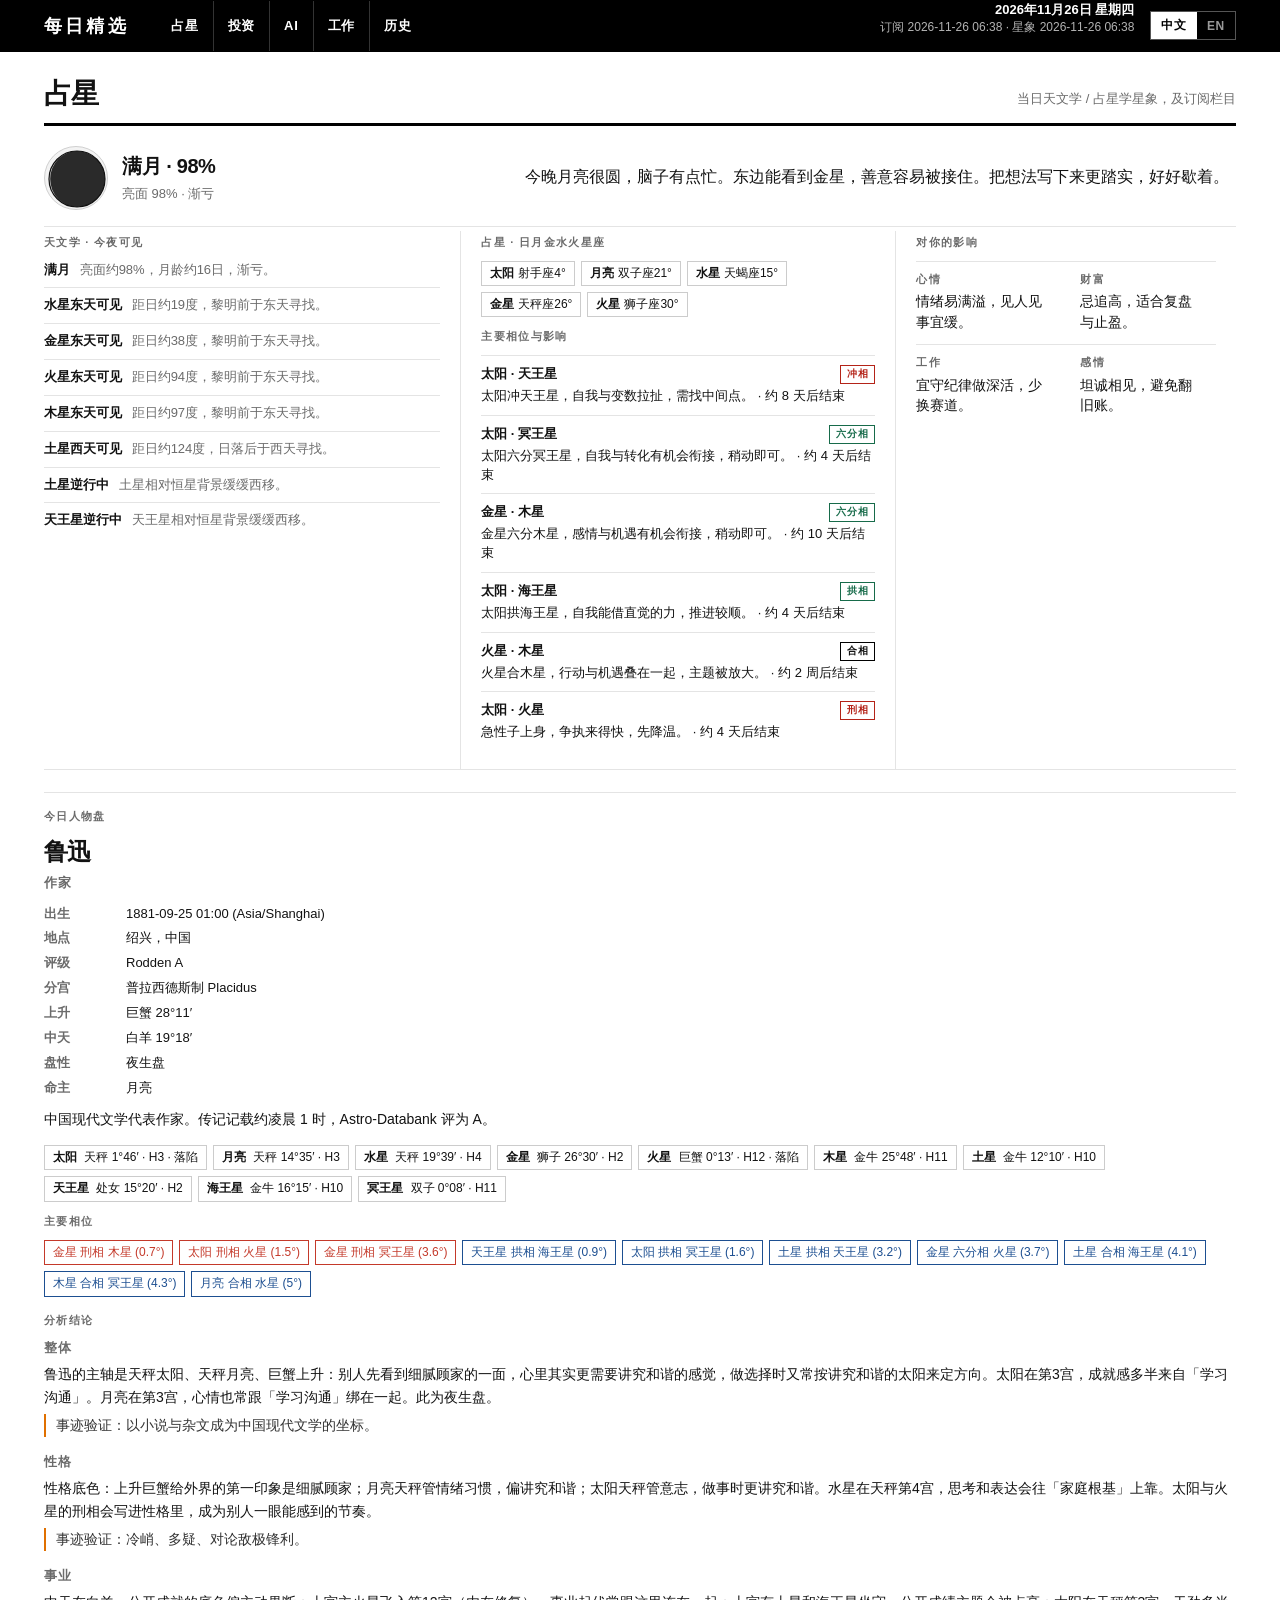
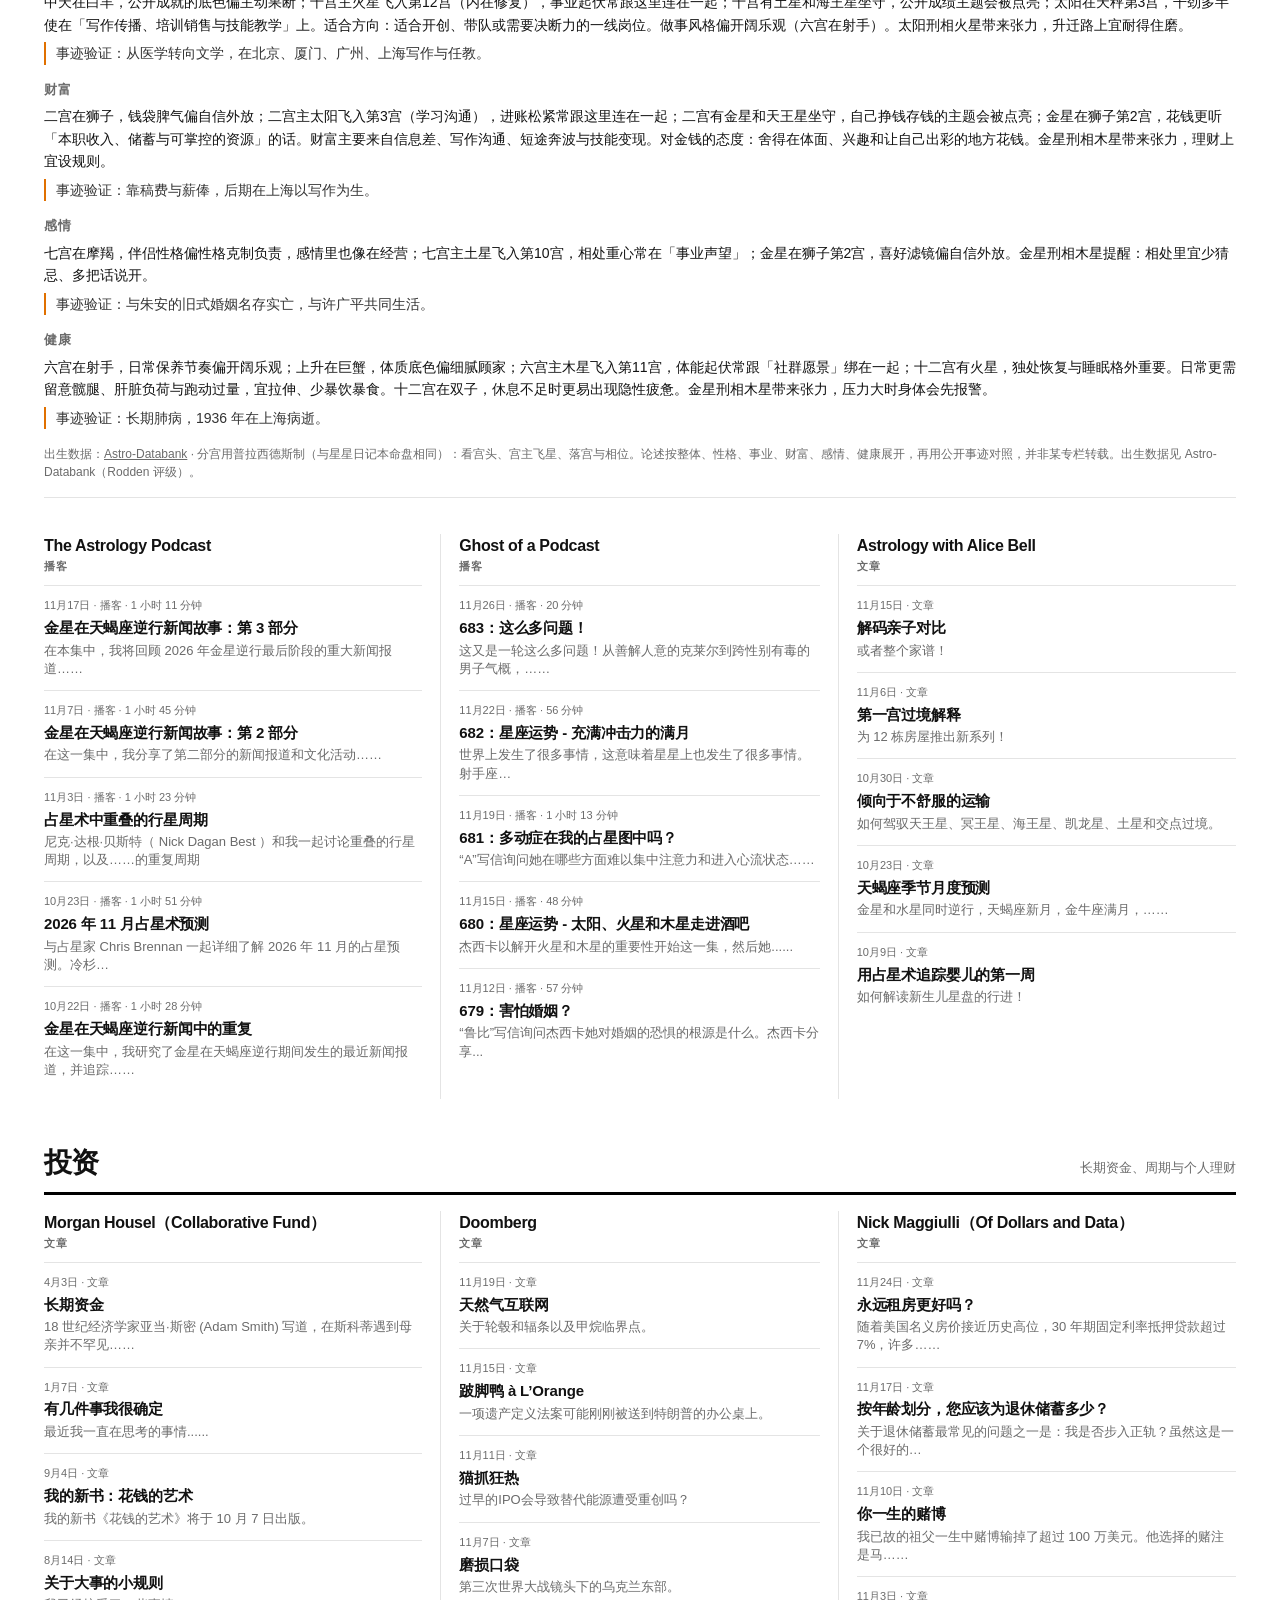
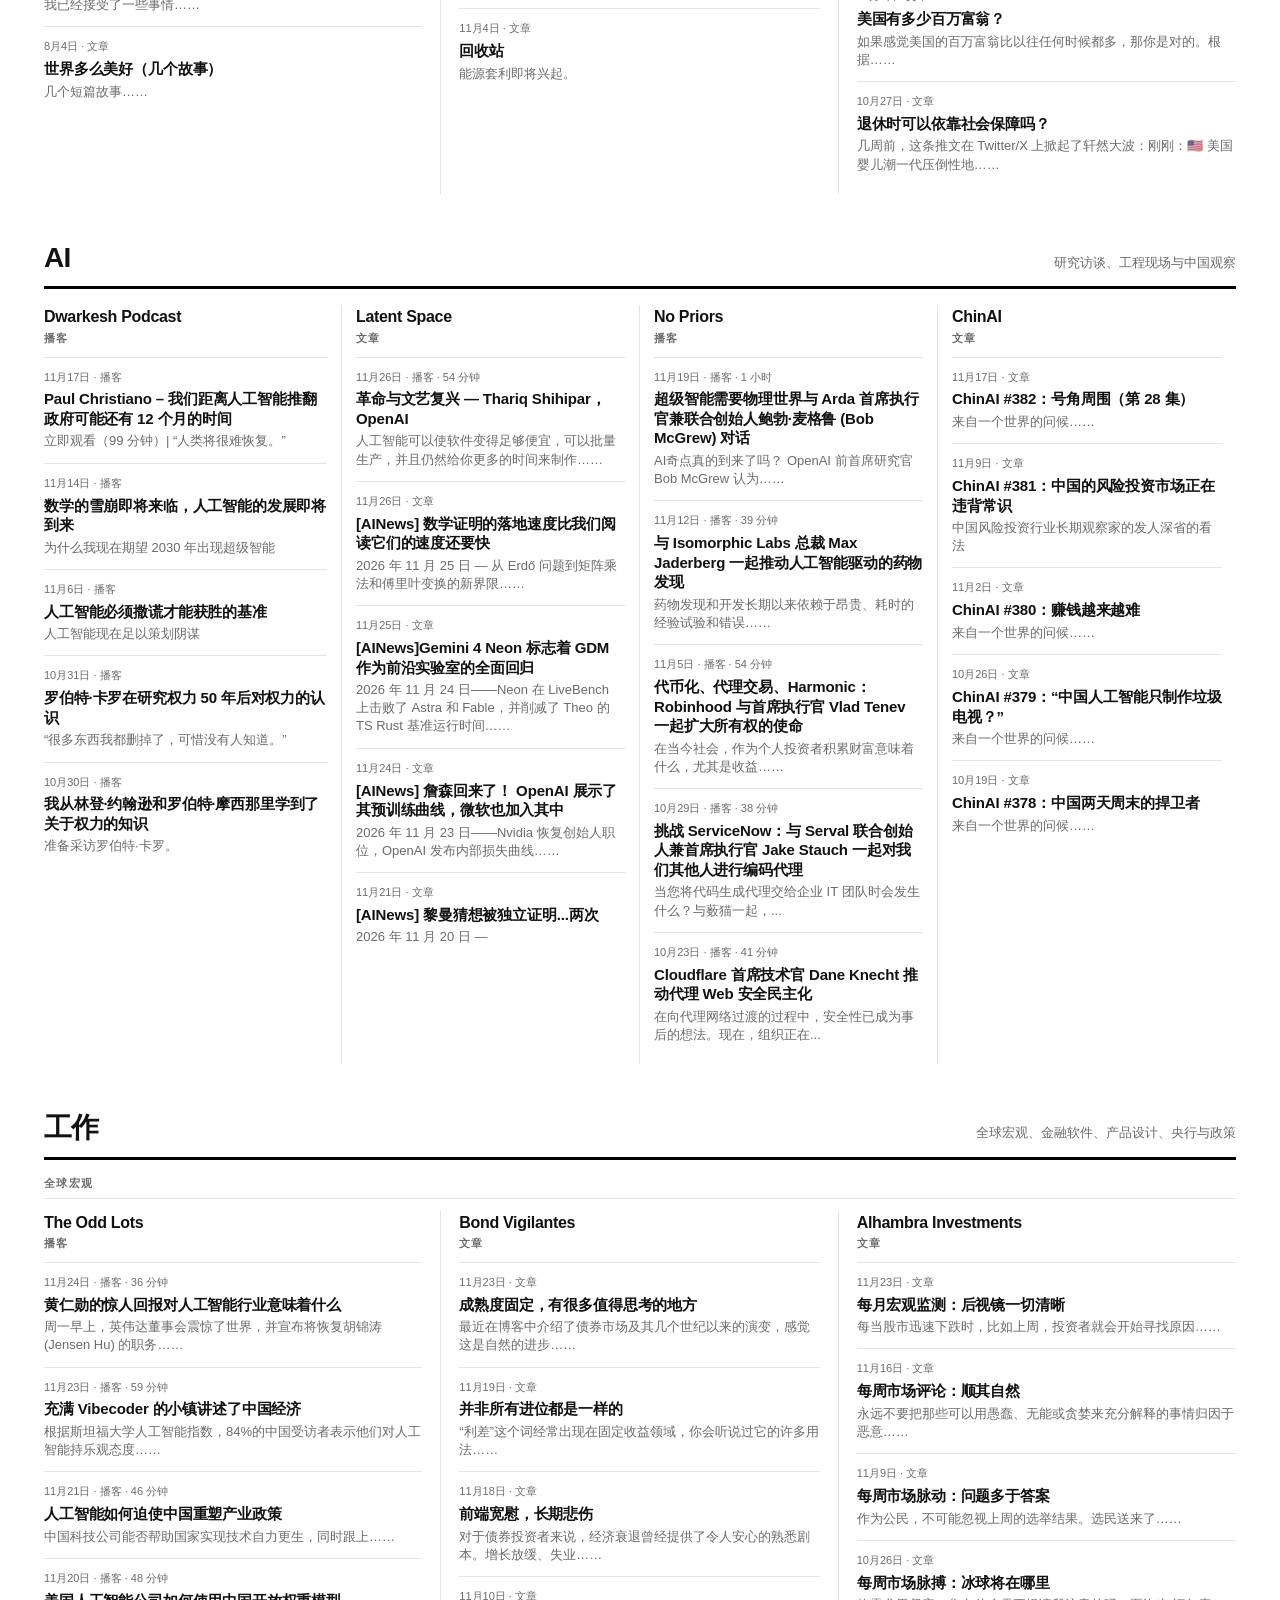
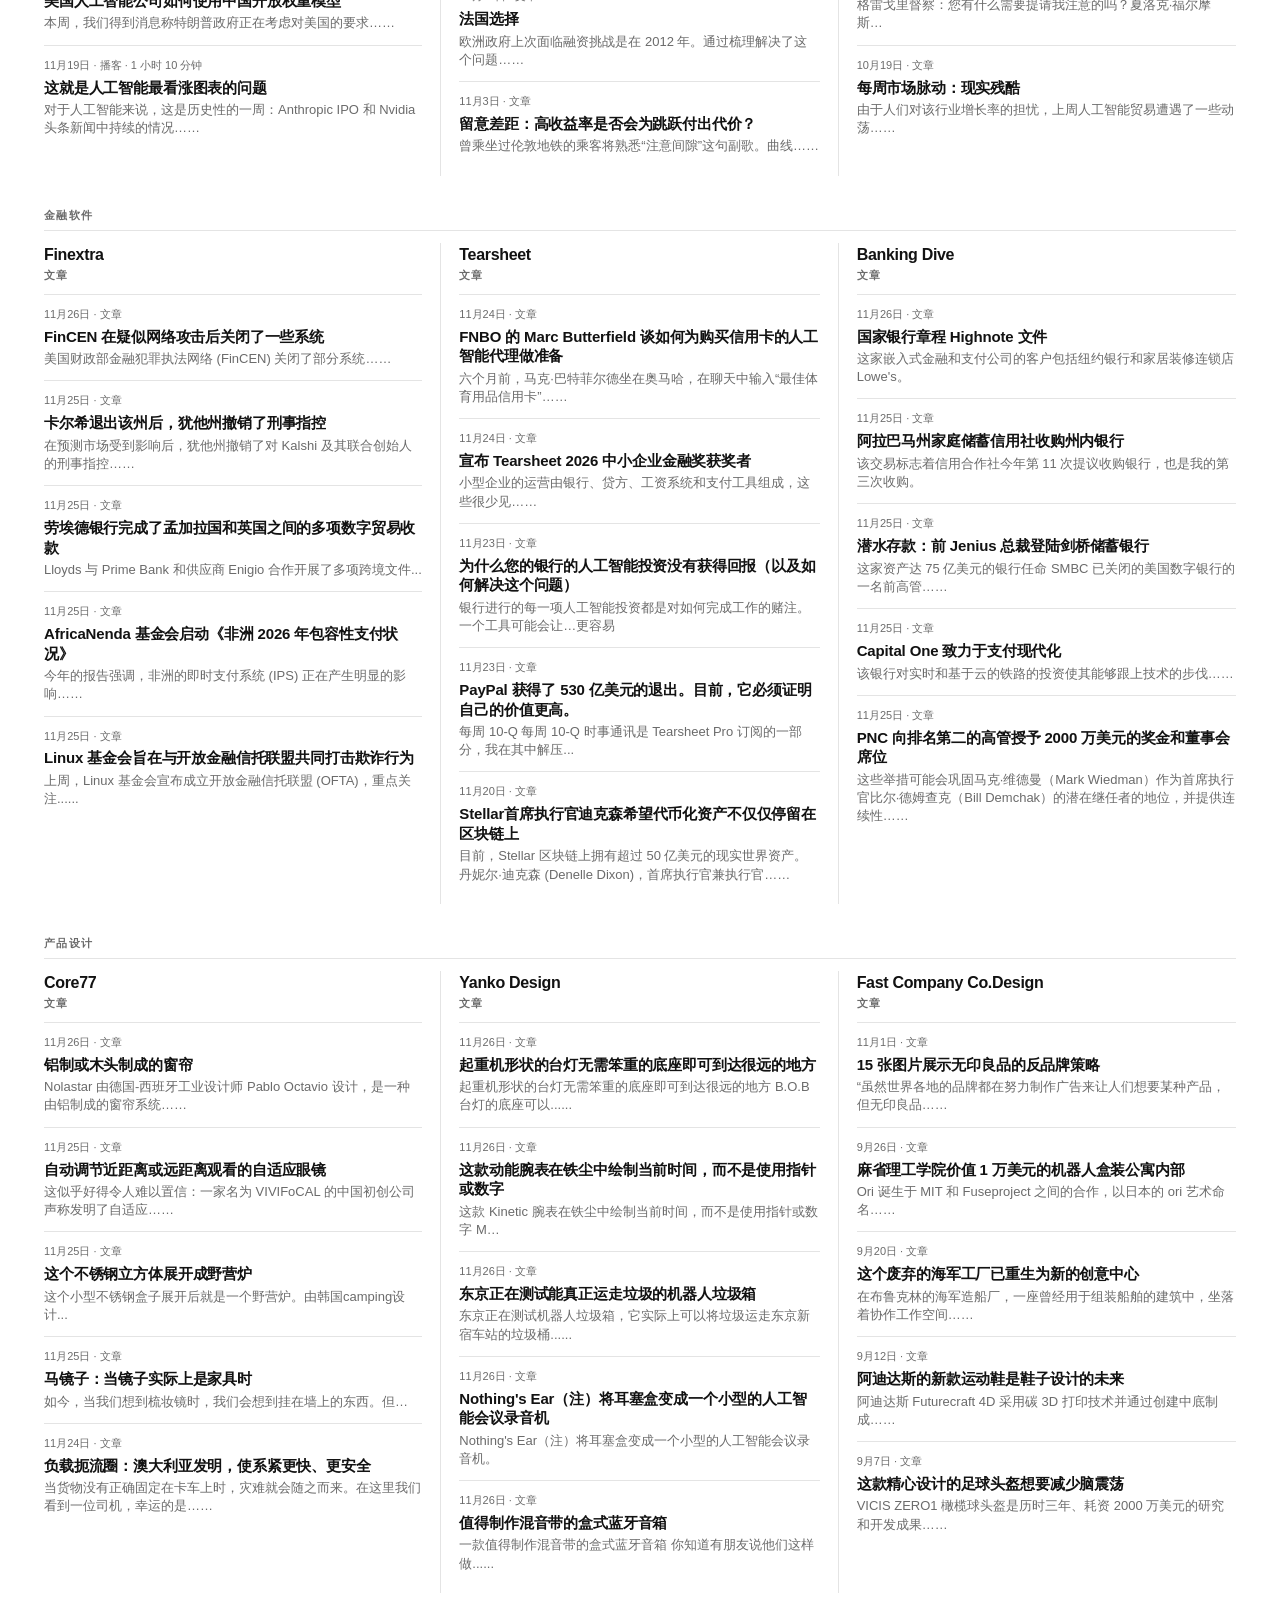
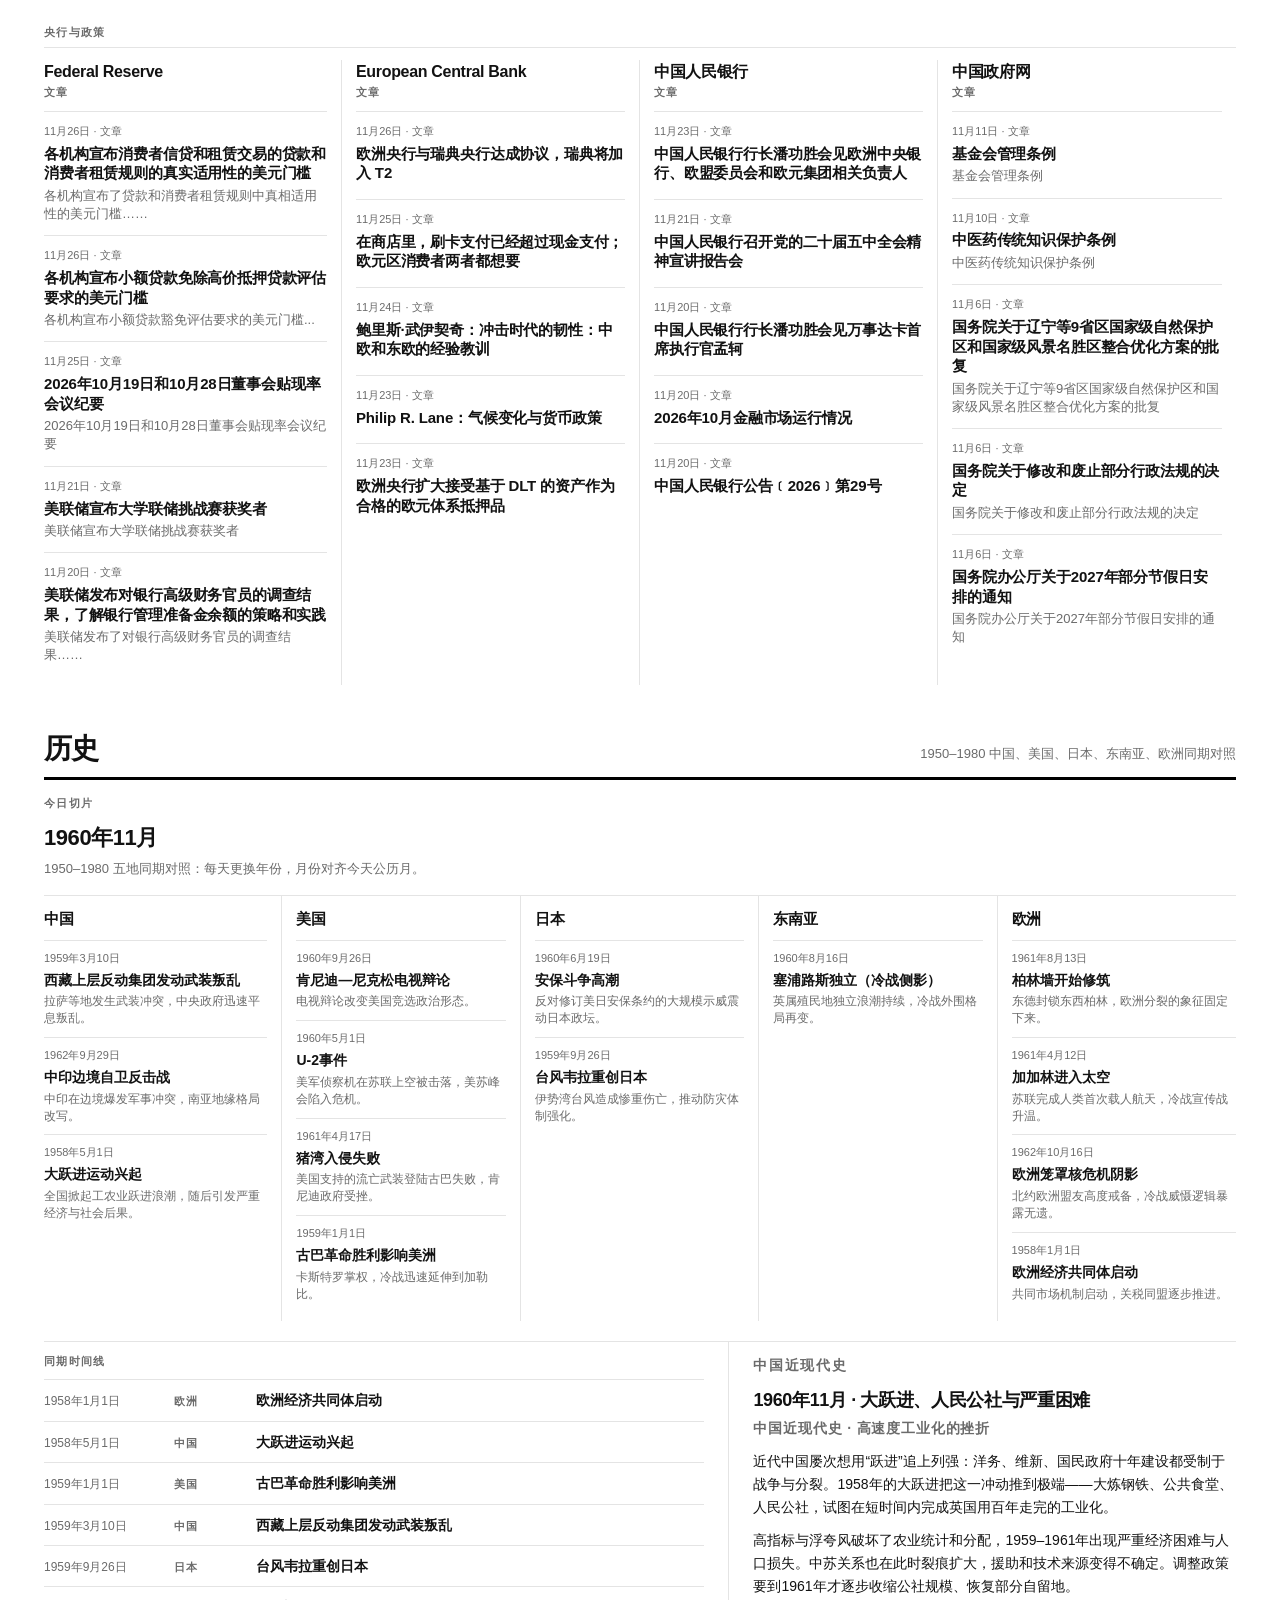
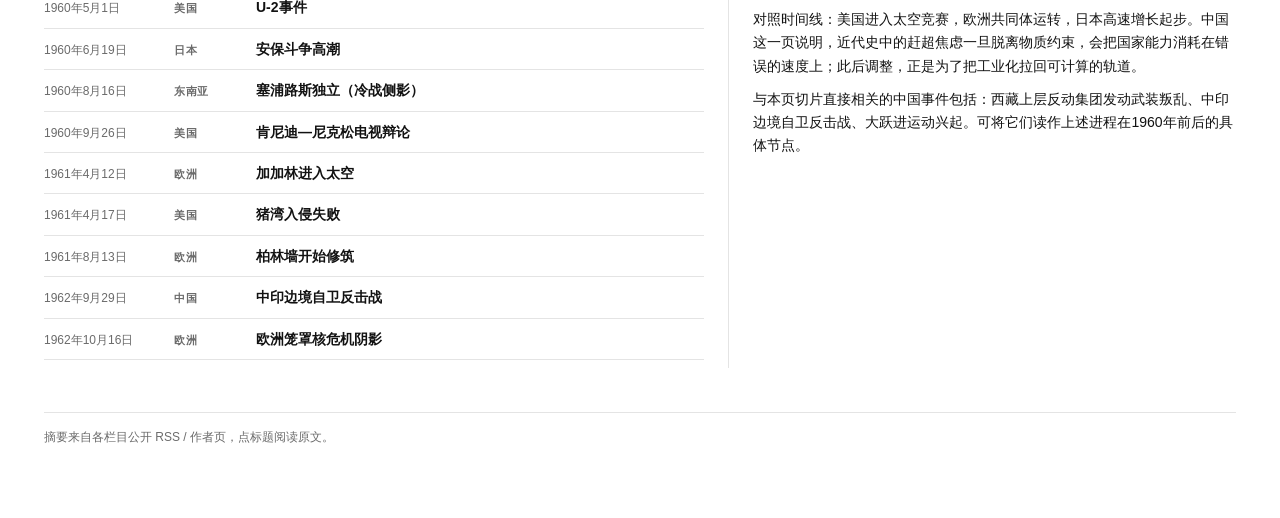
==== index.html @ a3f6f03a "chore: daily digest 2026-11-26" ====
<!DOCTYPE html>
<html lang="zh-CN">
<head>
  <meta charset="UTF-8" />
  <meta name="viewport" content="width=device-width, initial-scale=1" />
  <title>每日精选</title>
  <!-- 版式源码：digest.css；结构：本文件；交互：digest-ui.js -->
  <link rel="stylesheet" href="digest.css?v=20261125223832" />
</head>
<body>
  <header class="topbar">
    <div class="topbar-inner">
      <a class="logo" href="digest.html" data-i18n="title">每日精选</a>
      <nav class="nav">
        <a href="#astrology" data-i18n="navAstro">占星</a>
        <a href="#invest" data-i18n="navInvest">投资</a>
        <a href="#ai" data-i18n="navAi">AI</a>
        <a href="#work" data-i18n="navWork">工作</a>
        <a href="#history" data-i18n="navHistory">历史</a>
      </nav>
      <div class="top-right">
        <div class="top-meta">
          <strong id="date-line">—</strong>
          <span id="updated">订阅源定时拉取</span>
          <span id="live-status" class="live-status"></span>
        </div>
        <div class="lang-switch" role="group" aria-label="Language">
          <button type="button" data-lang="zh" class="is-on">中文</button>
          <button type="button" data-lang="en">EN</button>
        </div>
      </div>
    </div>
  </header>
  <div class="page">
    <div class="fresh-box" id="fresh-box" hidden>
      <p class="kicker" data-i18n="latestKicker">最新</p>
      <h2 data-i18n="latest">今日更新</h2>
      <div class="fresh-list" id="fresh-list"></div>
    </div>

    <section class="block" id="astrology">
      <div class="sec-head">
        <h2 data-i18n="navAstro">占星</h2>
        <p data-i18n="astroLead">当日天文学 / 占星学星象，及订阅栏目</p>
      </div>
      <div class="moon-band">
        <div class="moon-row">
          <div class="moon" id="moon-disc"></div>
          <div class="moon-copy">
            <h3 id="moon-title">月相</h3>
            <p id="moon-sub"></p>
          </div>
        </div>
        <p class="blessing" id="blessing"></p>
      </div>
      <div class="sky-facts">
        <article class="card">
          <p class="subk" data-i18n="astroSky">天文学 · 今夜可见</p>
          <div class="astro-list" id="astro-sky"></div>
        </article>
        <article class="card">
          <p class="subk" data-i18n="signs">占星 · 日月金水火星座</p>
          <div class="chip-row" id="sign-chips"></div>
          <p class="subk" data-i18n="aspects" style="margin-top:8px">主要相位与影响</p>
          <div id="aspect-mini"></div>
        </article>
        <article class="card">
          <p class="subk" data-i18n="influence">对你的影响</p>
          <div class="inf-grid" id="inf-grid"></div>
        </article>
      </div>
      <article class="nativity" id="nativity-box" hidden>
        <p class="subk" data-i18n="nativityKicker">今日人物盘</p>
        <div class="nat-profile">
          <h3 id="nat-name">—</h3>
          <p class="nat-role" id="nat-role"></p>
          <dl class="nat-dl" id="nat-dl"></dl>
          <p class="nat-bio" id="nat-bio"></p>
        </div>
        <div class="chip-row" id="nat-chips"></div>
        <div class="nat-aspects" id="nat-aspects"></div>
        <p class="subk" data-i18n="nativityFindings">分析结论</p>
        <div class="nat-sections" id="nat-sections"></div>
        <p class="nat-source" id="nat-source"></p>
      </article>
      <div class="feed-grid" id="feeds-astrology"></div>
    </section>

    <section class="block" id="invest">
      <div class="sec-head"><h2 data-i18n="navInvest">投资</h2><p data-i18n="investLead">长期资金、周期与个人理财</p></div>
      <div class="feed-grid" id="feeds-invest"></div>
    </section>
    <section class="block" id="ai">
      <div class="sec-head"><h2 data-i18n="navAi">AI</h2><p data-i18n="aiLead">研究访谈、工程现场与中国观察</p></div>
      <div class="feed-grid cols-4" id="feeds-ai"></div>
    </section>
    <section class="block" id="work">
      <div class="sec-head"><h2 data-i18n="navWork">工作</h2><p data-i18n="workLead">全球宏观、金融软件、产品设计、央行与政策</p></div>
      <div class="work-group">
        <p class="subk" data-i18n="workMacro">全球宏观</p>
        <div class="feed-grid" id="feeds-work-macro"></div>
      </div>
      <div class="work-group">
        <p class="subk" data-i18n="workFinsoft">金融软件</p>
        <div class="feed-grid" id="feeds-work-finsoft"></div>
      </div>
      <div class="work-group">
        <p class="subk" data-i18n="workDesign">产品设计</p>
        <div class="feed-grid" id="feeds-work-design"></div>
      </div>
      <div class="work-group">
        <p class="subk" data-i18n="workPolicy">央行与政策</p>
        <div class="feed-grid cols-4" id="feeds-work-policy"></div>
      </div>
    </section>
    <section class="block" id="history">
      <div class="sec-head">
        <h2 data-i18n="navHistory">历史</h2>
        <p data-i18n="historyLead">1950–1980 中国、美国、日本、东南亚、欧洲同期对照</p>
      </div>
      <div class="hist-head">
        <p class="subk" data-i18n="historySlice">今日切片</p>
        <h3 id="hist-label">—</h3>
        <p class="hist-note" id="hist-note"></p>
      </div>
      <div class="hist-grid" id="hist-grid"></div>
      <div class="hist-split">
        <div class="hist-split-main">
          <p class="subk" data-i18n="historyTimeline">同期时间线</p>
          <div class="hist-timeline" id="hist-timeline"></div>
        </div>
        <aside class="hist-cn">
          <p class="subk" data-i18n="historyChina">中国近现代史</p>
          <h3 id="hist-cn-title">—</h3>
          <p class="hist-cn-era" id="hist-cn-era"></p>
          <div id="hist-cn-body"></div>
        </aside>
      </div>
    </section>
    <footer class="note" id="foot-note"></footer>
  </div>
  <script src="stars-data.js?v=20261125223832"></script>
  <script src="digest-data.js?v=20261125223832"></script>
  <script src="digest-ui.js?v=20261125223832"></script>
  <script src="sky-refresh.js?v=20261125223832"></script>
</body>
</html>
---- digest.css ----
/* 每日精选 · 版式源码（Bloomberg 白底资讯页）
 * 配色：背景 #ffffff，正文 #121212，顶栏黑底，强调色 #e07000
 * 结构在 digest.html，交互在 digest-ui.js。不要改成星星日记的深空金边风格。
 */
:root {
      --bg: #ffffff;
      --ink: #121212;
      --muted: #6b6b6b;
      --line: #e4e4e4;
      --hair: #111111;
      --accent: #e07000;
    }
    * { box-sizing: border-box; }
    html, body { margin: 0; padding: 0; }
    html { scroll-behavior: smooth; }
    body {
      font-family: "Helvetica Neue", Helvetica, Arial, "PingFang SC", "Hiragino Sans GB", "Noto Sans SC", sans-serif;
      background: var(--bg);
      color: var(--ink);
      line-height: 1.45;
      min-height: 100vh;
    }
    a { color: inherit; }
    .topbar {
      background: #000;
      color: #fff;
      position: sticky;
      top: 0;
      z-index: 10;
    }
    .topbar-inner {
      max-width: 1240px;
      margin: 0 auto;
      padding: 0 24px;
      min-height: 52px;
      display: flex;
      align-items: center;
      gap: 28px;
    }
    .logo {
      font-size: 18px;
      font-weight: 800;
      letter-spacing: 0.18em;
      text-decoration: none;
      text-transform: uppercase;
      white-space: nowrap;
    }
    .nav {
      display: flex;
      gap: 0;
      flex: 1;
    }
    .nav a {
      text-decoration: none;
      color: #fff;
      font-size: 13px;
      font-weight: 600;
      letter-spacing: 0.06em;
      padding: 16px 14px;
      border-left: 1px solid #333;
    }
    .nav a:first-child { border-left: none; }
    .nav a:hover { color: #ffd200; }
    .top-right {
      margin-left: auto;
      display: flex;
      align-items: center;
      gap: 16px;
      flex-shrink: 0;
    }
    .top-meta {
      text-align: right;
      font-size: 12px;
      color: #b3b3b3;
      line-height: 1.35;
      white-space: nowrap;
    }
    .lang-switch {
      display: flex;
      border: 1px solid #555;
      flex-shrink: 0;
    }
    .lang-switch button {
      appearance: none;
      background: transparent;
      color: #9a9a9a;
      border: none;
      padding: 5px 10px;
      font-size: 12px;
      font-weight: 700;
      letter-spacing: 0.06em;
      cursor: pointer;
      font-family: inherit;
    }
    .lang-switch button.is-on {
      background: #fff;
      color: #000;
    }
    .top-meta strong {
      display: block;
      color: #fff;
      font-size: 13px;
      font-weight: 600;
    }
    .live-status {
      display: block;
      margin-top: 2px;
      font-size: 11px;
      color: #ffd200;
      min-height: 14px;
    }
    .live-status.is-idle { color: #8a8a8a; }
    .live-status.is-err { color: #e0a090; }
    .page {
      max-width: 1240px;
      margin: 0 auto;
      padding: 22px 24px 72px;
    }
    .kicker {
      margin: 0 0 8px;
      font-size: 11px;
      font-weight: 700;
      letter-spacing: 0.14em;
      text-transform: uppercase;
      color: var(--muted);
    }
    .fresh-box {
      border-top: 4px solid #000;
      border-bottom: 1px solid var(--line);
      padding: 14px 0 8px;
      margin-bottom: 36px;
    }
    .fresh-box h2 {
      margin: 0 0 8px;
      font-size: 22px;
      font-weight: 800;
      letter-spacing: -0.02em;
    }
    .fresh-list { display: flex; flex-direction: column; }
    .fresh-row {
      display: grid;
      grid-template-columns: 52px 88px 1fr;
      gap: 12px;
      align-items: baseline;
      padding: 10px 0;
      border-top: 1px solid var(--line);
      text-decoration: none;
    }
    .fresh-row .tag {
      font-size: 11px;
      font-weight: 700;
      letter-spacing: 0.08em;
      text-transform: uppercase;
      color: var(--muted);
    }
    .fresh-row .when { font-size: 12px; color: var(--muted); }
    .fresh-row .ttl { font-size: 16px; font-weight: 700; letter-spacing: -0.01em; }
    .fresh-row:hover .ttl { text-decoration: underline; }
    section.block { margin-bottom: 44px; scroll-margin-top: 64px; }
    .sec-head {
      display: flex;
      align-items: baseline;
      justify-content: space-between;
      gap: 12px;
      margin-bottom: 16px;
      padding-bottom: 8px;
      border-bottom: 3px solid #000;
    }
    .sec-head h2 {
      margin: 0;
      font-size: 28px;
      font-weight: 800;
      letter-spacing: -0.03em;
    }
    .sec-head p {
      margin: 0;
      color: var(--muted);
      font-size: 13px;
    }
    .sky-facts {
      display: grid;
      grid-template-columns: 1.1fr 1.15fr 0.9fr;
      gap: 0;
      margin-bottom: 22px;
      border-bottom: 1px solid var(--line);
    }
    .card {
      background: #fff;
      padding: 4px 20px 18px 0;
    }
    .sky-facts .card + .card { padding-left: 20px; border-left: 1px solid var(--line); }
    .moon-row { display: flex; align-items: center; gap: 14px; margin-bottom: 0; }
    .moon-band {
      display: grid;
      grid-template-columns: minmax(220px, 0.9fr) 1.4fr;
      gap: 24px;
      align-items: center;
      padding: 4px 0 16px;
      margin-bottom: 4px;
      border-bottom: 1px solid var(--line);
    }
    .moon {
      width: 64px; height: 64px; border-radius: 50%; flex-shrink: 0;
      background: #f3f3f3;
      overflow: hidden;
      border: 1px solid #d0d0d0;
    }
    .moon svg { display: block; width: 64px; height: 64px; }
    .moon-copy h3 {
      margin: 0 0 4px;
      font-size: 20px;
      font-weight: 800;
      letter-spacing: -0.02em;
    }
    .moon-copy p { margin: 0; color: var(--muted); font-size: 13px; }
    .blessing {
      margin: 0;
      font-size: 16px;
      line-height: 1.55;
      font-weight: 500;
    }
    .subk {
      margin: 0 0 10px;
      font-size: 11px;
      font-weight: 700;
      letter-spacing: 0.12em;
      text-transform: uppercase;
      color: var(--muted);
    }
    .work-group { margin: 0 0 32px; }
    .work-group .subk {
      margin: 0 0 12px;
      padding-bottom: 6px;
      border-bottom: 1px solid var(--line);
    }
    .astro-list { display: flex; flex-direction: column; }
    .astro-item {
      font-size: 13px;
      padding: 8px 0;
      border-top: 1px solid var(--line);
    }
    .astro-item:first-child { border-top: none; padding-top: 0; }
    .astro-item strong { font-weight: 700; margin-right: 6px; }
    .astro-item span { color: var(--muted); }
    .chip-row { display: flex; flex-wrap: wrap; gap: 6px; margin-bottom: 12px; }
    .chip {
      border: 1px solid #ccc;
      padding: 3px 8px;
      font-size: 12px;
    }
    .chip b { font-weight: 700; margin-right: 4px; }
    .aspect-mini {
      padding: 9px 0;
      border-top: 1px solid var(--line);
      font-size: 13px;
    }
    .aspect-mini .pair { display: flex; justify-content: space-between; gap: 8px; margin-bottom: 3px; }
    .badge {
      font-size: 10px;
      font-weight: 700;
      letter-spacing: 0.08em;
      padding: 1px 6px;
      border: 1px solid #000;
      white-space: nowrap;
    }
    .badge.tense { border-color: #b42318; color: #b42318; }
    .badge.easy { border-color: #176b4a; color: #176b4a; }
    .inf-grid {
      display: grid;
      grid-template-columns: 1fr 1fr;
      gap: 0;
      margin: 0;
    }
    .inf-card {
      padding: 10px 14px 12px 0;
      border-top: 1px solid var(--line);
    }
    .inf-card:nth-child(even) { padding-left: 14px; }
    .inf-card .label {
      font-size: 11px;
      font-weight: 700;
      letter-spacing: 0.12em;
      text-transform: uppercase;
      color: var(--muted);
      margin-bottom: 4px;
    }
    .inf-card p { margin: 0; font-size: 14px; font-weight: 500; }
    .feed-grid {
      display: grid;
      grid-template-columns: repeat(3, 1fr);
      gap: 0;
    }
    .feed-grid.cols-4 { grid-template-columns: repeat(4, 1fr); }
    .feed-col {
      padding: 0 18px 8px 0;
      border-right: 1px solid var(--line);
    }
    .feed-col:last-child { border-right: none; padding-right: 0; }
    .feed-grid.cols-4 .feed-col { padding-right: 14px; }
    .feed-col + .feed-col { padding-left: 18px; }
    .feed-grid.cols-4 .feed-col + .feed-col { padding-left: 14px; }
    .feed-col h3 {
      margin: 0 0 2px;
      font-size: 16px;
      font-weight: 800;
      letter-spacing: -0.02em;
    }
    .feed-col h3 a { text-decoration: none; }
    .feed-col h3 a:hover { text-decoration: underline; }
    .feed-kind {
      margin: 0 0 10px;
      font-size: 11px;
      font-weight: 700;
      letter-spacing: 0.1em;
      text-transform: uppercase;
      color: var(--muted);
    }
    .entry {
      display: block;
      text-decoration: none;
      padding: 12px 0;
      border-top: 1px solid var(--line);
    }
    .entry .meta {
      display: flex; gap: 8px; align-items: center; flex-wrap: wrap;
      font-size: 11px; color: var(--muted); margin-bottom: 4px;
    }
    .dot-new {
      color: #fff;
      background: var(--accent);
      padding: 0 5px;
      font-weight: 800;
      letter-spacing: 0.08em;
      font-size: 10px;
    }
    .entry .ttl {
      display: block;
      font-size: 15px;
      font-weight: 700;
      line-height: 1.3;
      letter-spacing: -0.01em;
      margin-bottom: 4px;
    }
    .entry:hover .ttl { text-decoration: underline; }
    .entry .sum { margin: 0; font-size: 13px; color: var(--muted); line-height: 1.4; }
    .empty, .fail {
      margin: 8px 0 12px;
      font-size: 13px;
      color: var(--muted);
    }
    .fail { color: #b42318; }
    footer.note {
      margin-top: 8px;
      padding-top: 16px;
      border-top: 1px solid var(--line);
      color: var(--muted);
      font-size: 12px;
    }
    .nativity {
      margin: 8px 0 36px;
      padding: 16px 0 8px;
      border-top: 1px solid var(--line);
      border-bottom: 1px solid var(--line);
    }
    .nat-profile { margin-bottom: 14px; }
    .nat-profile h3 {
      margin: 0 0 4px;
      font-size: 24px;
      font-weight: 800;
      letter-spacing: -0.03em;
    }
    .nat-role {
      margin: 0 0 12px;
      font-size: 13px;
      color: var(--muted);
      font-weight: 700;
      letter-spacing: 0.06em;
      text-transform: uppercase;
    }
    .nat-dl {
      margin: 0 0 12px;
      display: grid;
      grid-template-columns: 72px 1fr;
      gap: 6px 10px;
      font-size: 13px;
    }
    .nat-dl dt { color: var(--muted); font-weight: 600; }
    .nat-dl dd { margin: 0; }
    .nat-bio { margin: 0; font-size: 14px; line-height: 1.55; }
    .nat-asp-row { display: flex; flex-wrap: wrap; gap: 6px; margin-bottom: 16px; }
    .chip.asp-hard { border-color: #c4392a; color: #c4392a; }
    .chip.asp-soft { border-color: #1d4f91; color: #1d4f91; }
    .nat-sections { display: grid; gap: 16px; margin: 0 0 16px; }
    .nat-sec h4 {
      margin: 0 0 6px;
      font-size: 13px;
      letter-spacing: 0.08em;
      text-transform: uppercase;
      color: var(--muted);
    }
    .nat-sec p { margin: 0; font-size: 14px; line-height: 1.6; }
    .nat-verify {
      margin-top: 6px !important;
      padding-left: 10px;
      border-left: 2px solid var(--accent);
      color: #333;
    }
    .nat-findings {
      margin: 0 0 12px;
      padding-left: 18px;
      font-size: 14px;
      line-height: 1.55;
    }
    .nat-findings li { margin: 0 0 8px; }
    .nat-source { margin: 0 0 8px; font-size: 12px; color: var(--muted); line-height: 1.5; }
    .nat-source a { color: inherit; }
    .hist-head { margin: 0 0 16px; }
    .hist-head h3 {
      margin: 0 0 6px;
      font-size: 22px;
      font-weight: 800;
      letter-spacing: -0.02em;
    }
    .hist-note { margin: 0; font-size: 13px; color: var(--muted); }
    .hist-grid {
      display: grid;
      grid-template-columns: repeat(5, 1fr);
      gap: 0;
      border-top: 1px solid var(--line);
    }
    .hist-col {
      padding: 12px 14px 8px 0;
      border-right: 1px solid var(--line);
    }
    .hist-col:last-child { border-right: none; padding-right: 0; }
    .hist-col + .hist-col { padding-left: 14px; }
    .hist-col h3 {
      margin: 0 0 10px;
      font-size: 15px;
      font-weight: 800;
      letter-spacing: -0.01em;
    }
    .hist-item {
      padding: 10px 0;
      border-top: 1px solid var(--line);
    }
    .hist-item .meta {
      font-size: 11px;
      color: var(--muted);
      margin-bottom: 4px;
    }
    .hist-item .ttl {
      display: block;
      font-size: 14px;
      font-weight: 700;
      line-height: 1.35;
      margin-bottom: 4px;
    }
    .hist-item .sum {
      margin: 0;
      font-size: 12px;
      color: var(--muted);
      line-height: 1.4;
    }
    .hist-timeline { border-top: 1px solid var(--line); }
    .hist-row {
      display: grid;
      grid-template-columns: 120px 72px 1fr;
      gap: 10px;
      align-items: baseline;
      padding: 10px 0;
      border-bottom: 1px solid var(--line);
    }
    .hist-row .when { font-size: 12px; color: var(--muted); }
    .hist-row .tag {
      font-size: 11px;
      font-weight: 700;
      letter-spacing: 0.06em;
      text-transform: uppercase;
      color: var(--muted);
    }
    .hist-row .ttl { font-size: 14px; font-weight: 700; }
    .hist-split {
      display: grid;
      grid-template-columns: 1.15fr 0.85fr;
      gap: 0;
      margin-top: 20px;
      border-top: 1px solid var(--line);
    }
    .hist-split-main { padding: 12px 24px 8px 0; border-right: 1px solid var(--line); }
    .hist-cn { padding: 12px 0 8px 24px; }
    .hist-cn h3 {
      margin: 0 0 4px;
      font-size: 18px;
      font-weight: 800;
      letter-spacing: -0.02em;
    }
    .hist-cn-era {
      margin: 0 0 12px;
      font-size: 12px;
      color: var(--muted);
      font-weight: 700;
      letter-spacing: 0.06em;
    }
    .hist-cn p {
      margin: 0 0 10px;
      font-size: 14px;
      line-height: 1.65;
    }
    .hist-cn p:last-child { margin-bottom: 0; }
    @media (max-width: 980px) {
      .feed-grid, .feed-grid.cols-4, .sky-facts, .hist-grid {
        grid-template-columns: 1fr 1fr;
      }
      .hist-col:nth-child(2n) { border-right: none; }
      .hist-row { grid-template-columns: 100px 64px 1fr; }
      .feed-grid.cols-4 .feed-col:nth-child(2n) { border-right: none; }
      .sky-facts .card:nth-child(3) {
        grid-column: 1 / -1;
        border-left: none;
        padding-left: 0;
        padding-top: 16px;
      }
      .hist-split { grid-template-columns: 1fr; }
      .hist-split-main { border-right: none; padding: 12px 0 16px; border-bottom: 1px solid var(--line); }
      .hist-cn { padding: 16px 0 0; }
    }
    @media (max-width: 720px) {
      .topbar-inner { flex-wrap: wrap; gap: 0; padding: 8px 16px 0; }
      .top-right { width: 100%; justify-content: space-between; padding: 6px 0 10px; }
      .nav { width: 100%; overflow-x: auto; }
      .nav a { padding: 10px 12px 12px 0; border-left: none; }
      .feed-grid, .feed-grid.cols-4, .sky-facts, .fresh-row, .moon-band, .hist-grid {
        grid-template-columns: 1fr;
      }
      .feed-col, .feed-col + .feed-col, .sky-facts .card + .card, .sky-facts .card:nth-child(3),
      .hist-col, .hist-col + .hist-col {
        border: none;
        border-bottom: 1px solid var(--line);
        padding: 0 0 16px;
        margin-bottom: 16px;
      }
      .hist-split { grid-template-columns: 1fr; }
      .hist-split-main { border-right: none; padding-right: 0; border-bottom: 1px solid var(--line); }
      .hist-cn { padding: 16px 0 0; }
      .page { padding: 16px 16px 56px; }
      .sec-head h2 { font-size: 22px; }
    }
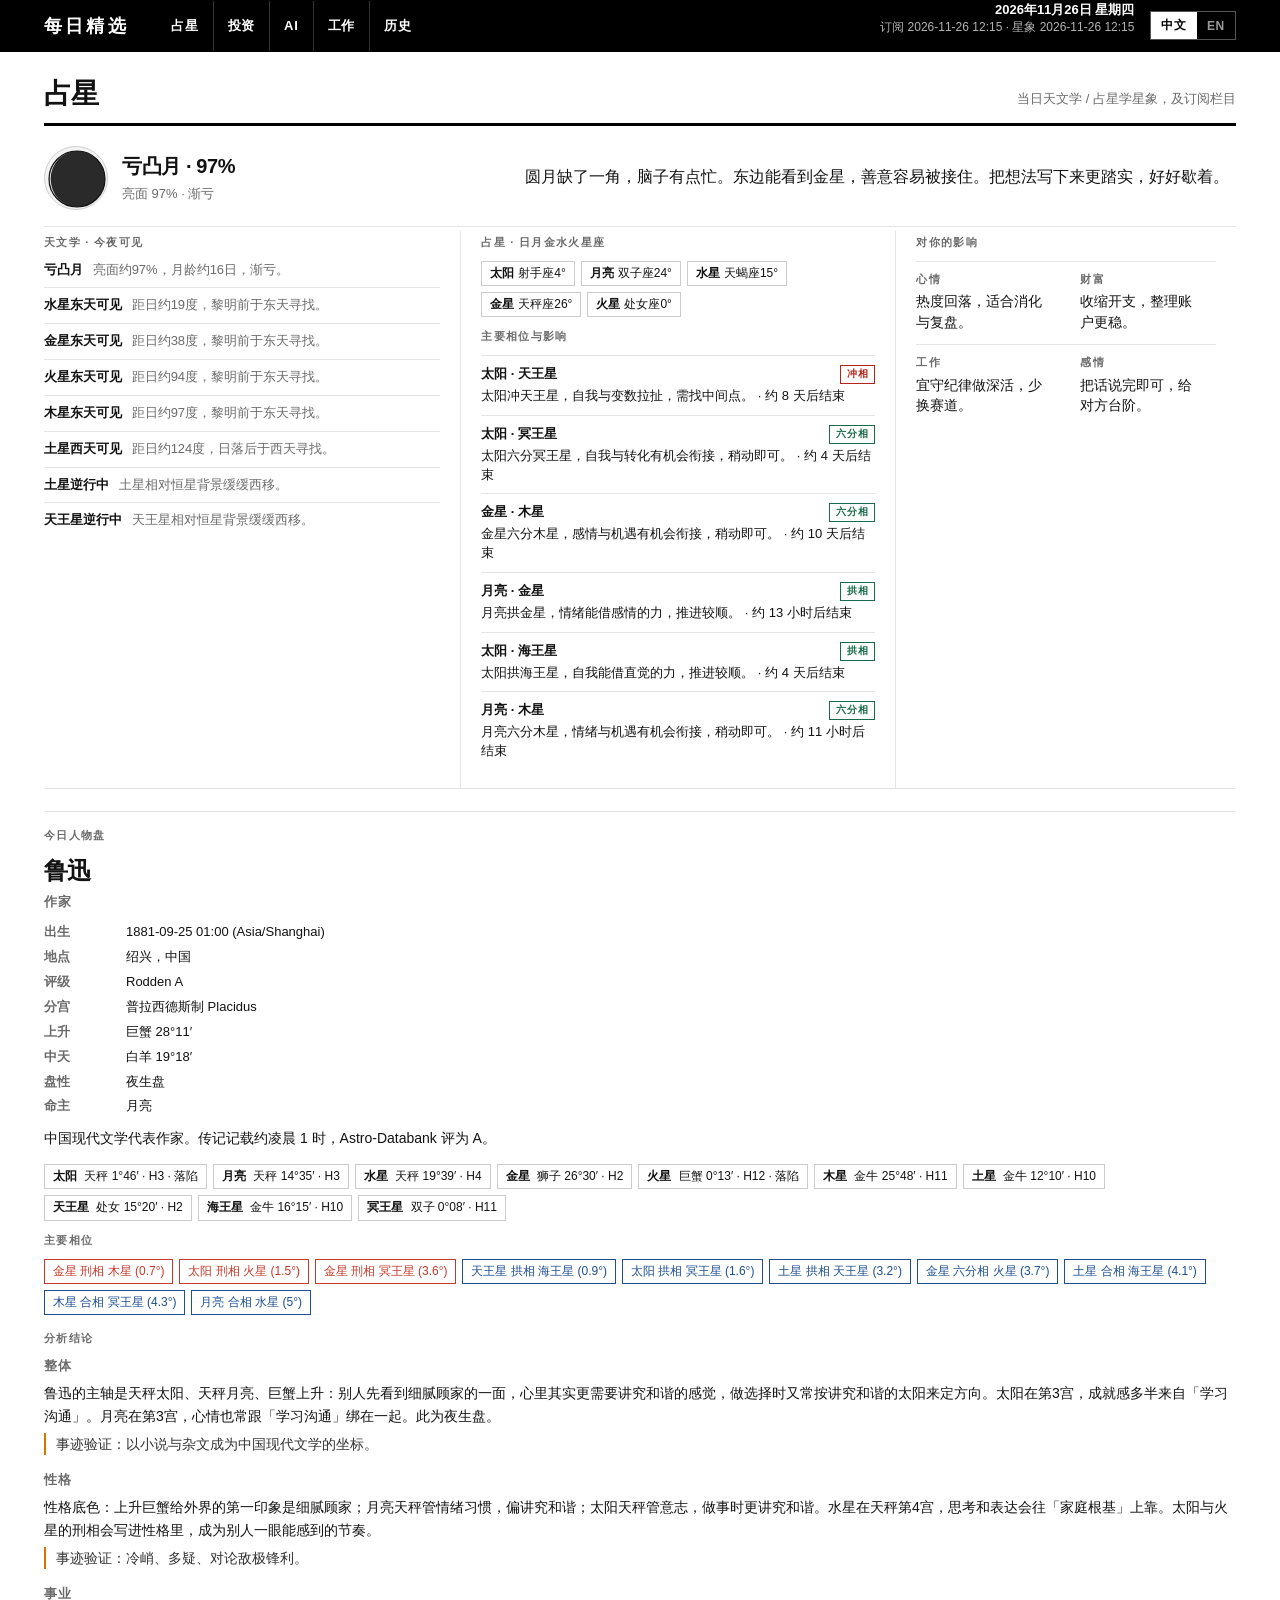
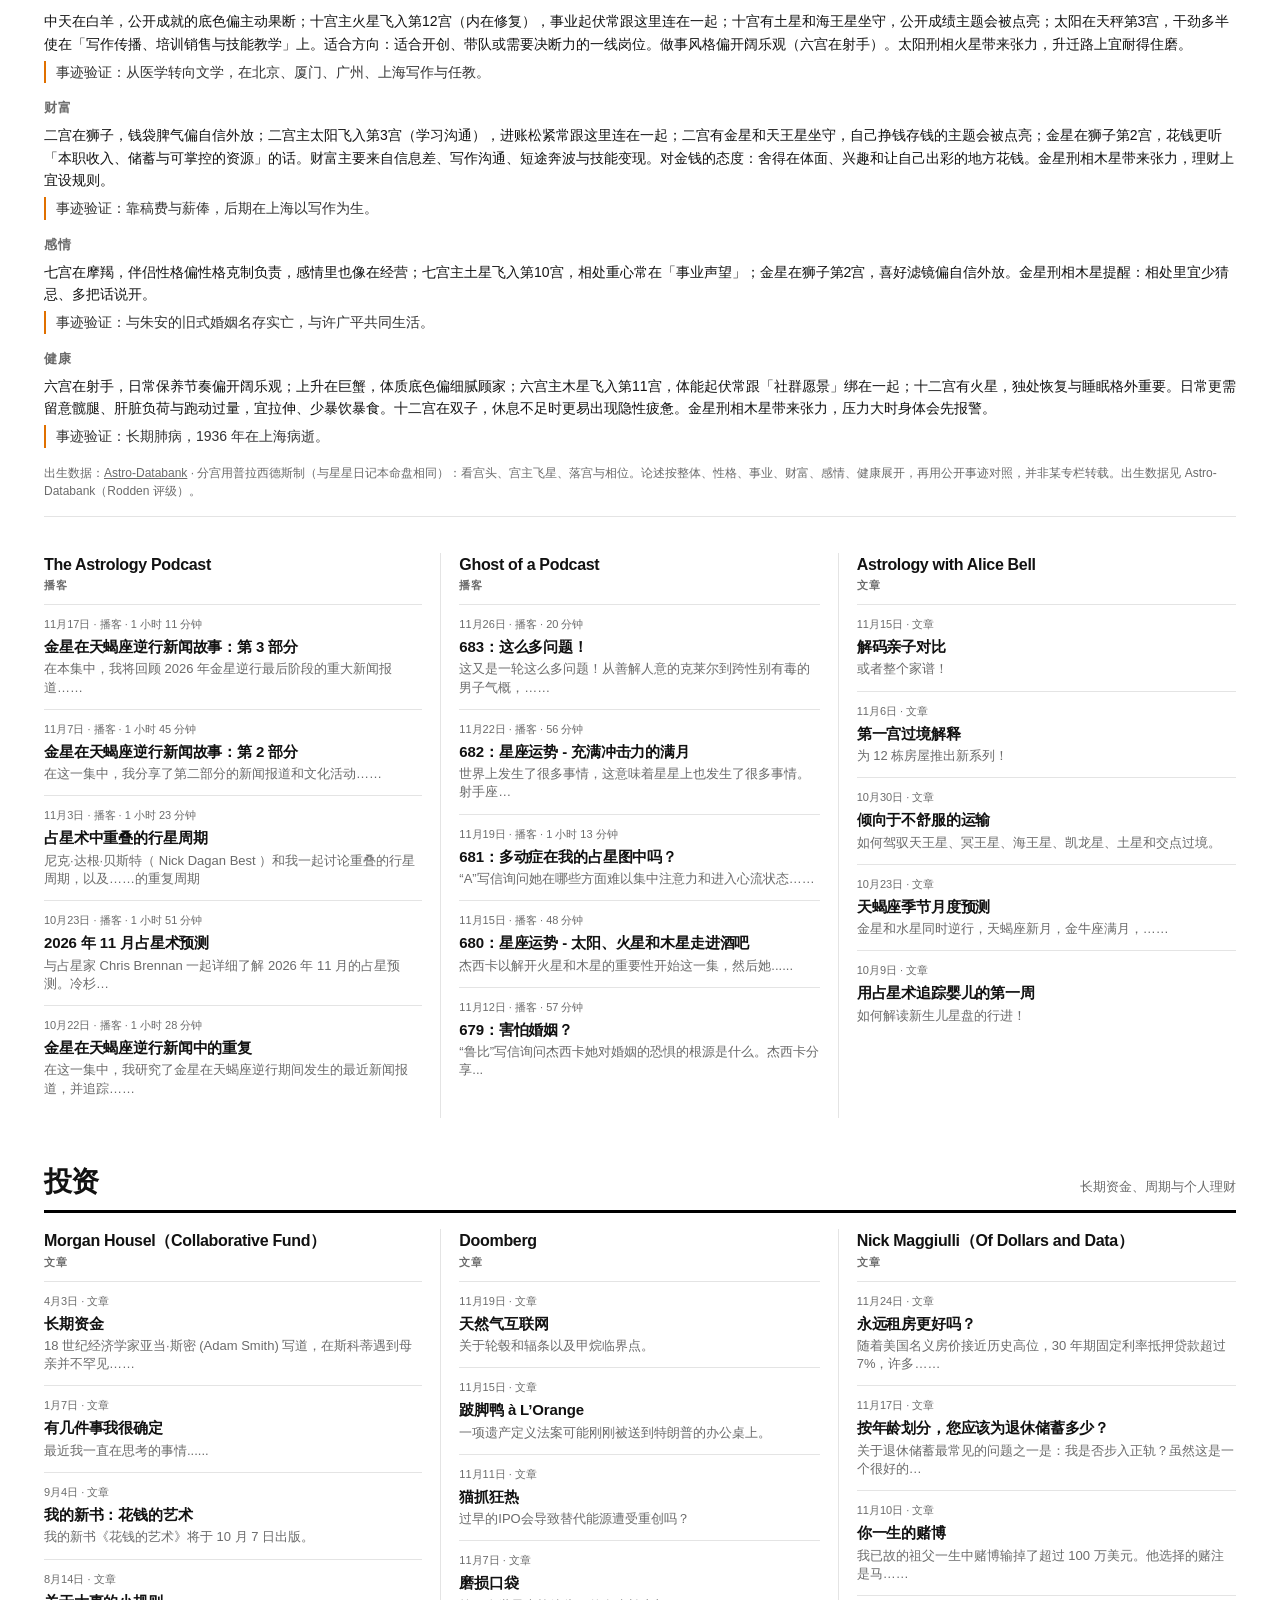
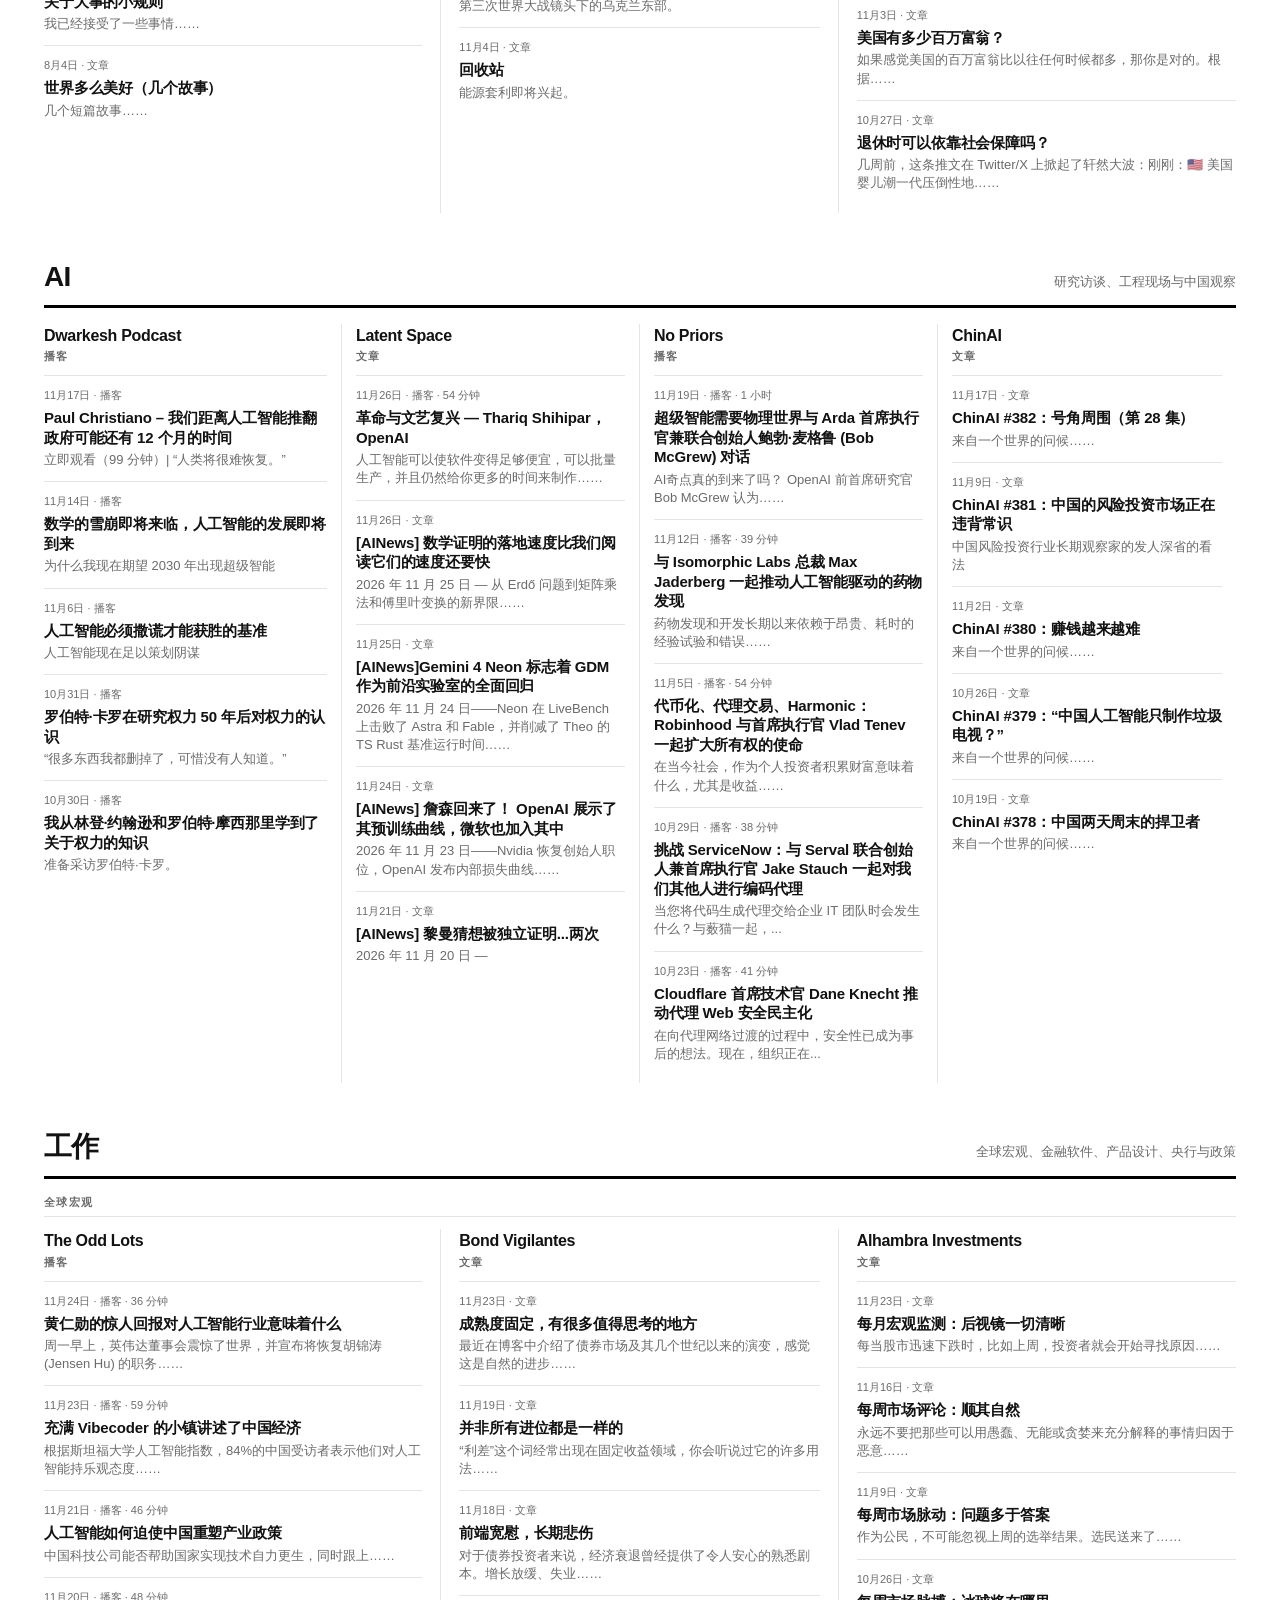
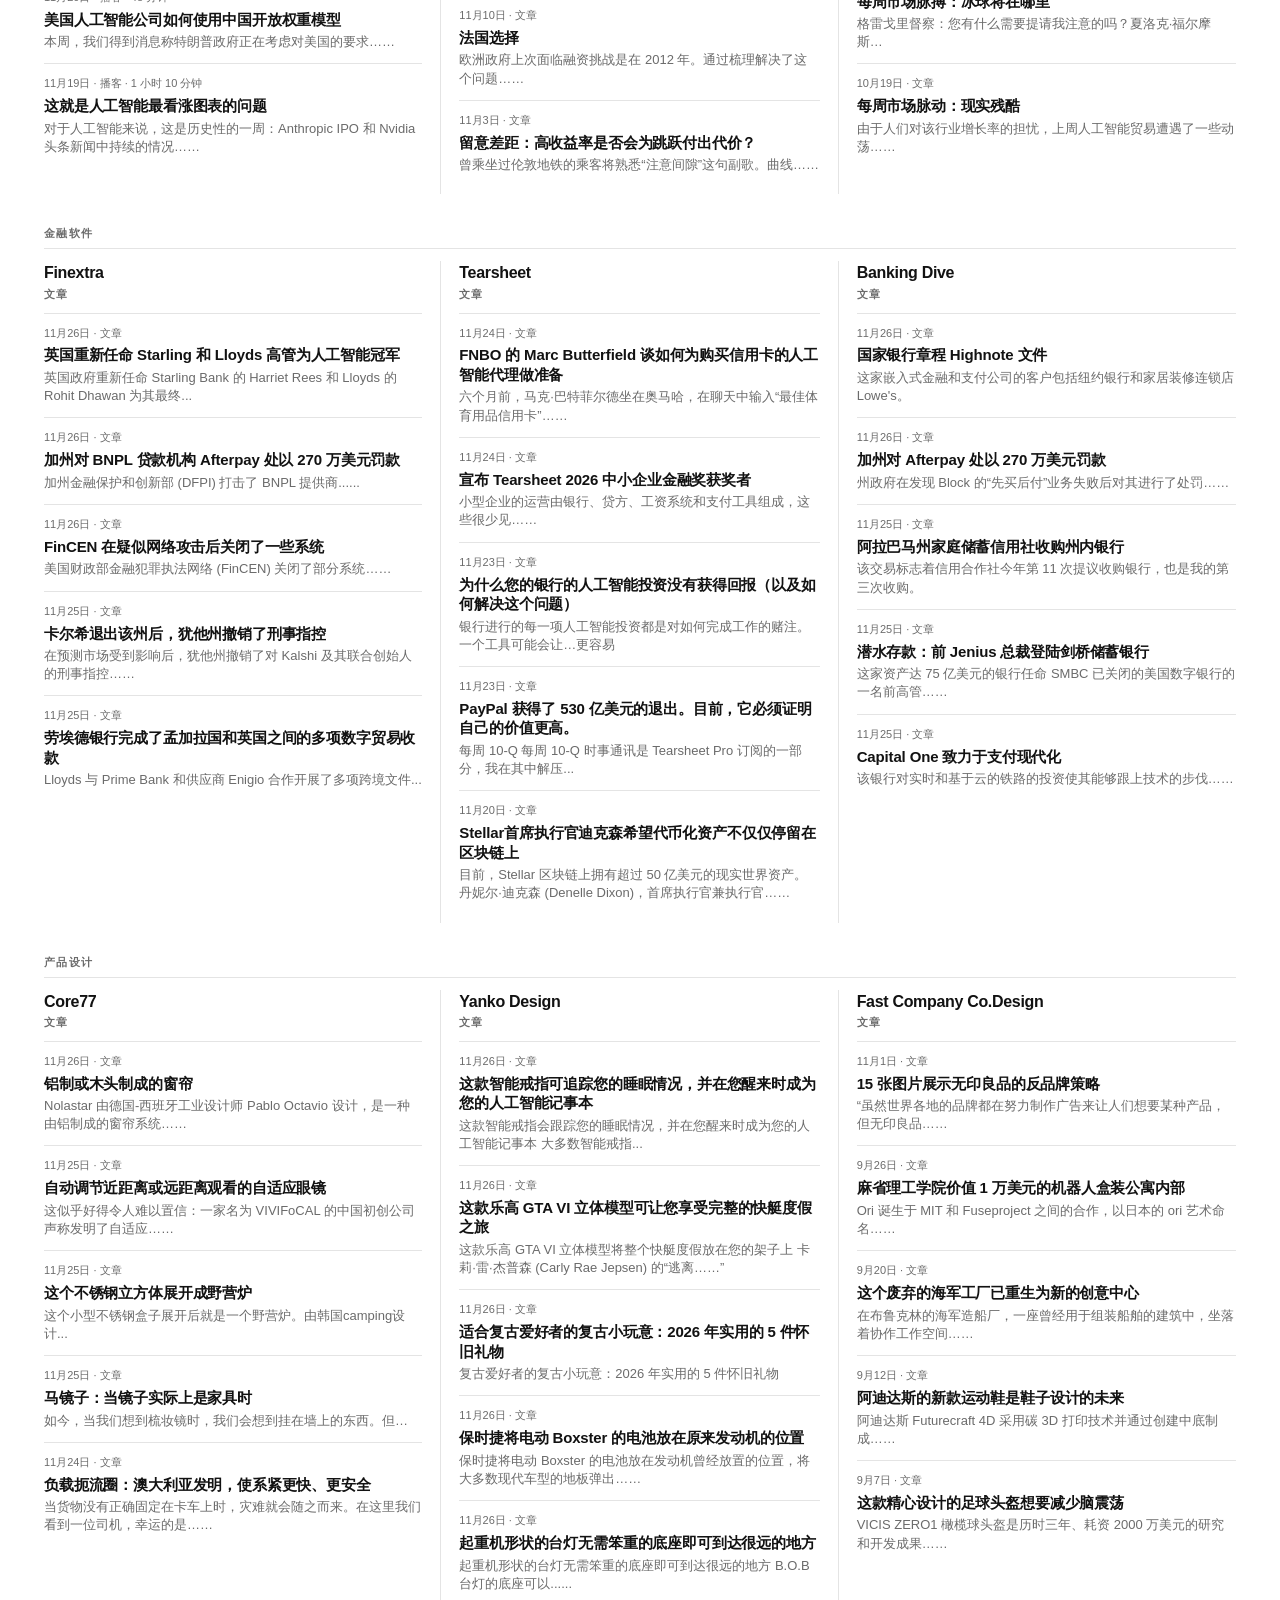
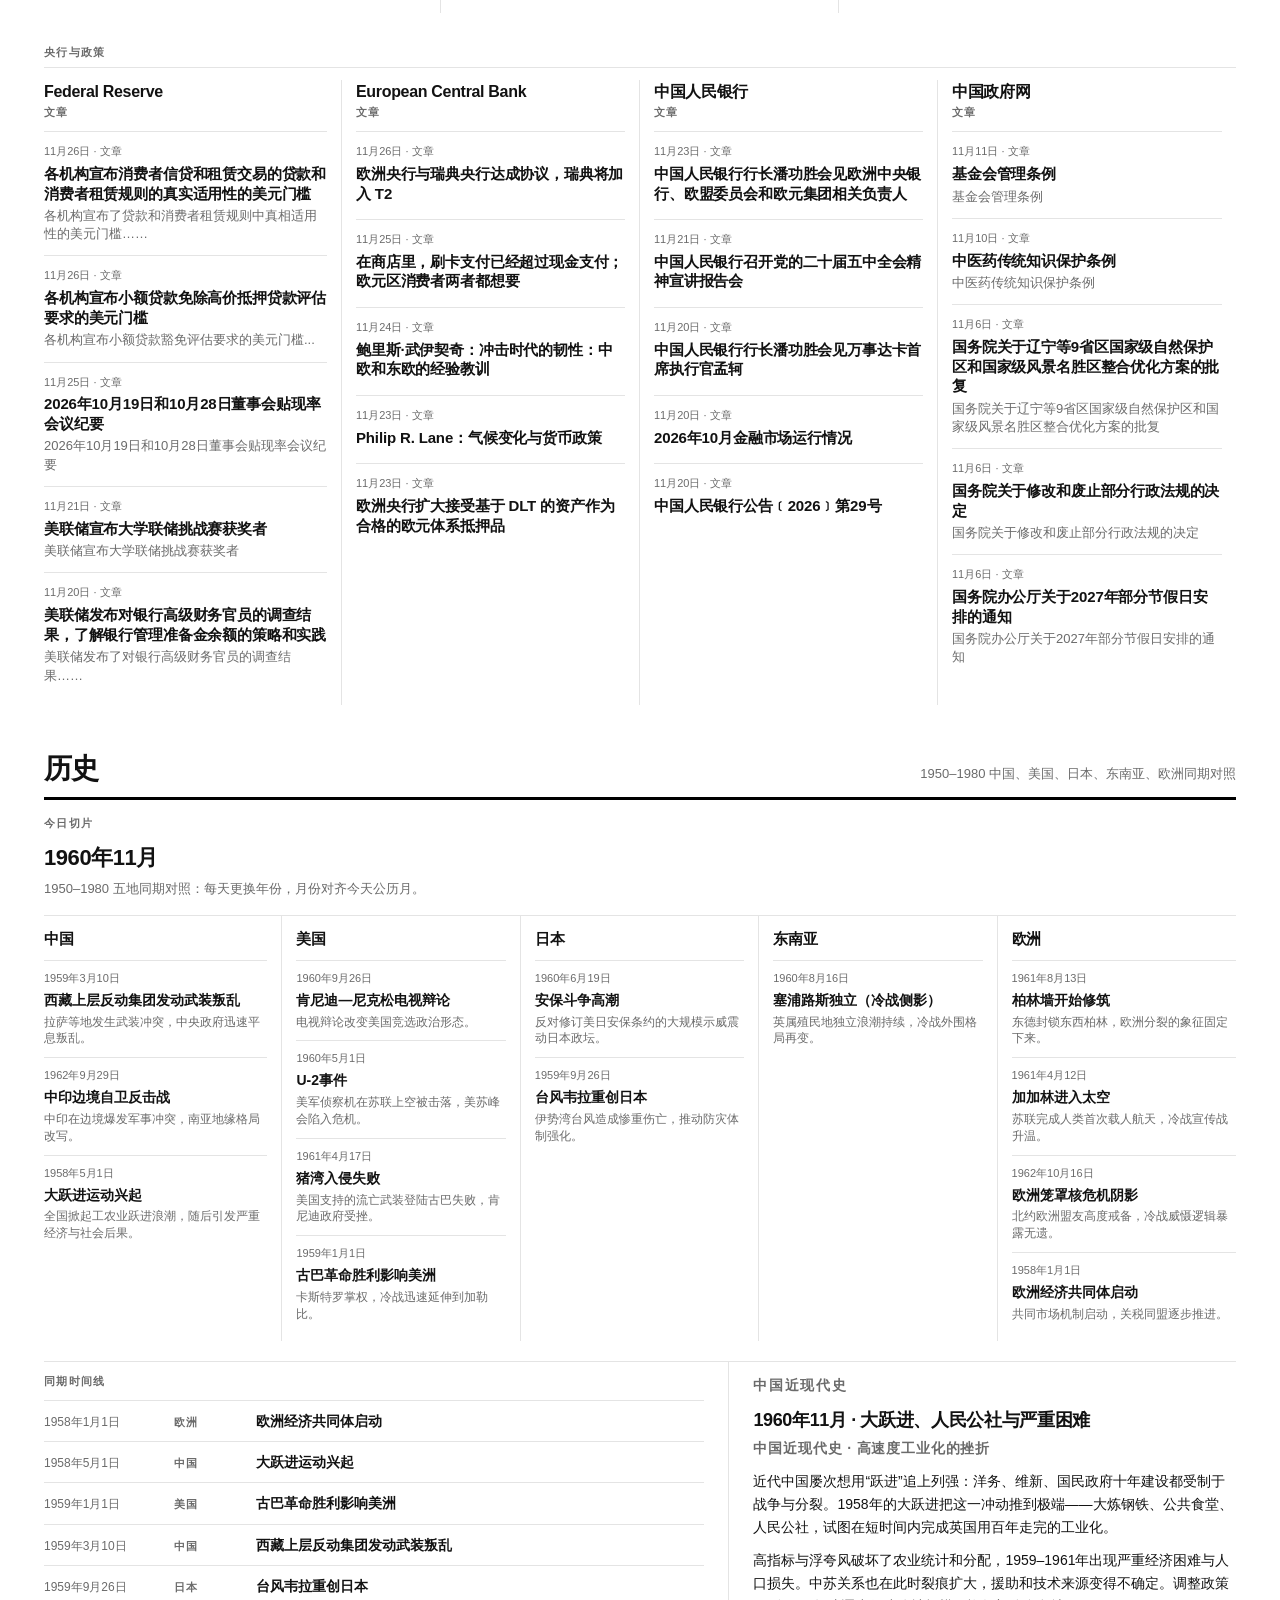
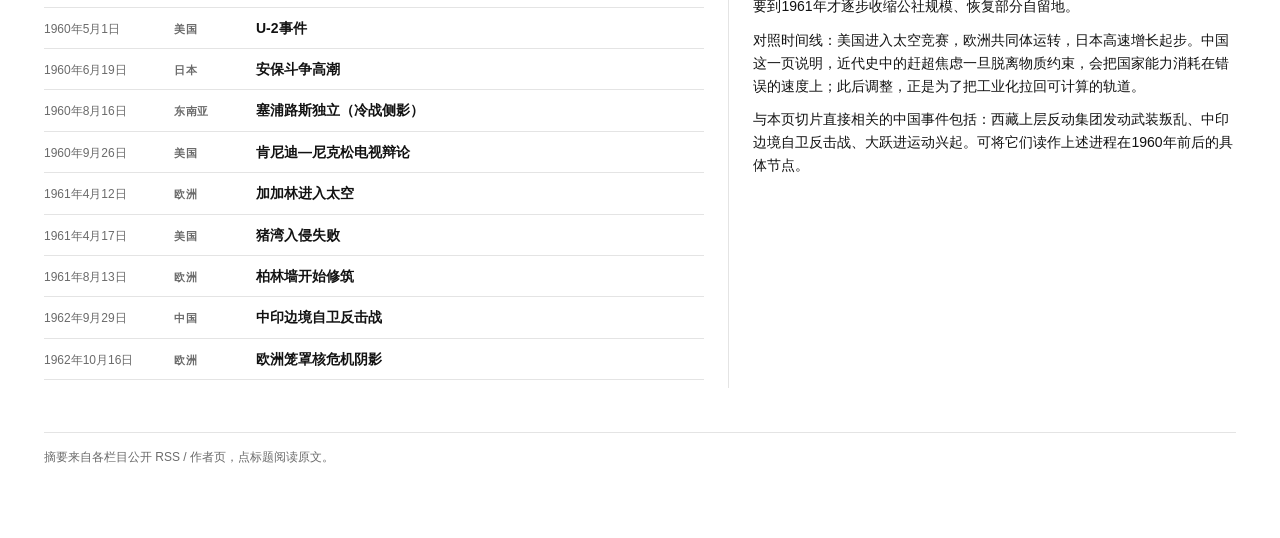
==== commit e2aa9b73: "chore: daily digest 2026-11-26" ====
--- a/index.html
+++ b/index.html
@@ -5,7 +5,7 @@
   <meta name="viewport" content="width=device-width, initial-scale=1" />
   <title>每日精选</title>
   <!-- 版式源码：digest.css；结构：本文件；交互：digest-ui.js -->
-  <link rel="stylesheet" href="digest.css?v=20261125223832" />
+  <link rel="stylesheet" href="digest.css?v=20261126041529" />
 </head>
 <body>
   <header class="topbar">
@@ -139,9 +139,9 @@
     </section>
     <footer class="note" id="foot-note"></footer>
   </div>
-  <script src="stars-data.js?v=20261125223832"></script>
-  <script src="digest-data.js?v=20261125223832"></script>
-  <script src="digest-ui.js?v=20261125223832"></script>
-  <script src="sky-refresh.js?v=20261125223832"></script>
+  <script src="stars-data.js?v=20261126041529"></script>
+  <script src="digest-data.js?v=20261126041529"></script>
+  <script src="digest-ui.js?v=20261126041529"></script>
+  <script src="sky-refresh.js?v=20261126041529"></script>
 </body>
 </html>
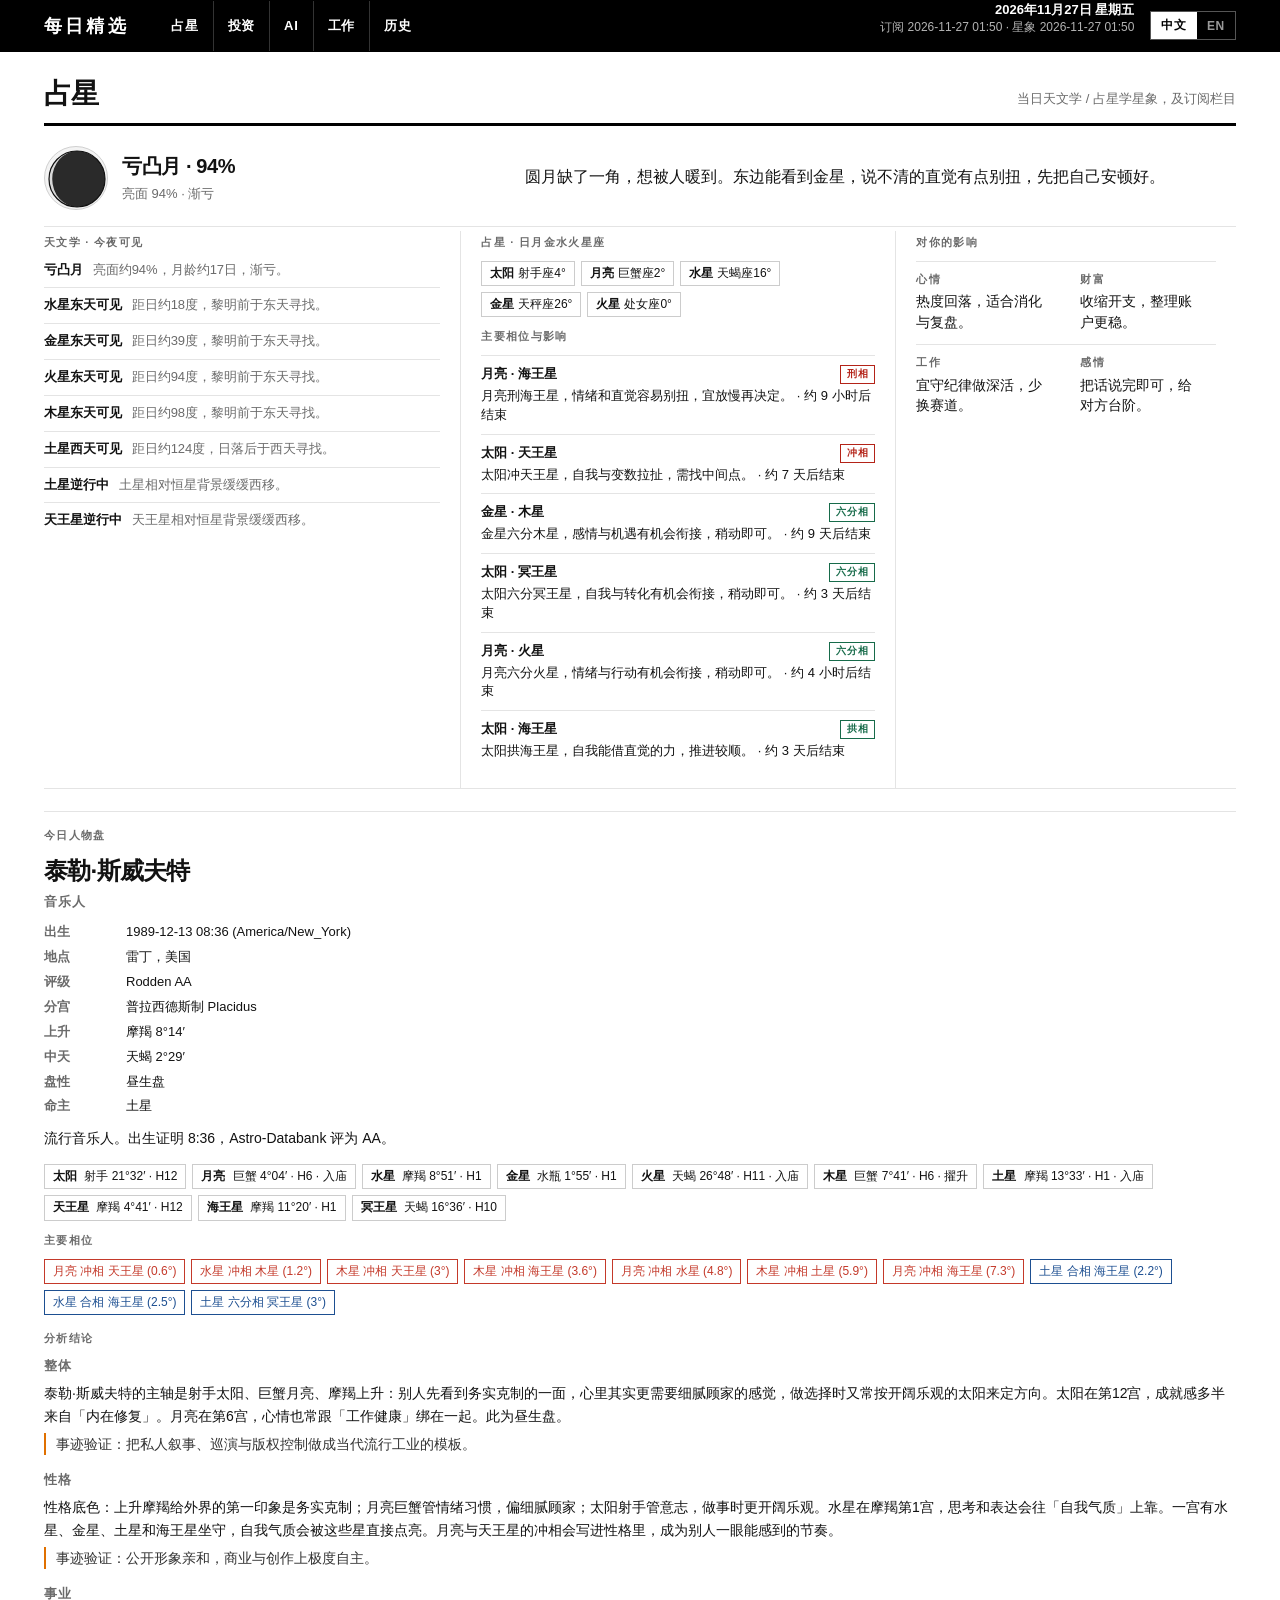
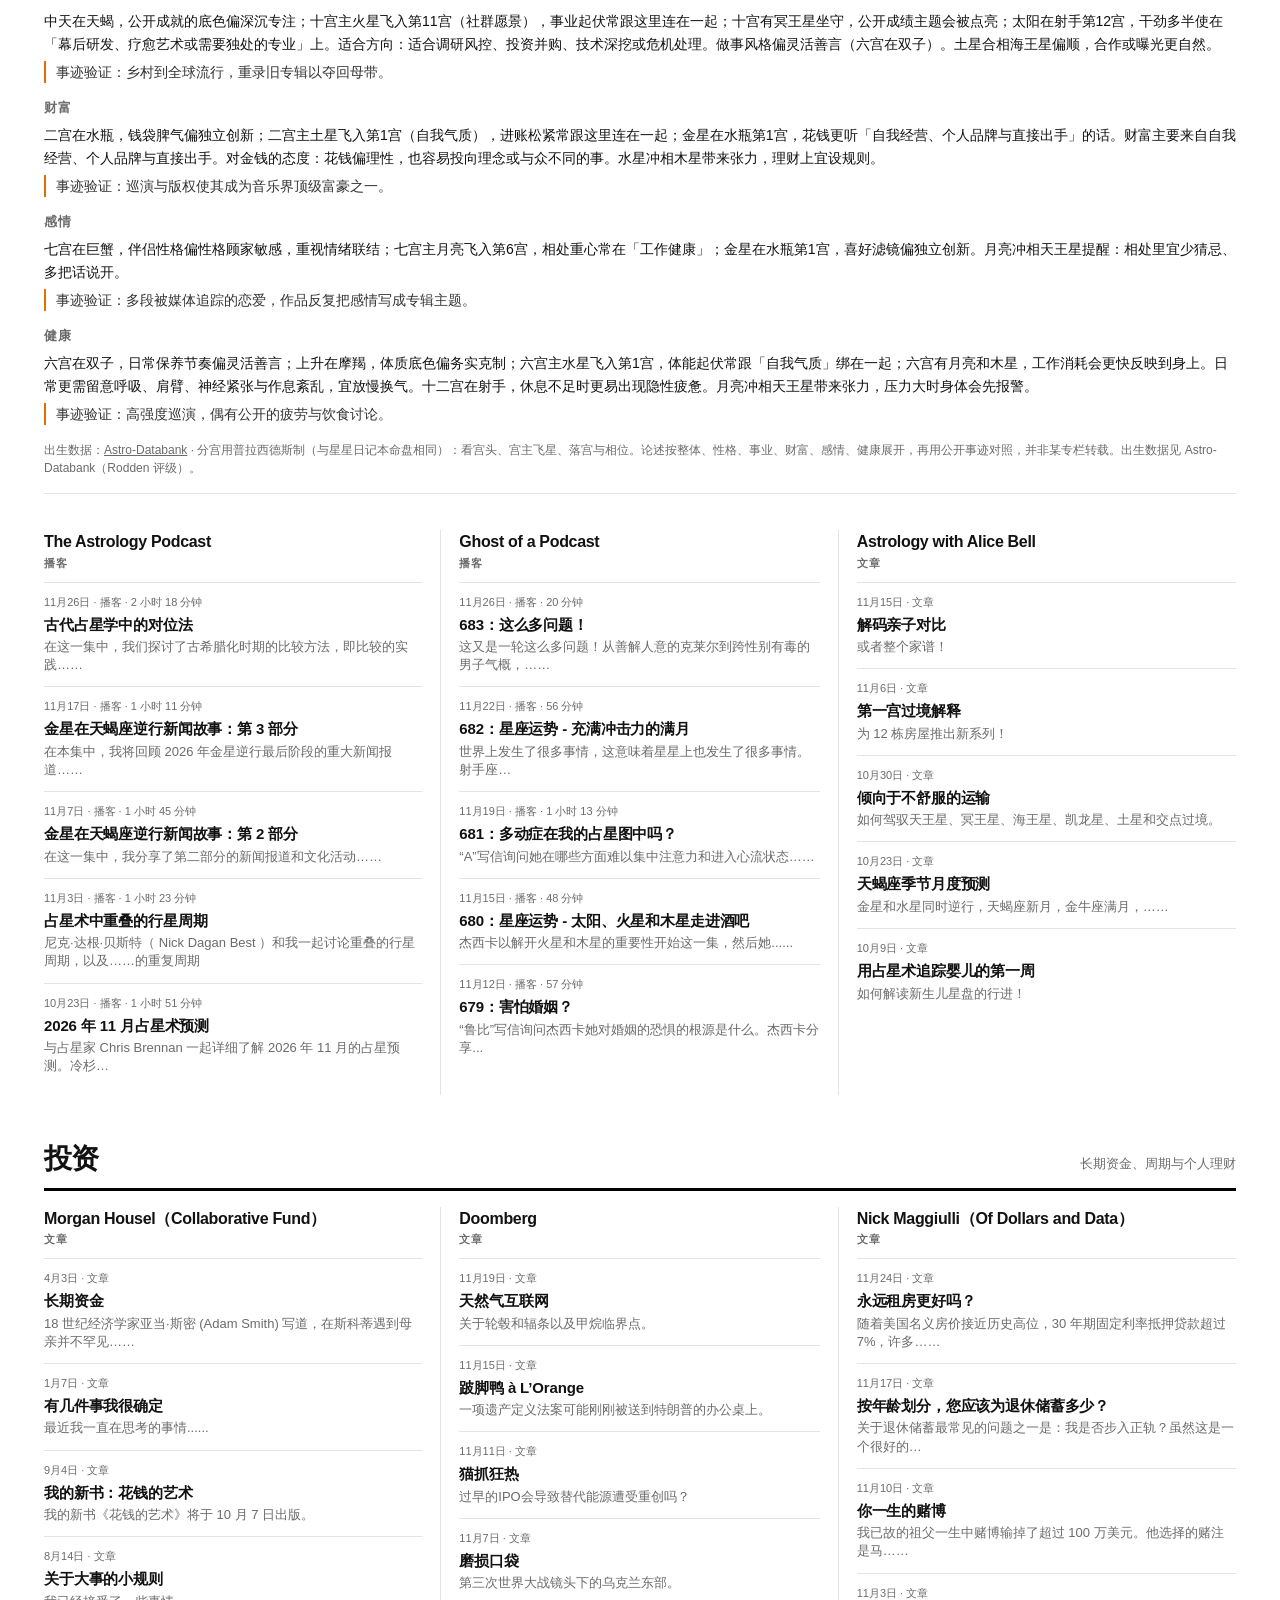
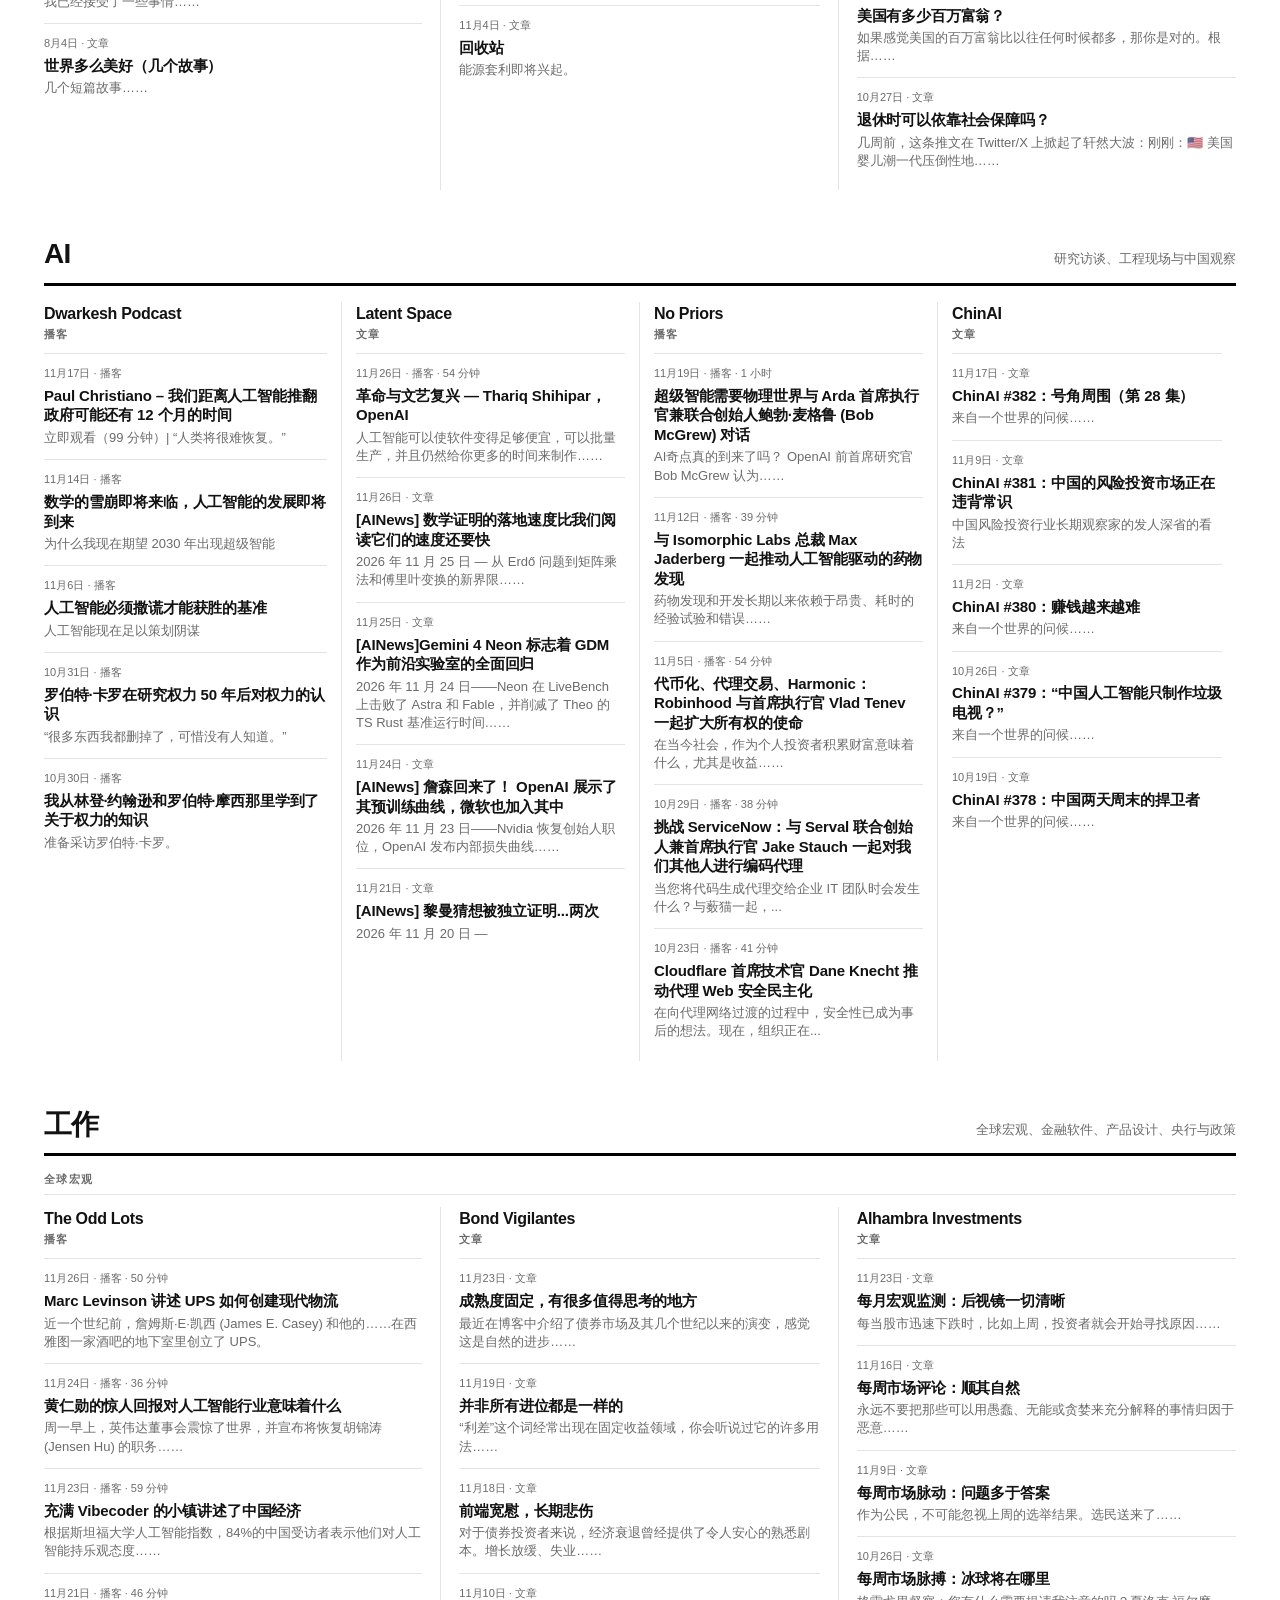
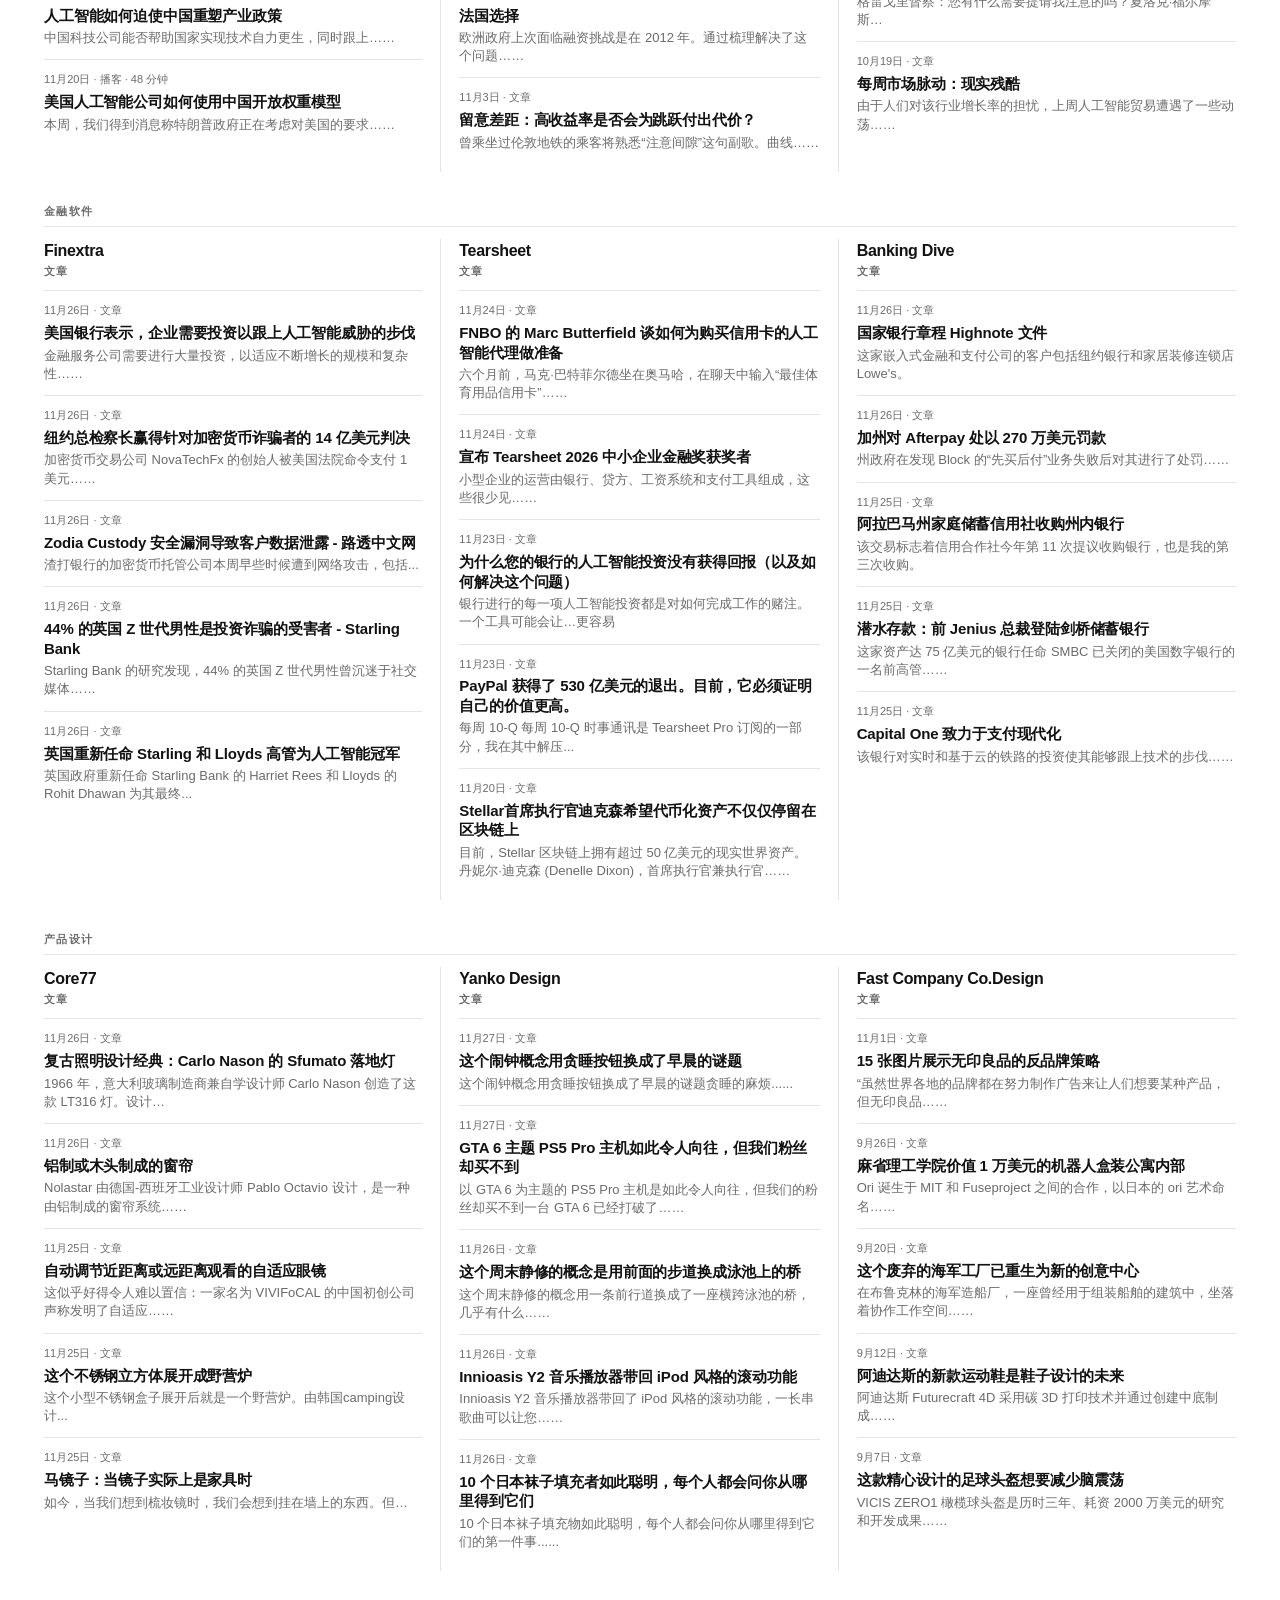
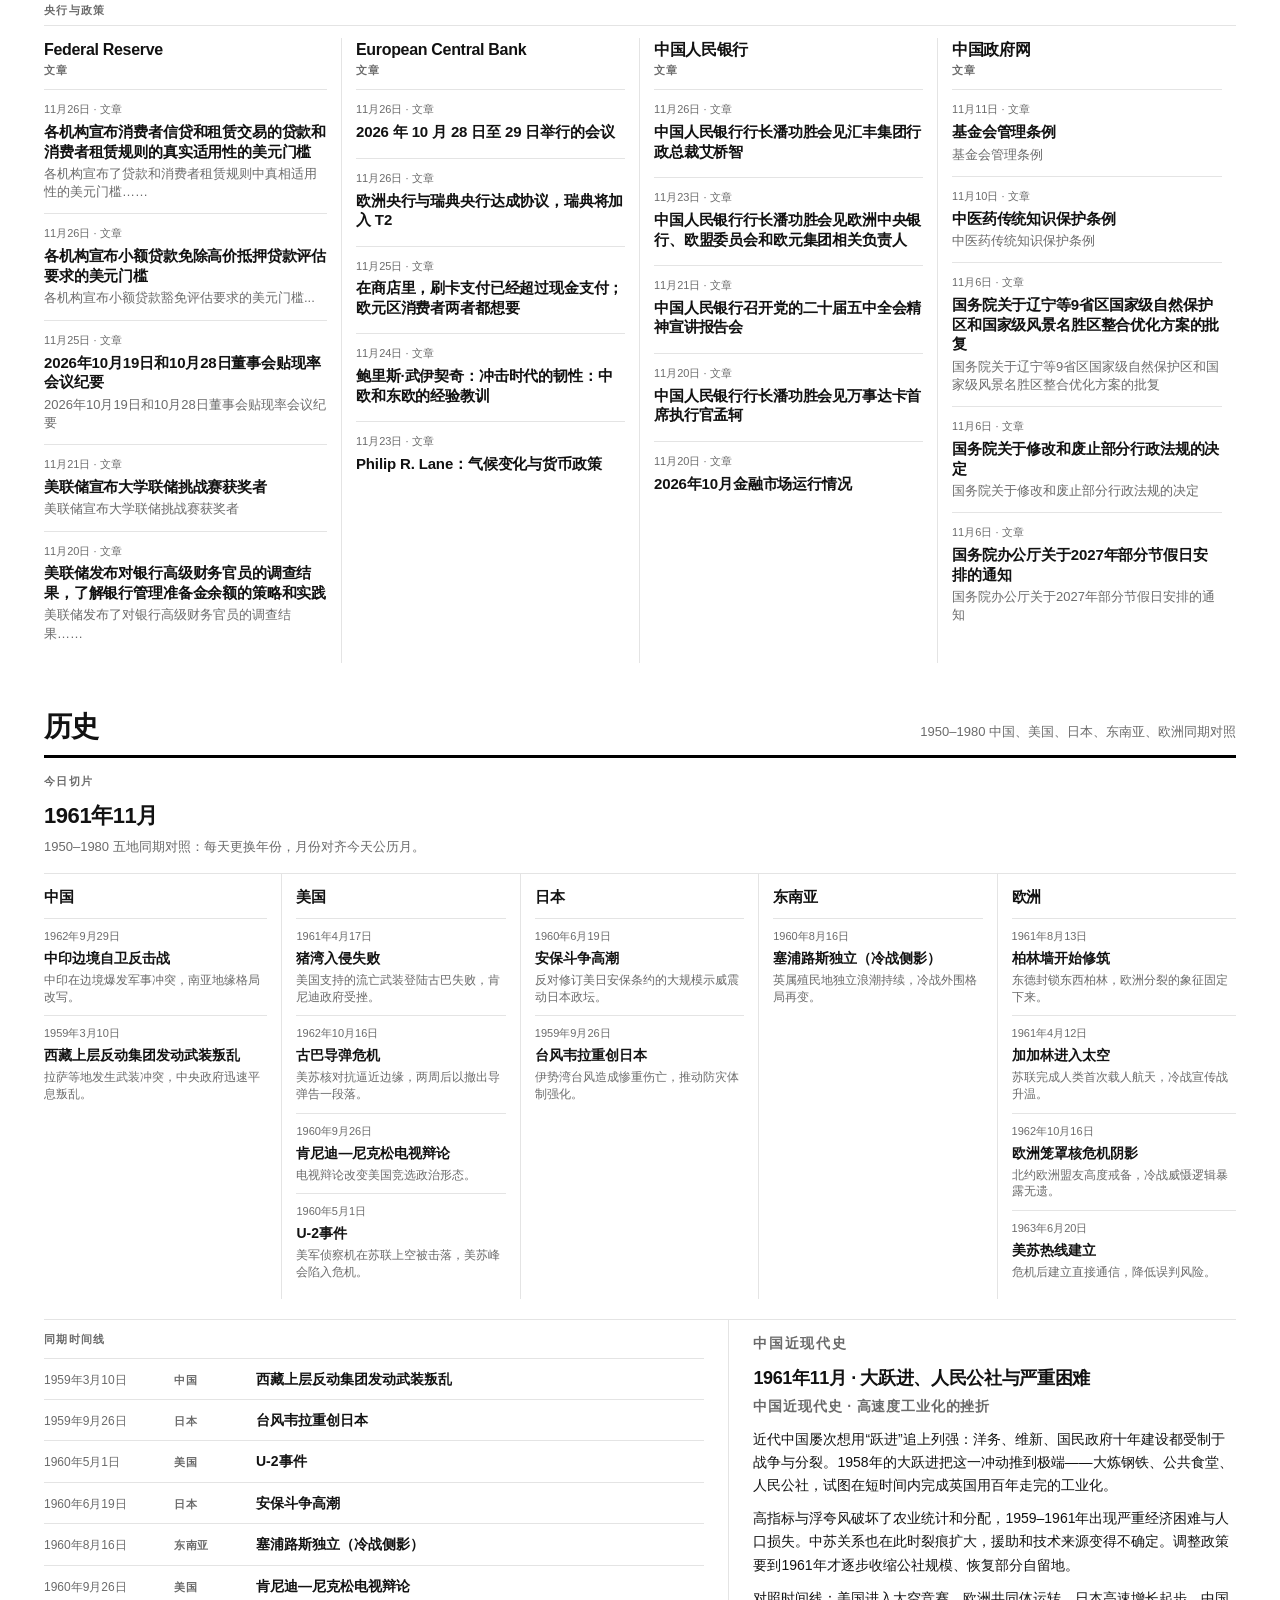
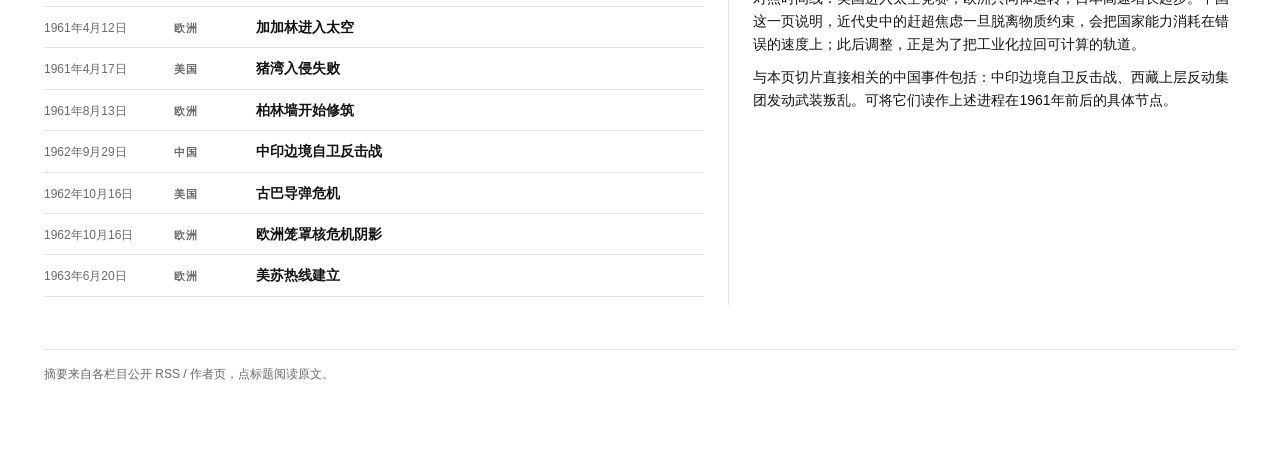
==== commit 70c10c56: "chore: daily digest 2026-11-27" ====
--- a/index.html
+++ b/index.html
@@ -5,7 +5,7 @@
   <meta name="viewport" content="width=device-width, initial-scale=1" />
   <title>每日精选</title>
   <!-- 版式源码：digest.css；结构：本文件；交互：digest-ui.js -->
-  <link rel="stylesheet" href="digest.css?v=20261126041529" />
+  <link rel="stylesheet" href="digest.css?v=20261126175041" />
 </head>
 <body>
   <header class="topbar">
@@ -139,9 +139,9 @@
     </section>
     <footer class="note" id="foot-note"></footer>
   </div>
-  <script src="stars-data.js?v=20261126041529"></script>
-  <script src="digest-data.js?v=20261126041529"></script>
-  <script src="digest-ui.js?v=20261126041529"></script>
-  <script src="sky-refresh.js?v=20261126041529"></script>
+  <script src="stars-data.js?v=20261126175041"></script>
+  <script src="digest-data.js?v=20261126175041"></script>
+  <script src="digest-ui.js?v=20261126175041"></script>
+  <script src="sky-refresh.js?v=20261126175041"></script>
 </body>
 </html>
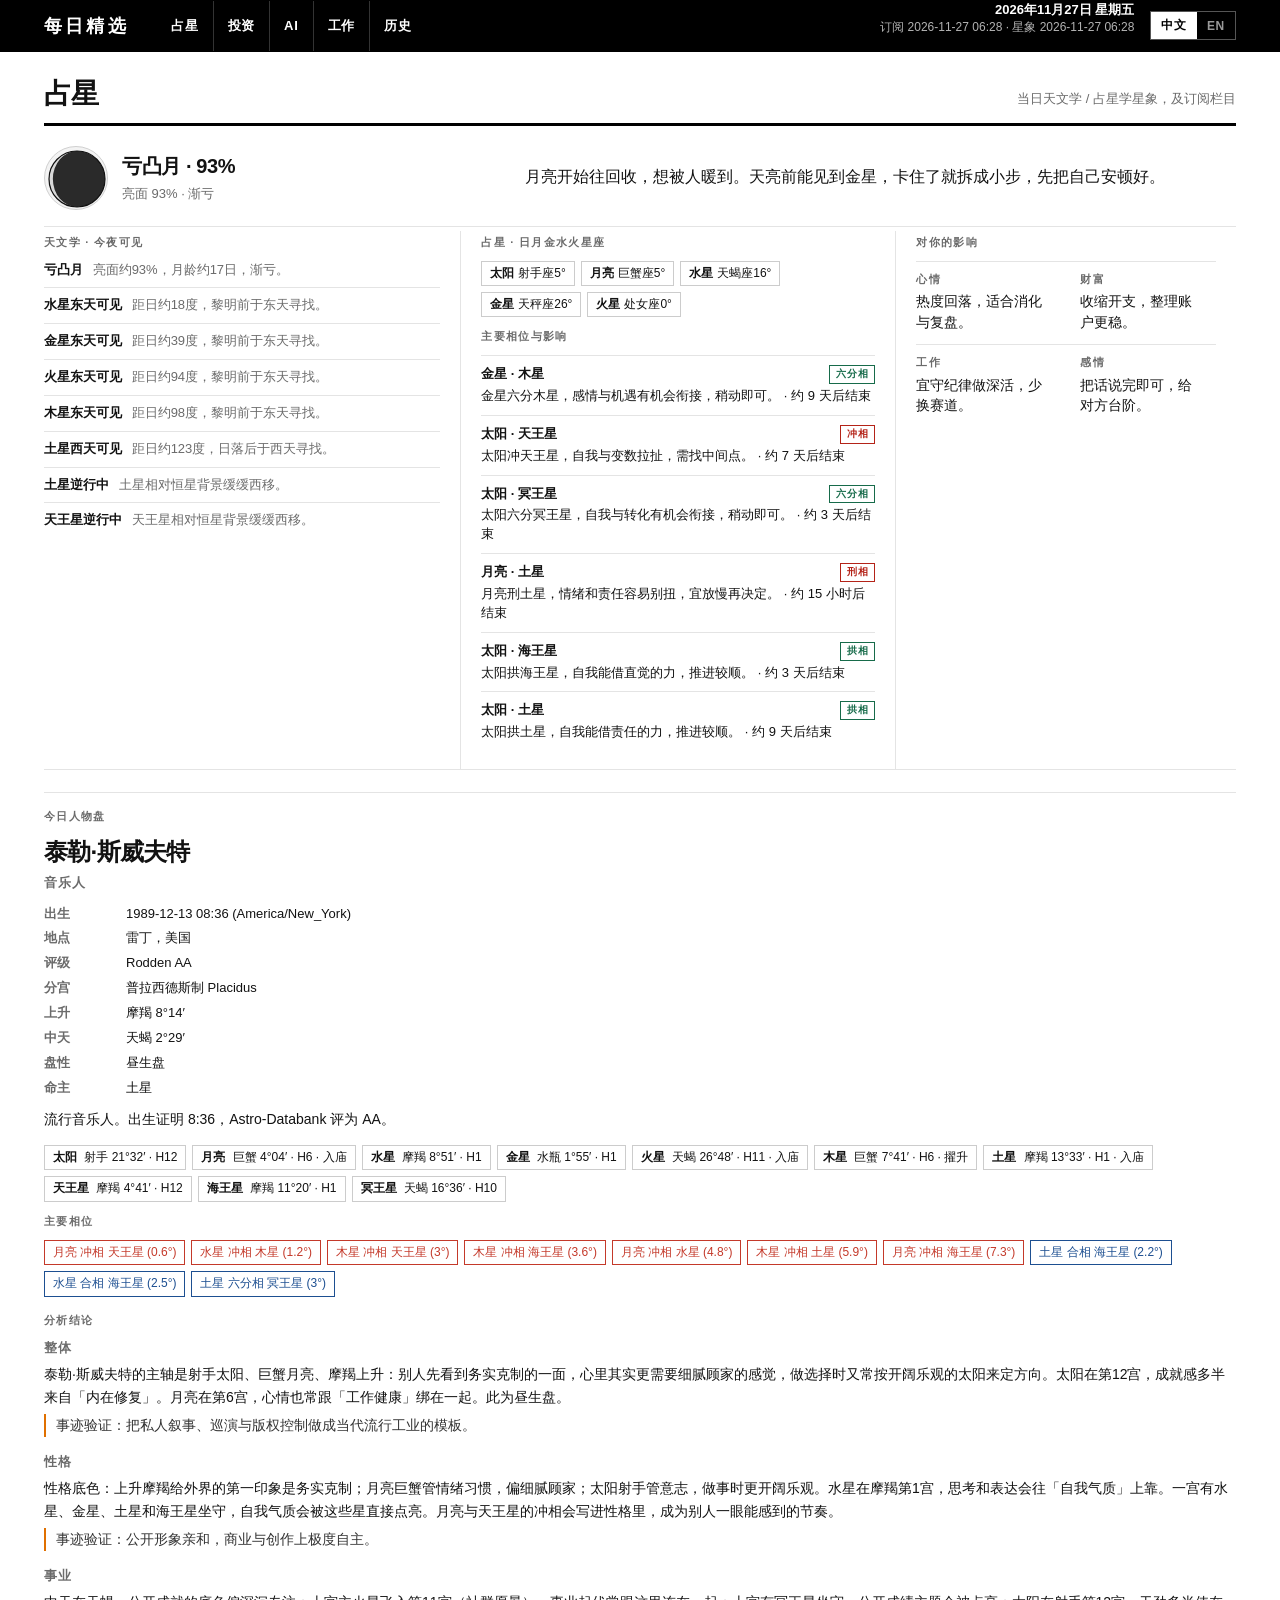
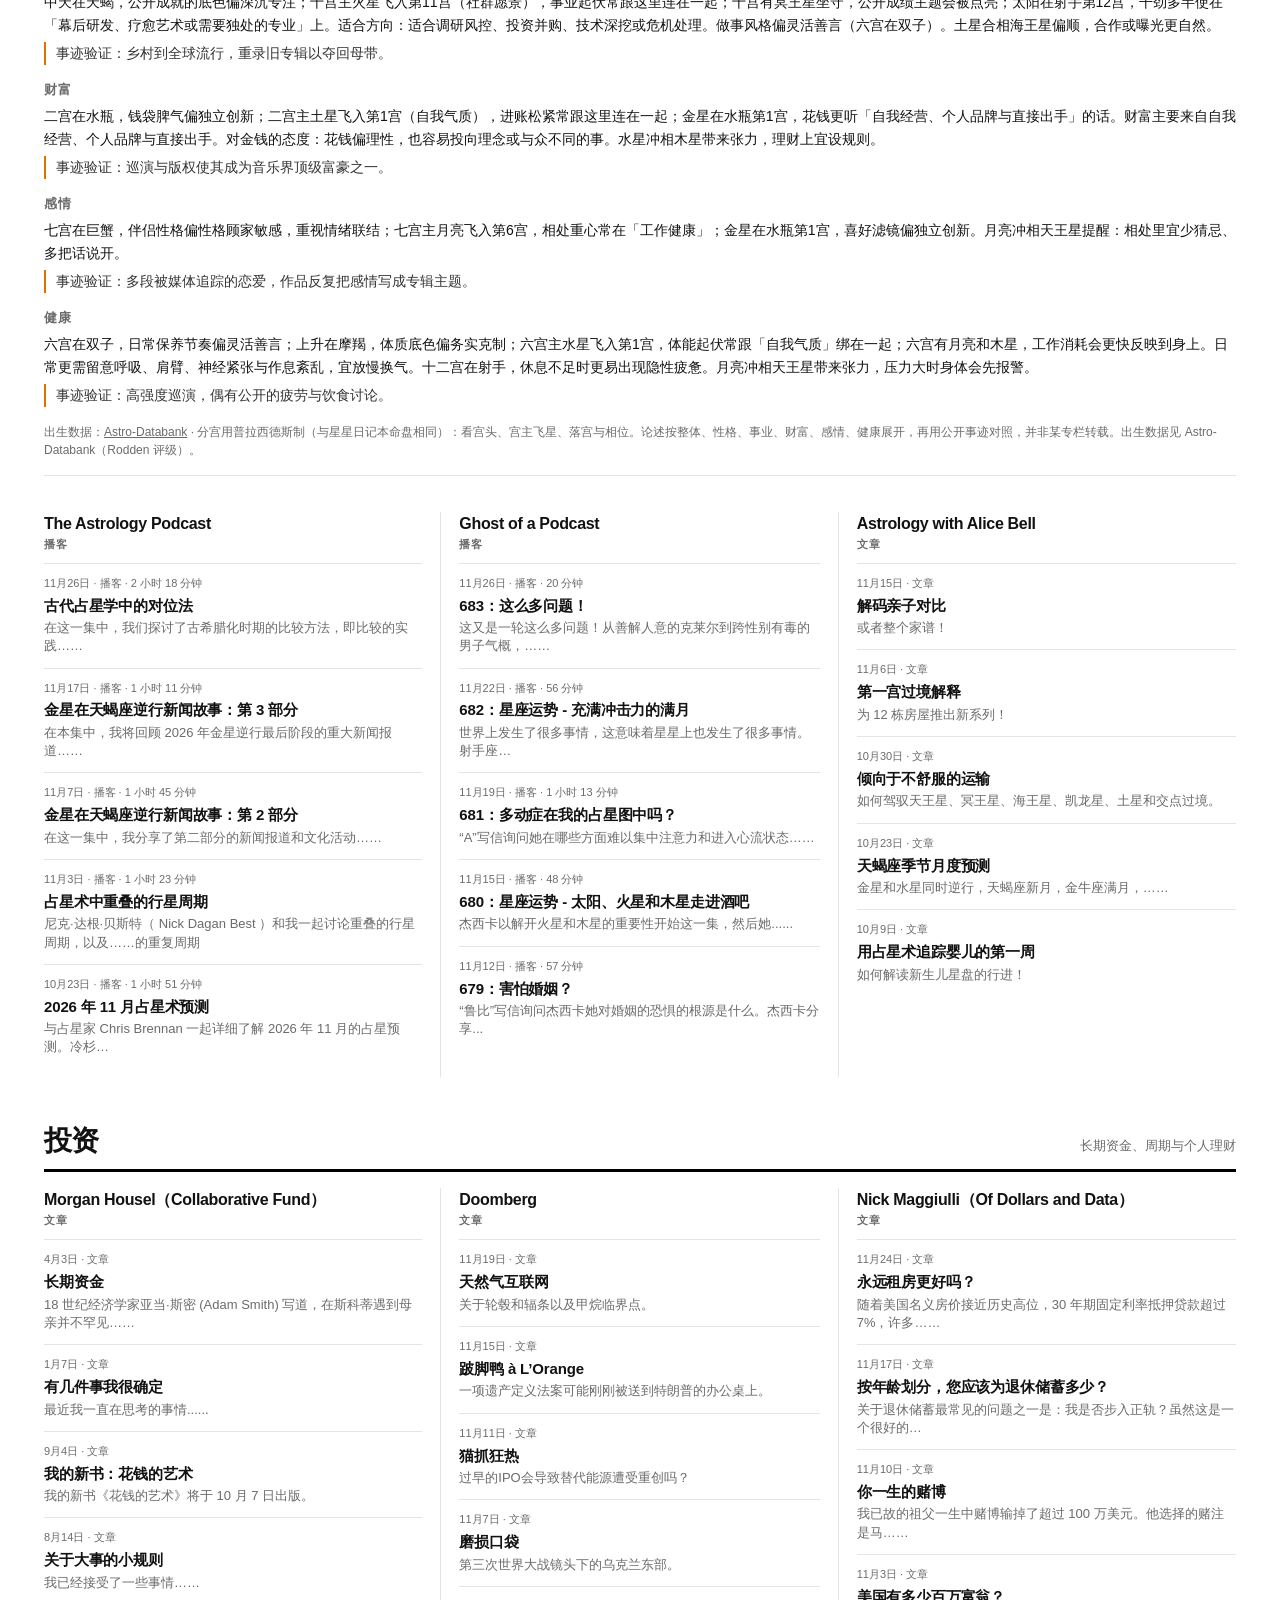
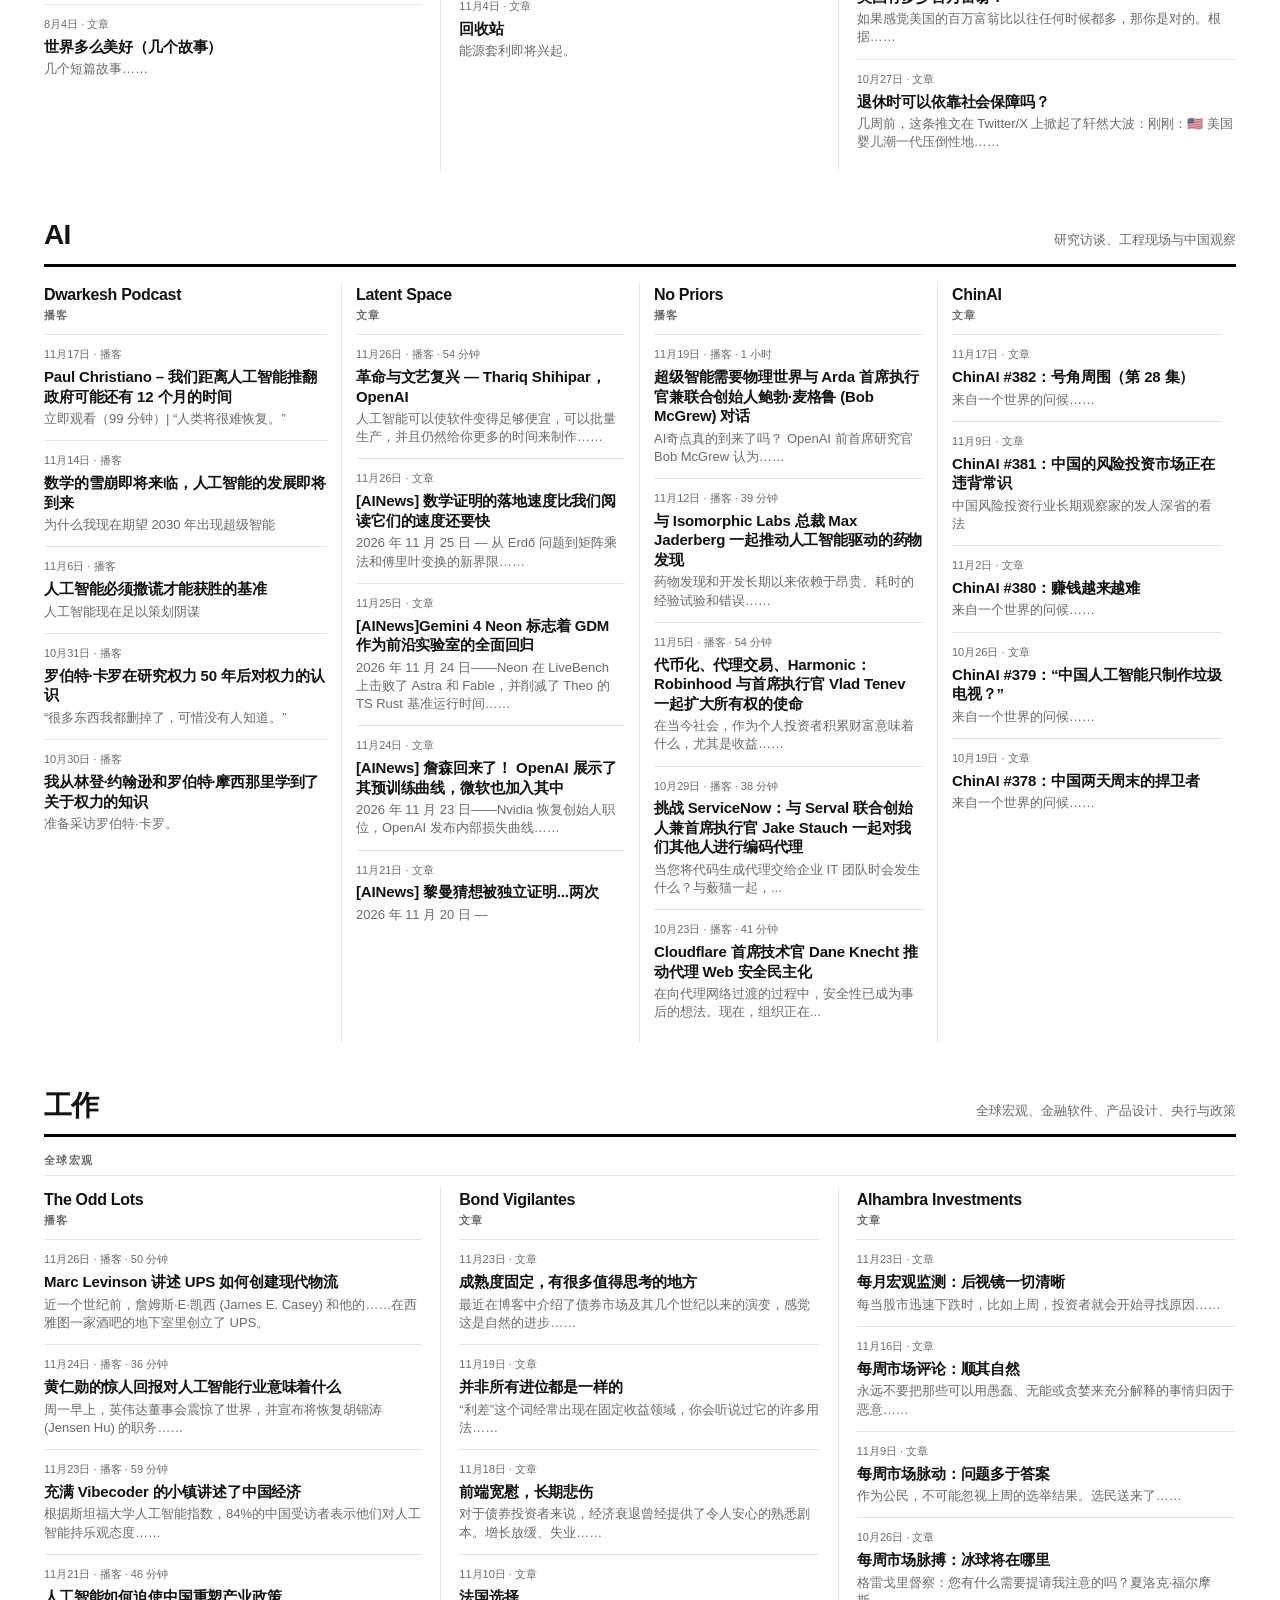
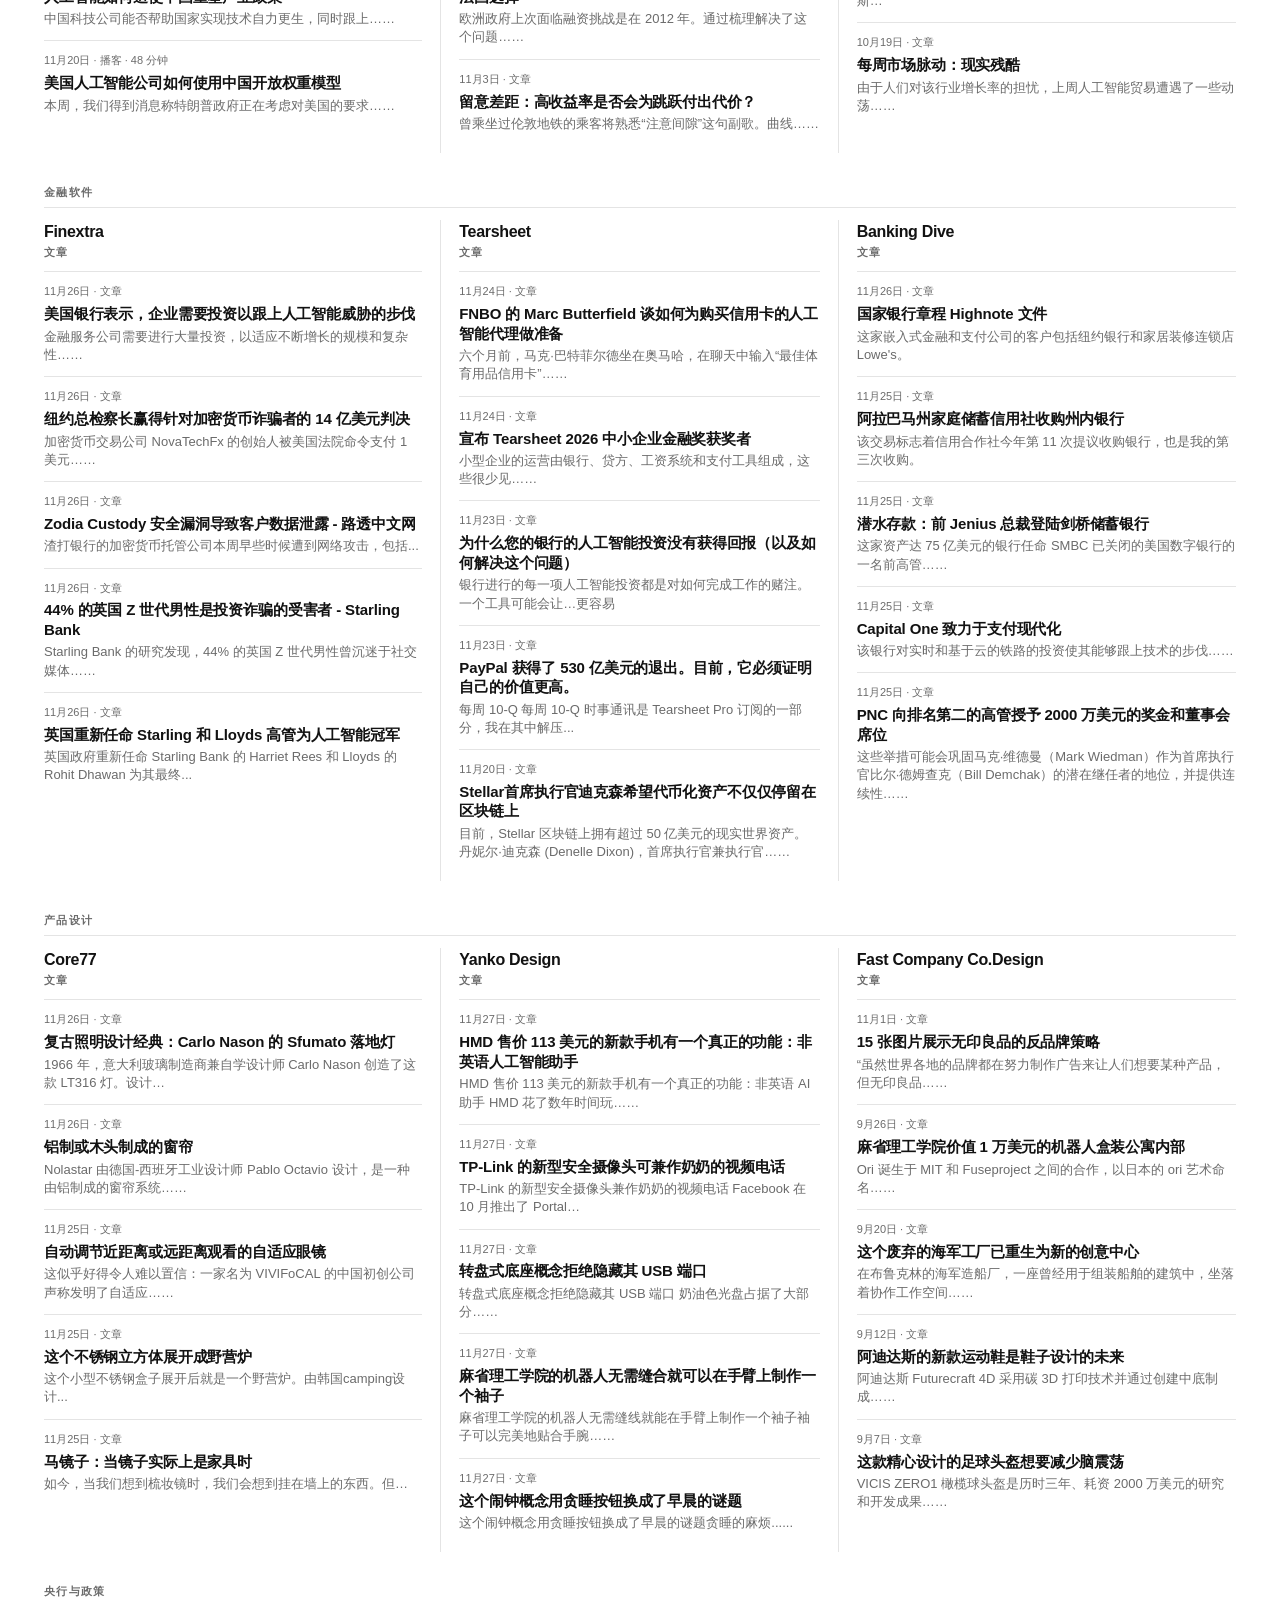
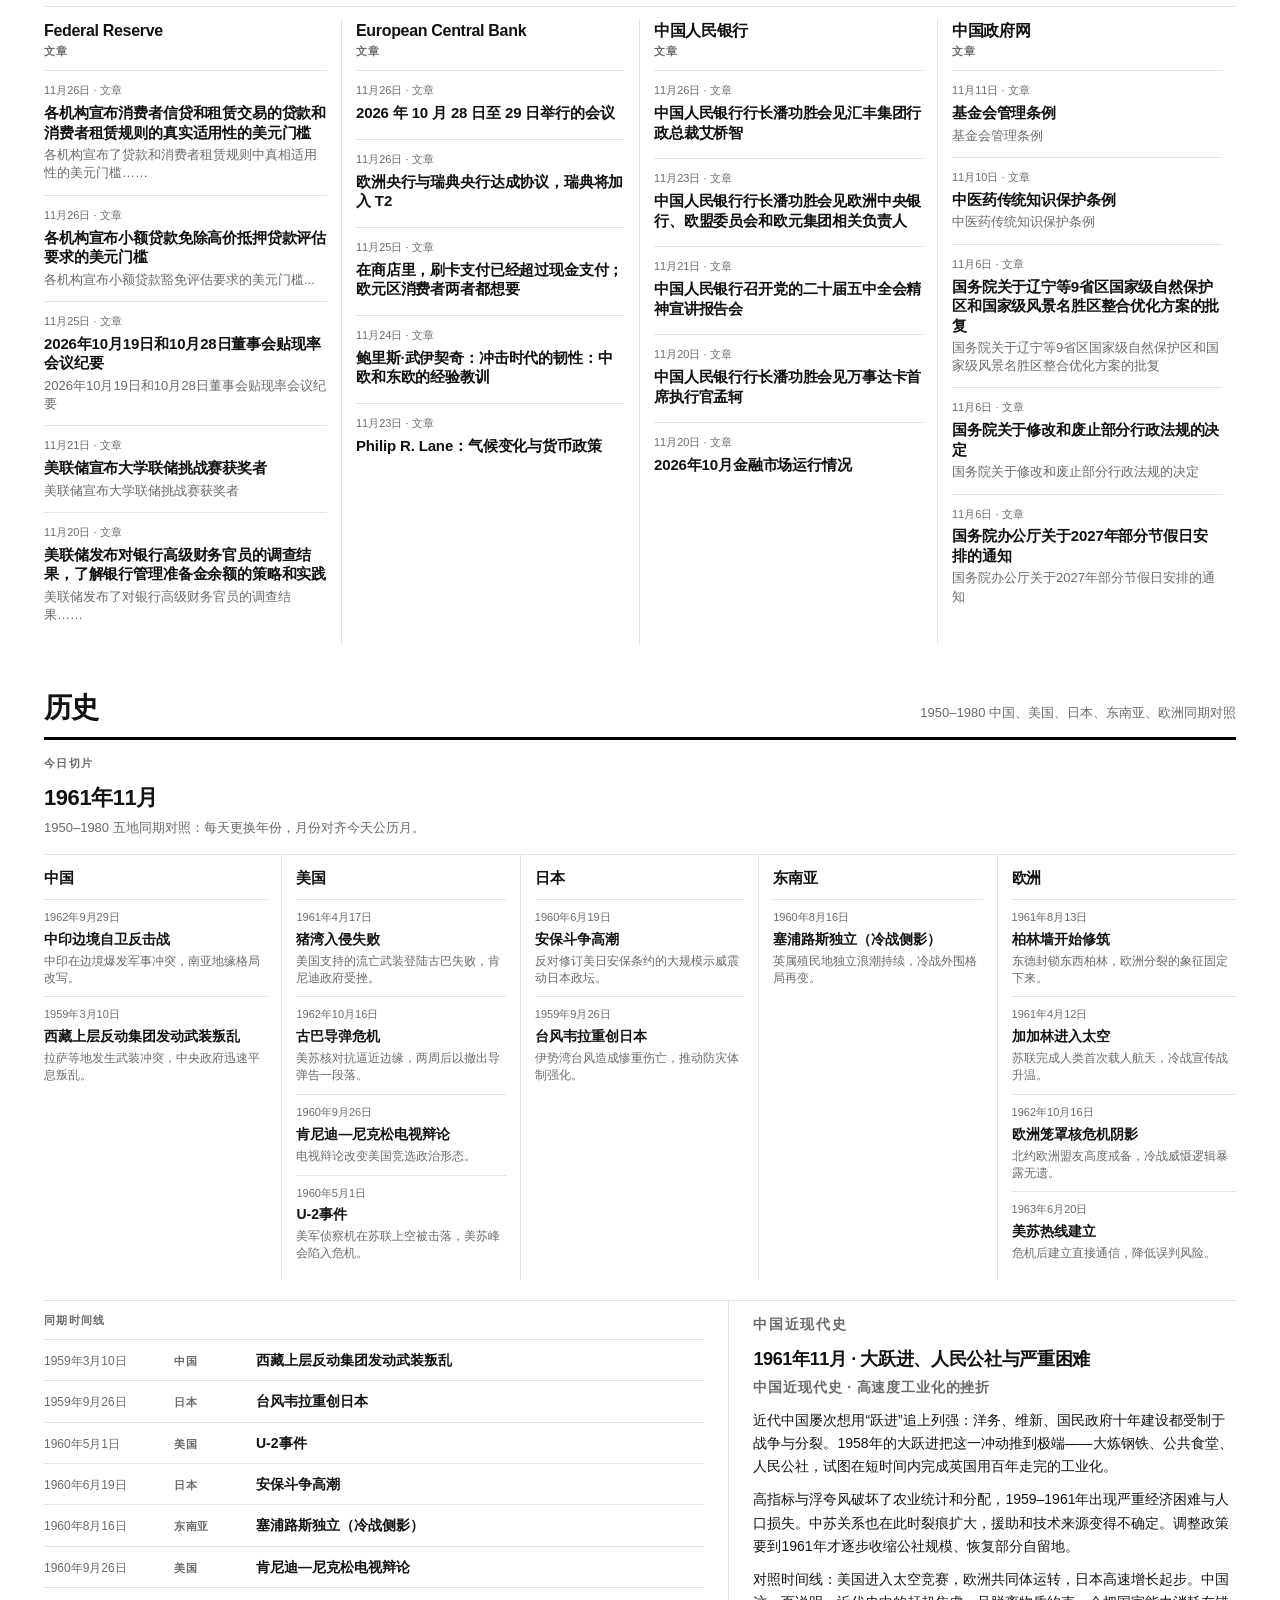
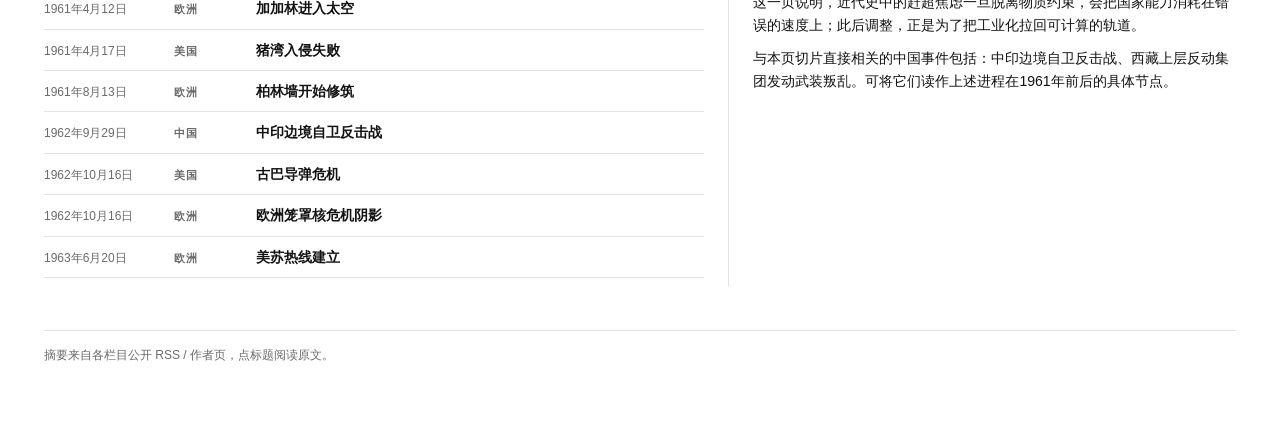
==== commit ad3b9a9a: "chore: daily digest 2026-11-27" ====
--- a/index.html
+++ b/index.html
@@ -5,7 +5,7 @@
   <meta name="viewport" content="width=device-width, initial-scale=1" />
   <title>每日精选</title>
   <!-- 版式源码：digest.css；结构：本文件；交互：digest-ui.js -->
-  <link rel="stylesheet" href="digest.css?v=20261126175041" />
+  <link rel="stylesheet" href="digest.css?v=20261126222903" />
 </head>
 <body>
   <header class="topbar">
@@ -139,9 +139,9 @@
     </section>
     <footer class="note" id="foot-note"></footer>
   </div>
-  <script src="stars-data.js?v=20261126175041"></script>
-  <script src="digest-data.js?v=20261126175041"></script>
-  <script src="digest-ui.js?v=20261126175041"></script>
-  <script src="sky-refresh.js?v=20261126175041"></script>
+  <script src="stars-data.js?v=20261126222903"></script>
+  <script src="digest-data.js?v=20261126222903"></script>
+  <script src="digest-ui.js?v=20261126222903"></script>
+  <script src="sky-refresh.js?v=20261126222903"></script>
 </body>
 </html>
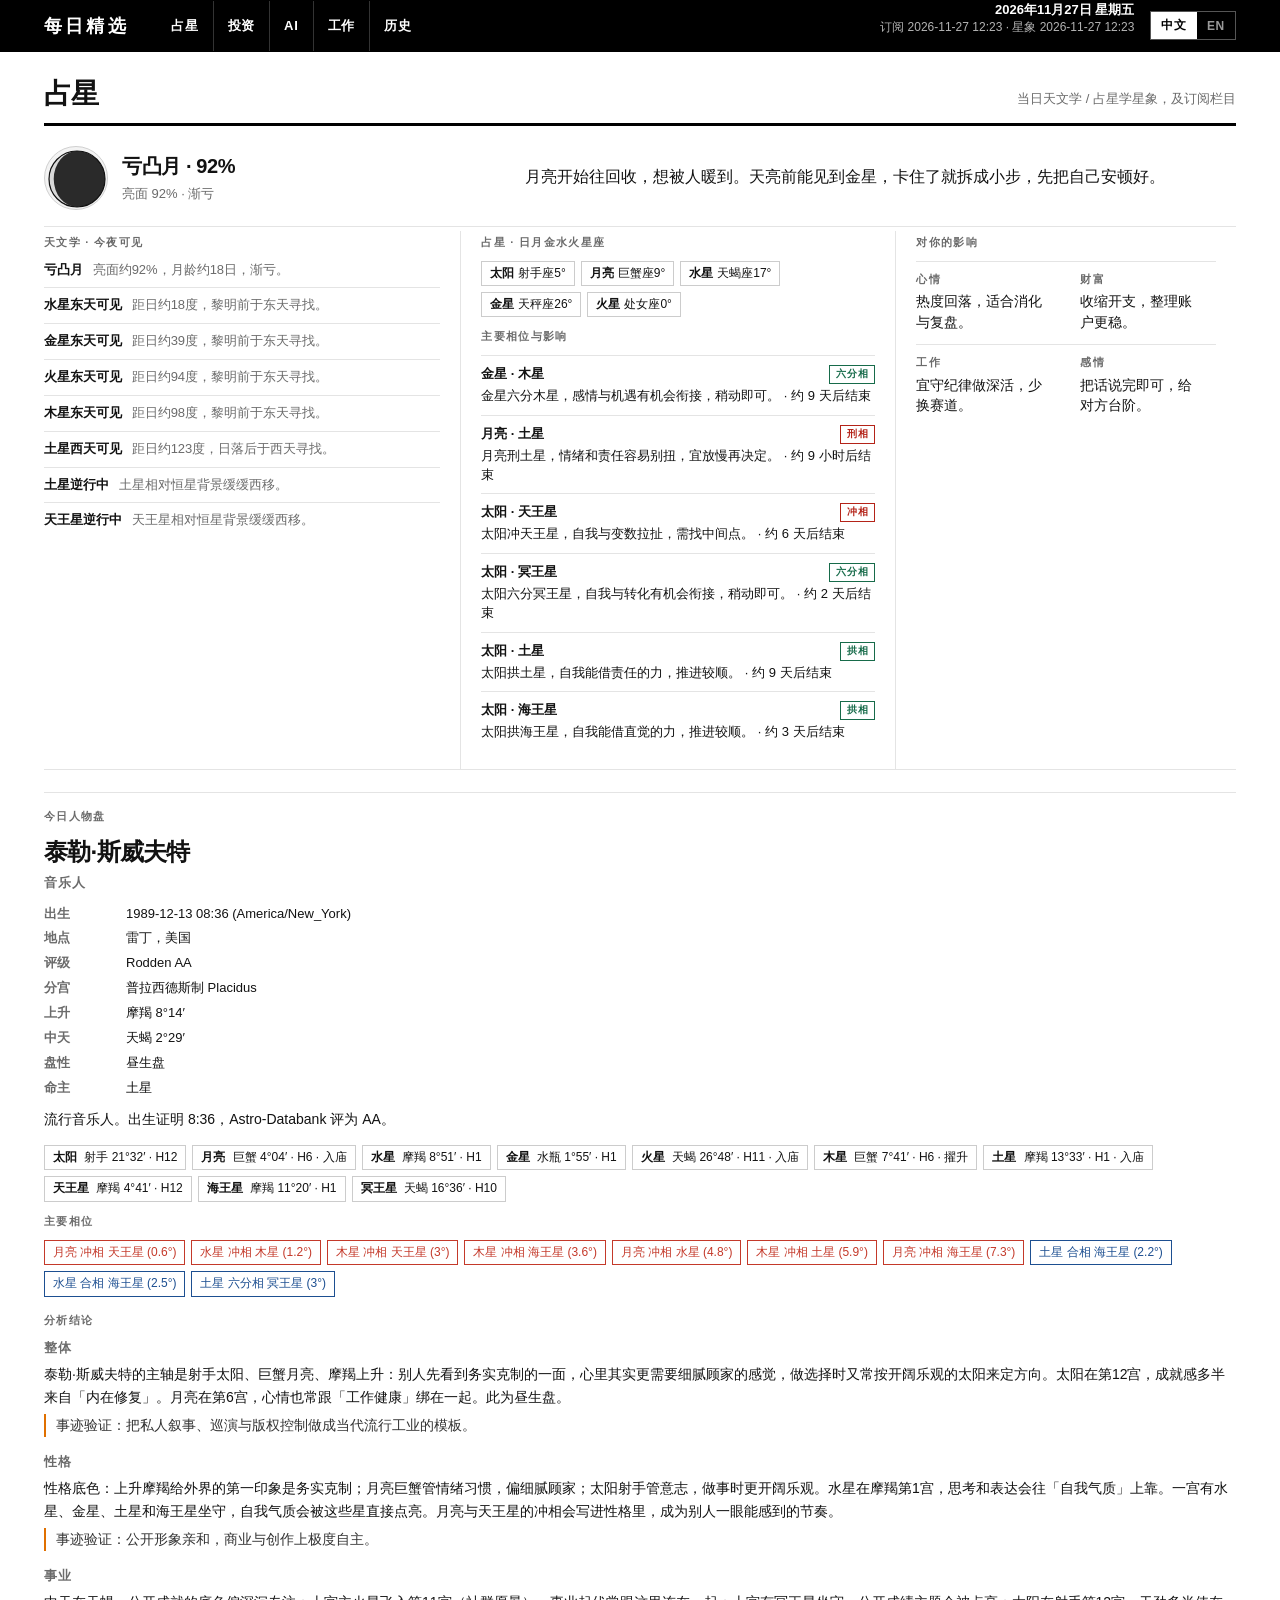
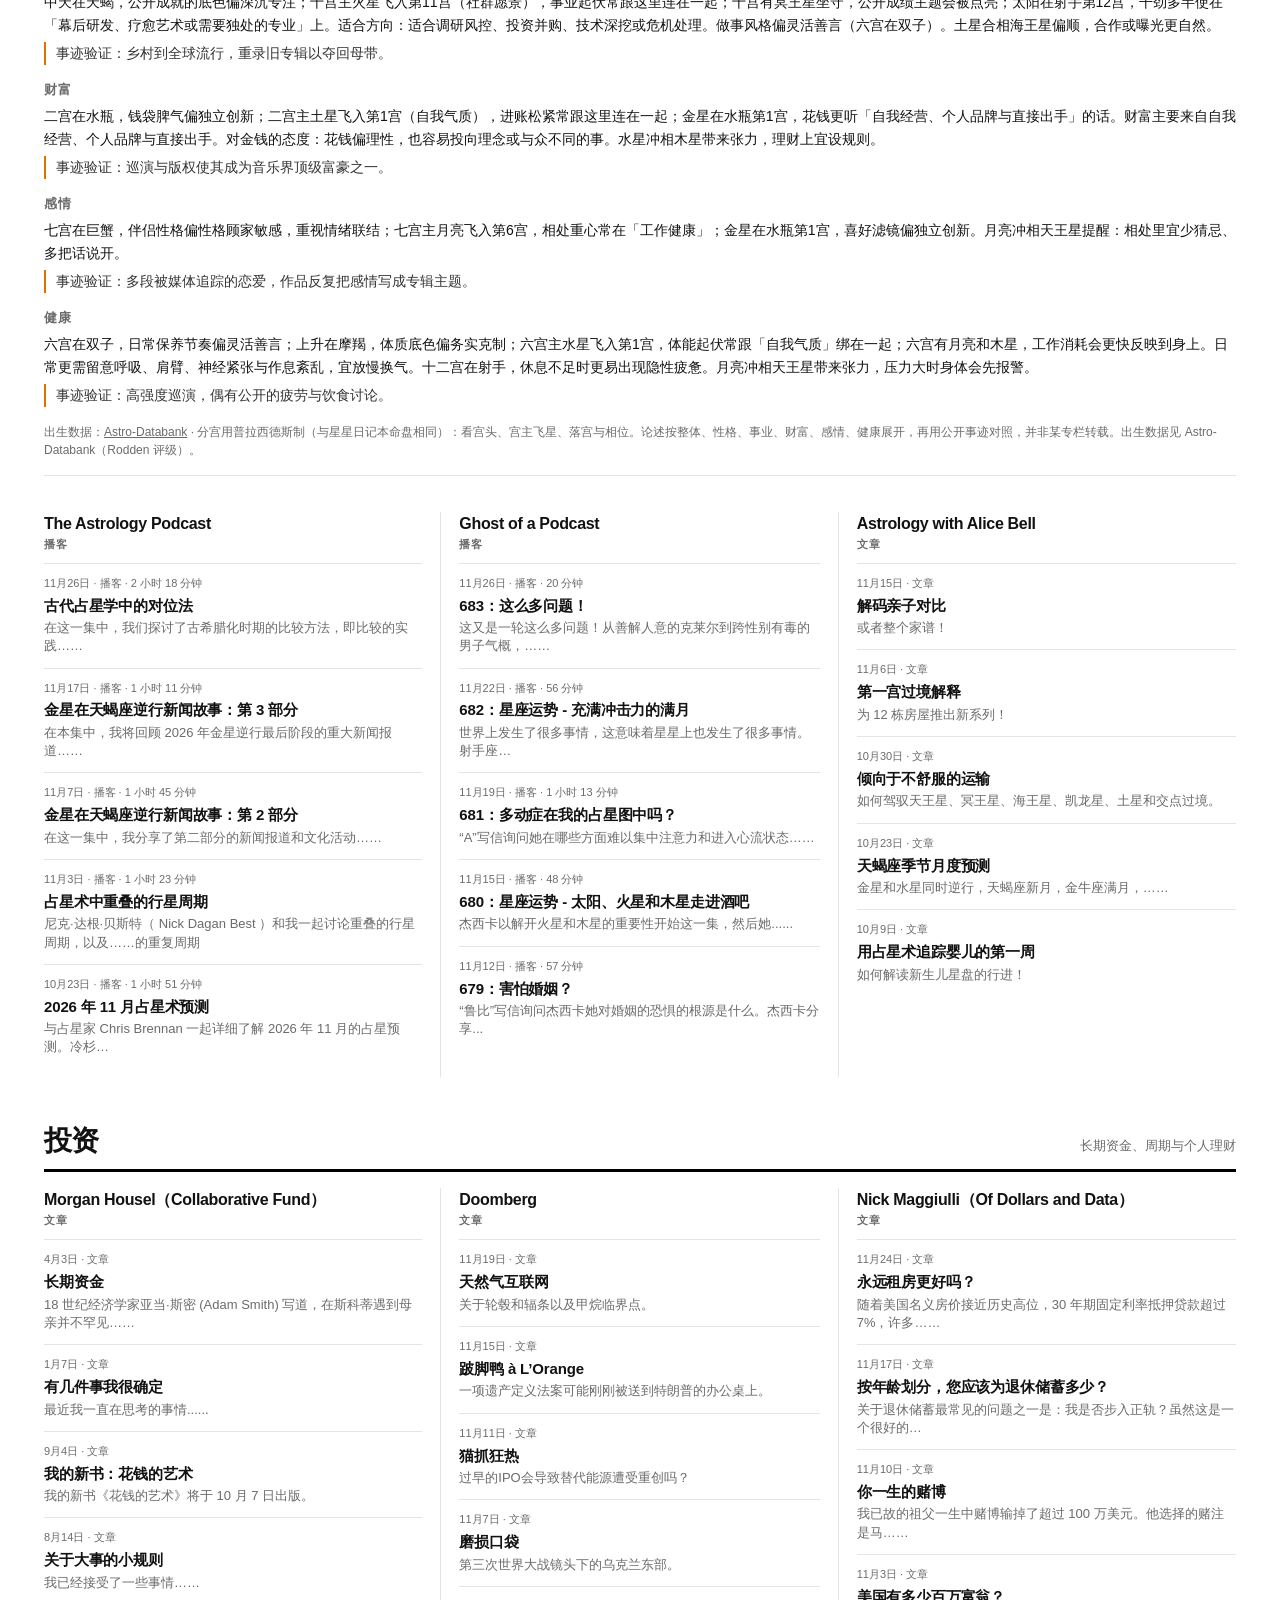
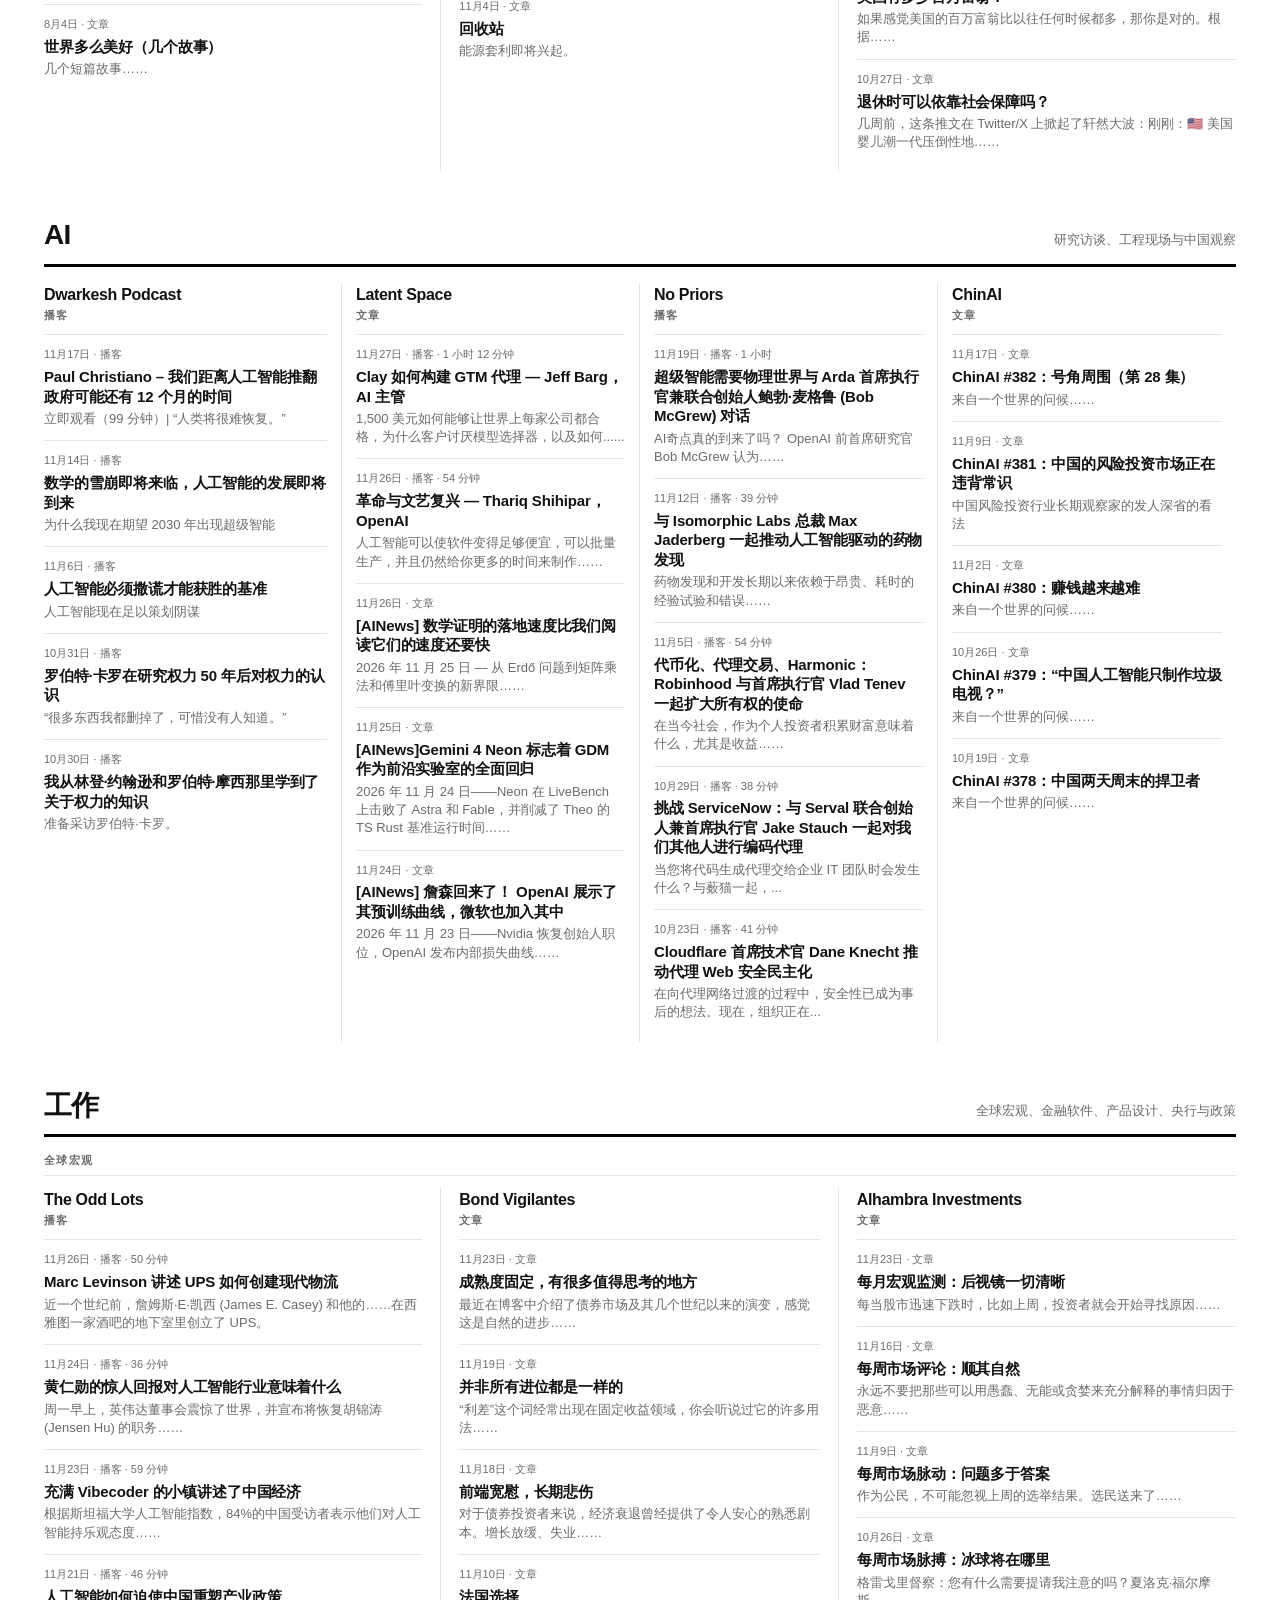
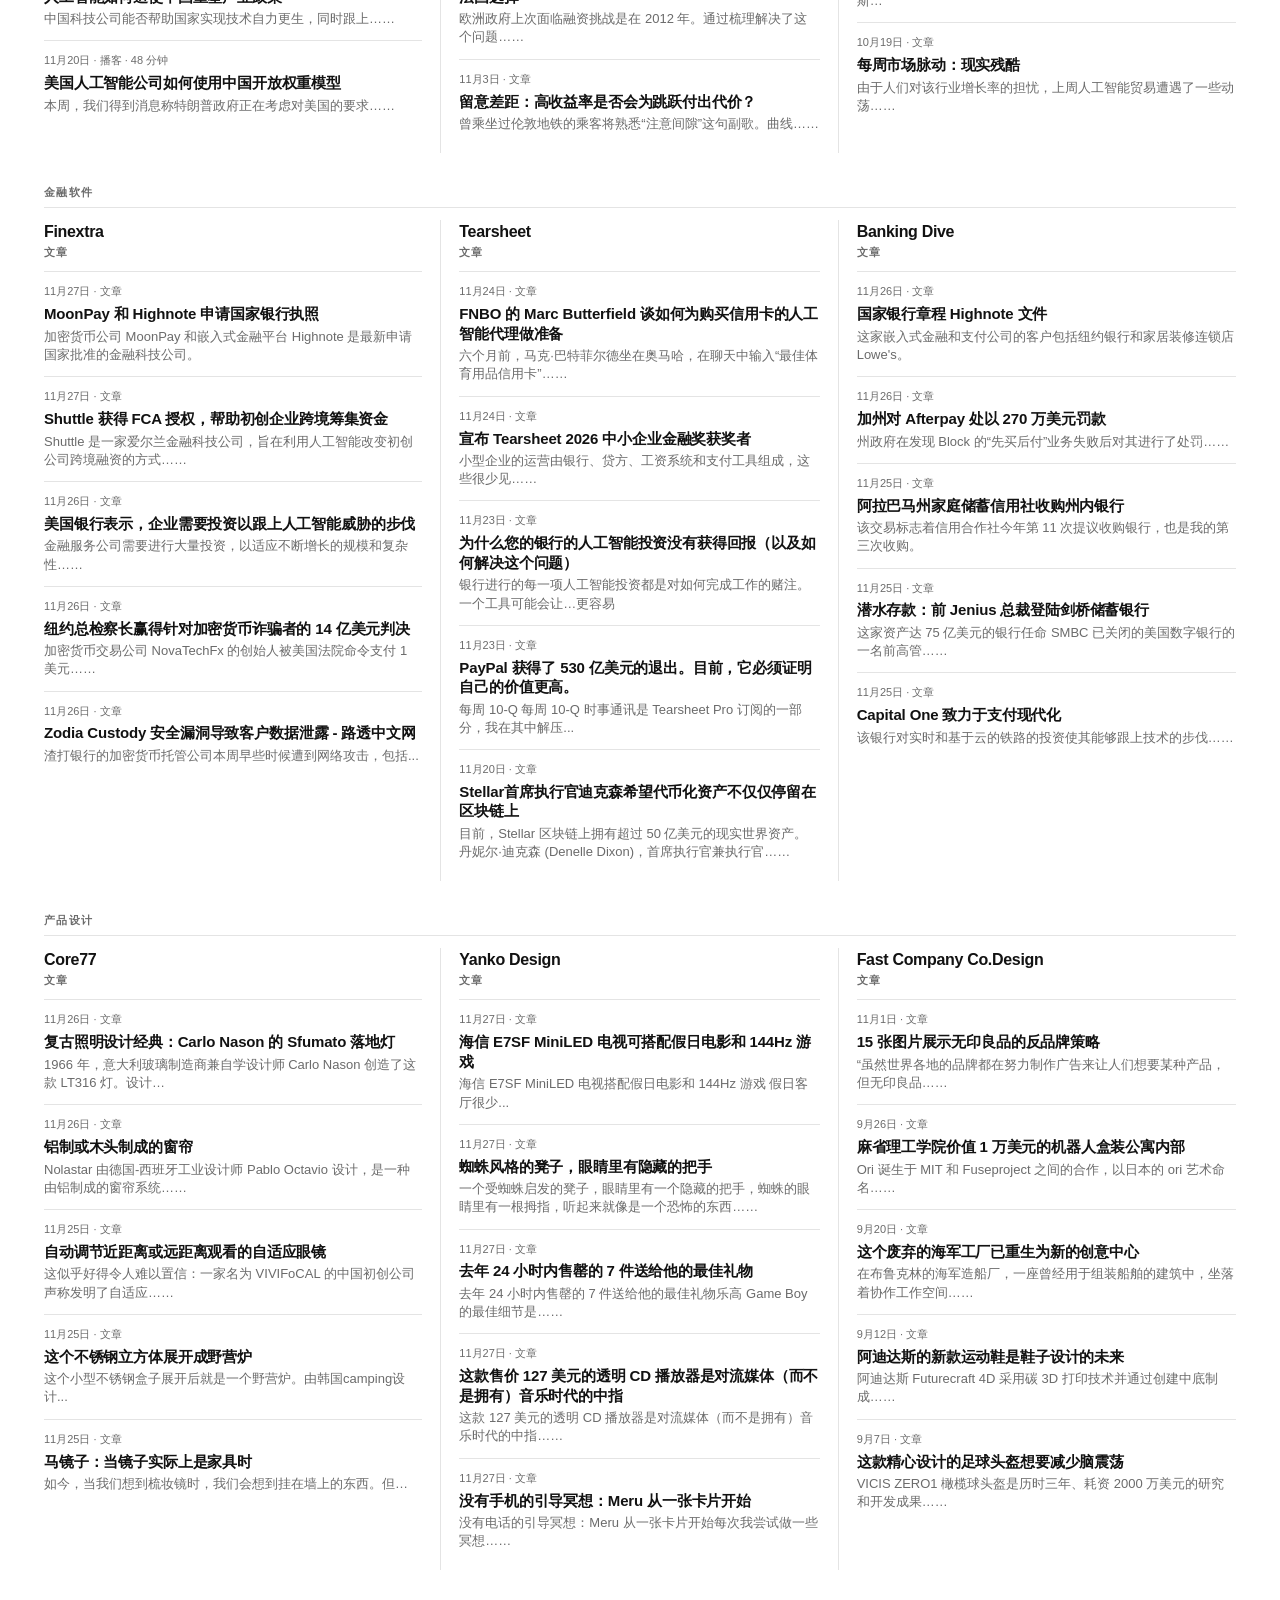
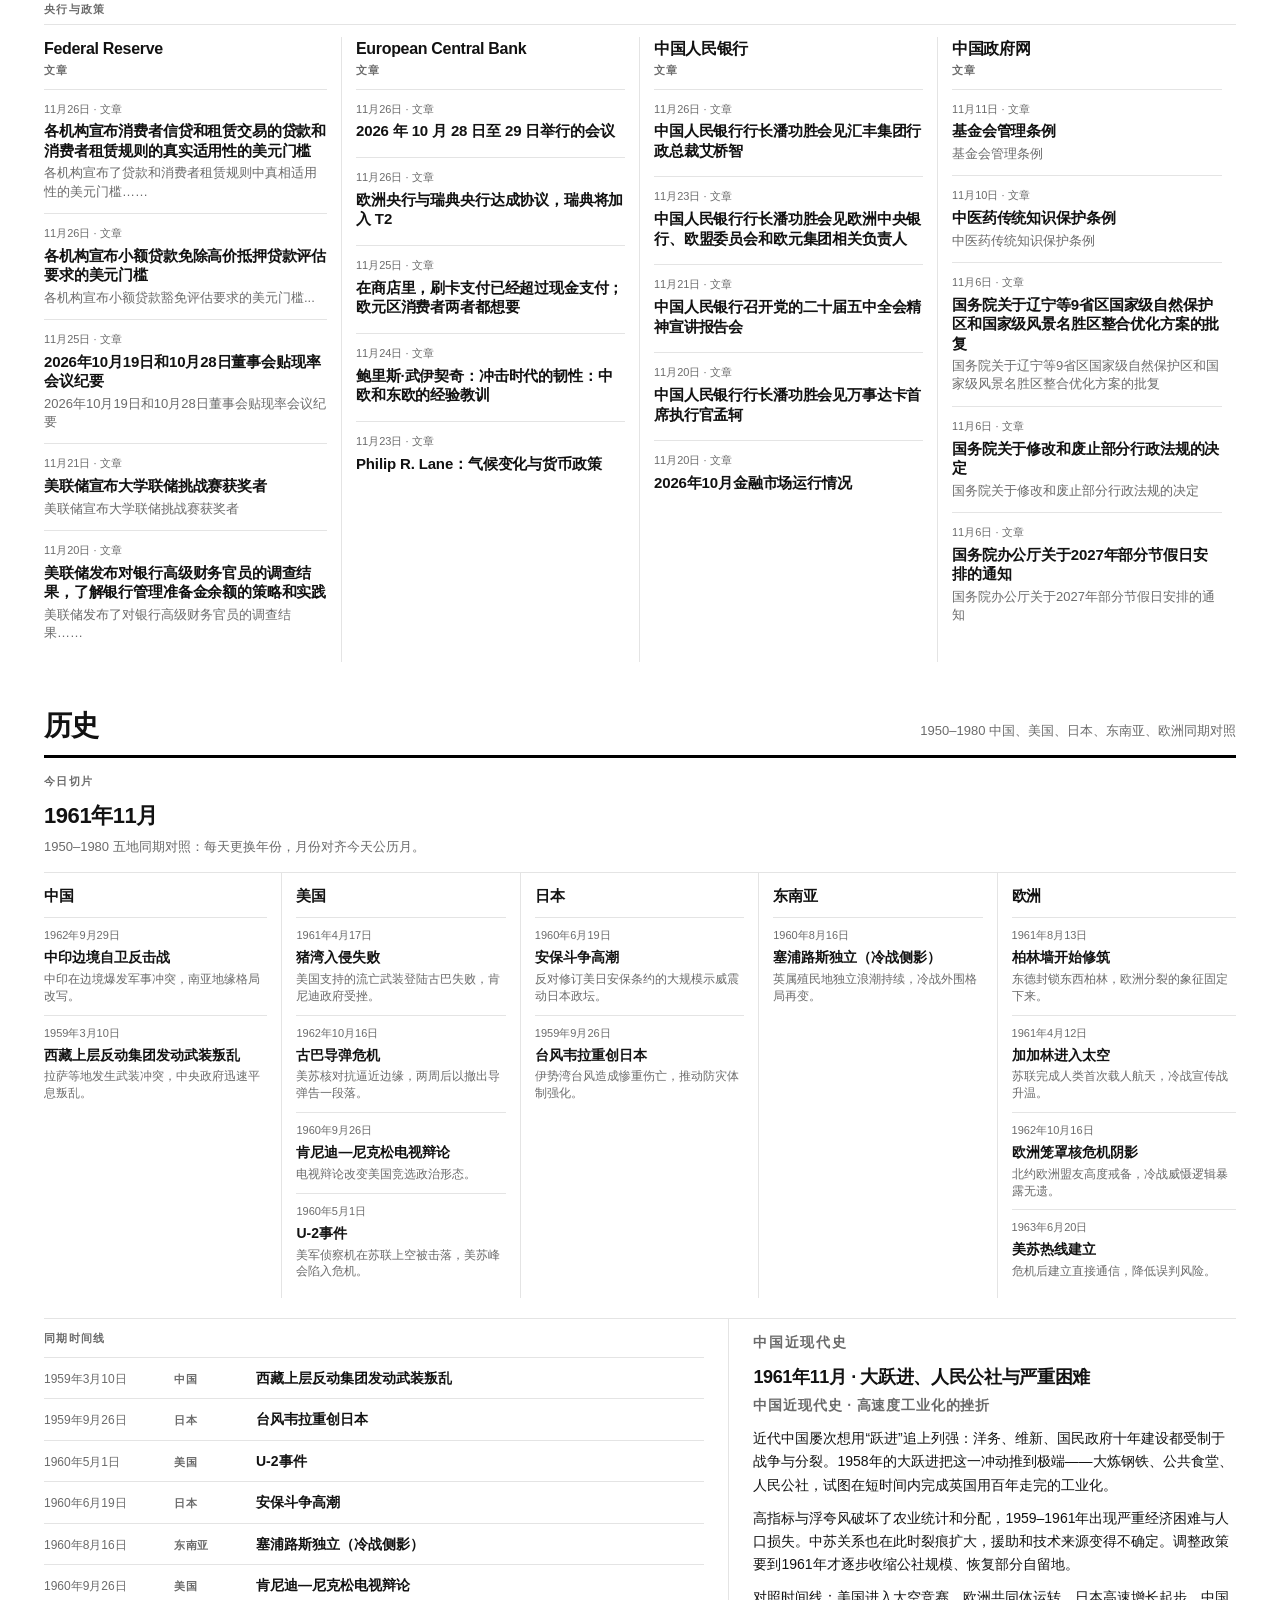
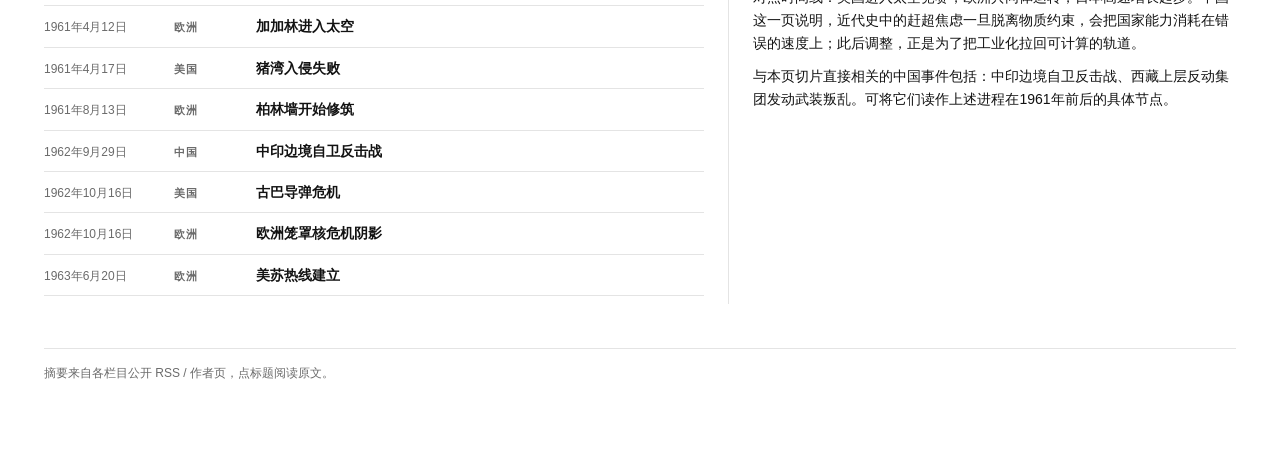
==== commit 3ee1068b: "chore: daily digest 2026-11-27" ====
--- a/index.html
+++ b/index.html
@@ -5,7 +5,7 @@
   <meta name="viewport" content="width=device-width, initial-scale=1" />
   <title>每日精选</title>
   <!-- 版式源码：digest.css；结构：本文件；交互：digest-ui.js -->
-  <link rel="stylesheet" href="digest.css?v=20261126222903" />
+  <link rel="stylesheet" href="digest.css?v=20261127042349" />
 </head>
 <body>
   <header class="topbar">
@@ -139,9 +139,9 @@
     </section>
     <footer class="note" id="foot-note"></footer>
   </div>
-  <script src="stars-data.js?v=20261126222903"></script>
-  <script src="digest-data.js?v=20261126222903"></script>
-  <script src="digest-ui.js?v=20261126222903"></script>
-  <script src="sky-refresh.js?v=20261126222903"></script>
+  <script src="stars-data.js?v=20261127042349"></script>
+  <script src="digest-data.js?v=20261127042349"></script>
+  <script src="digest-ui.js?v=20261127042349"></script>
+  <script src="sky-refresh.js?v=20261127042349"></script>
 </body>
 </html>
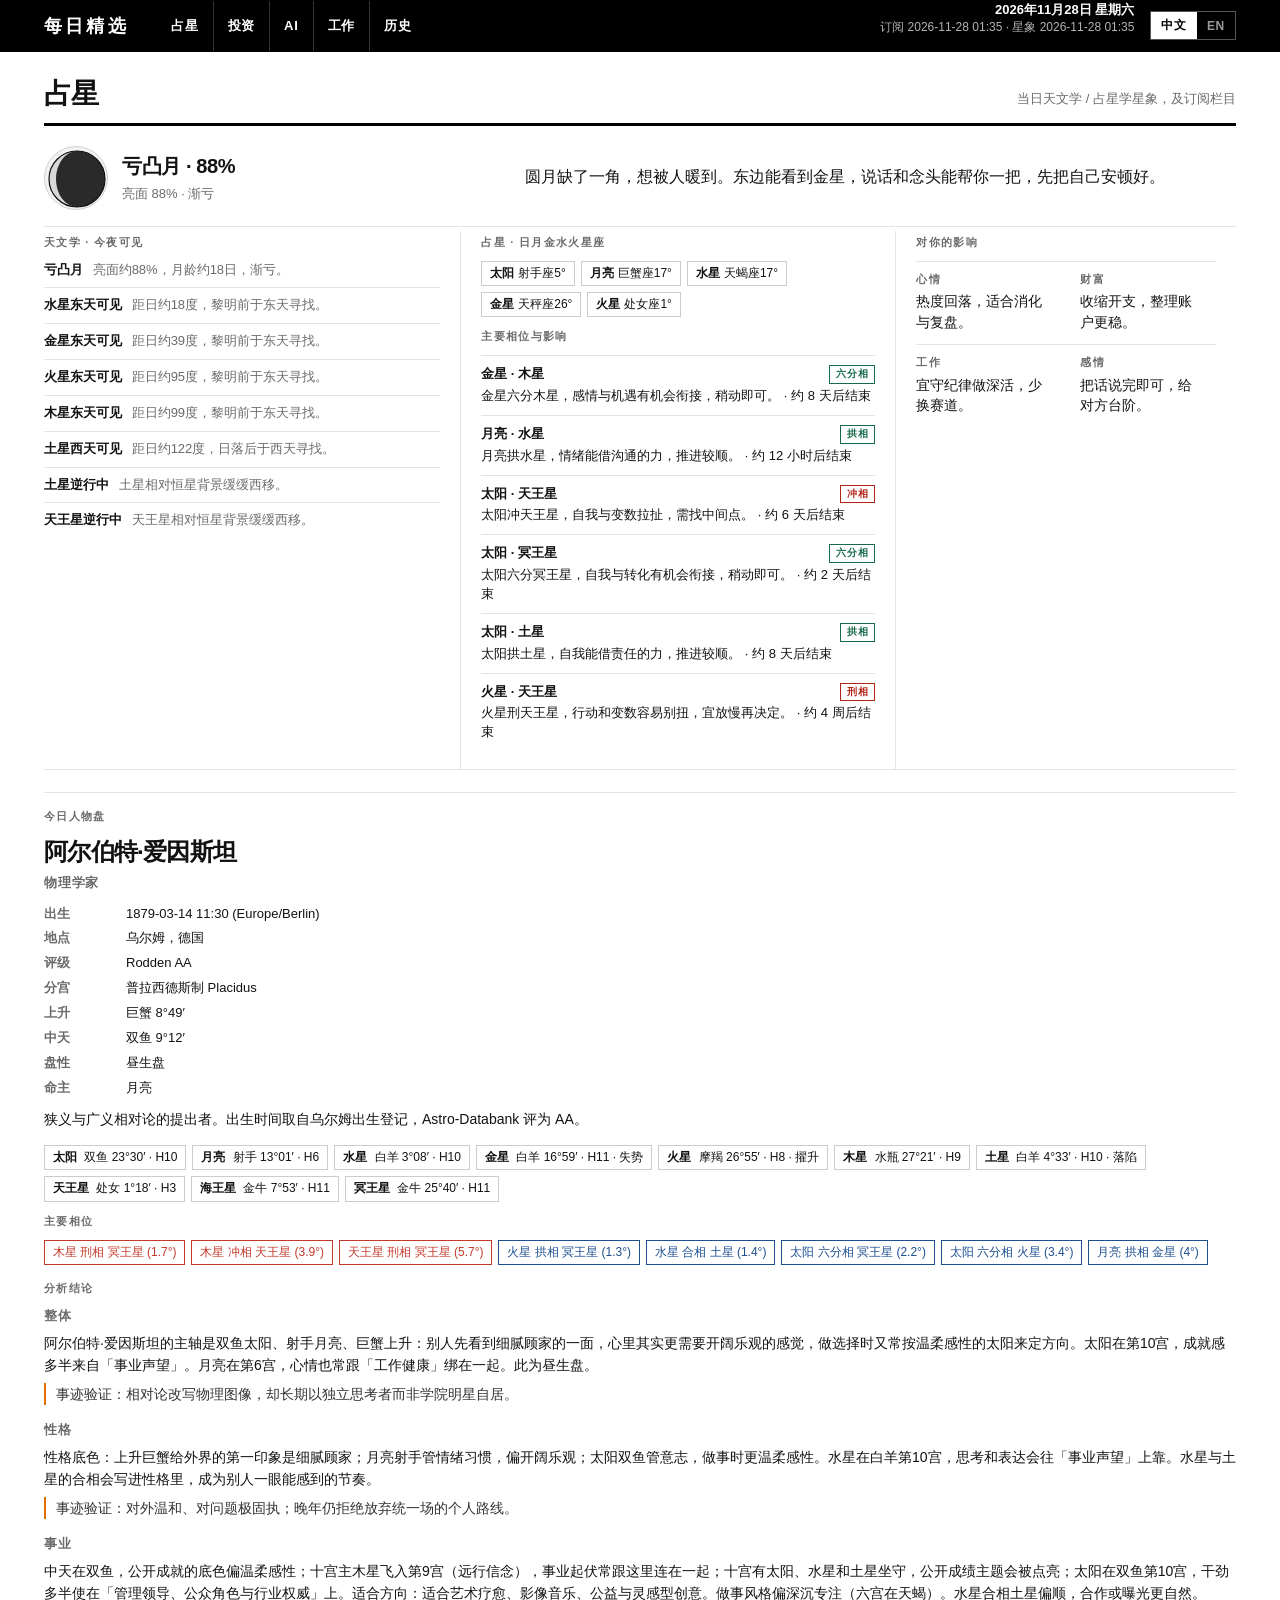
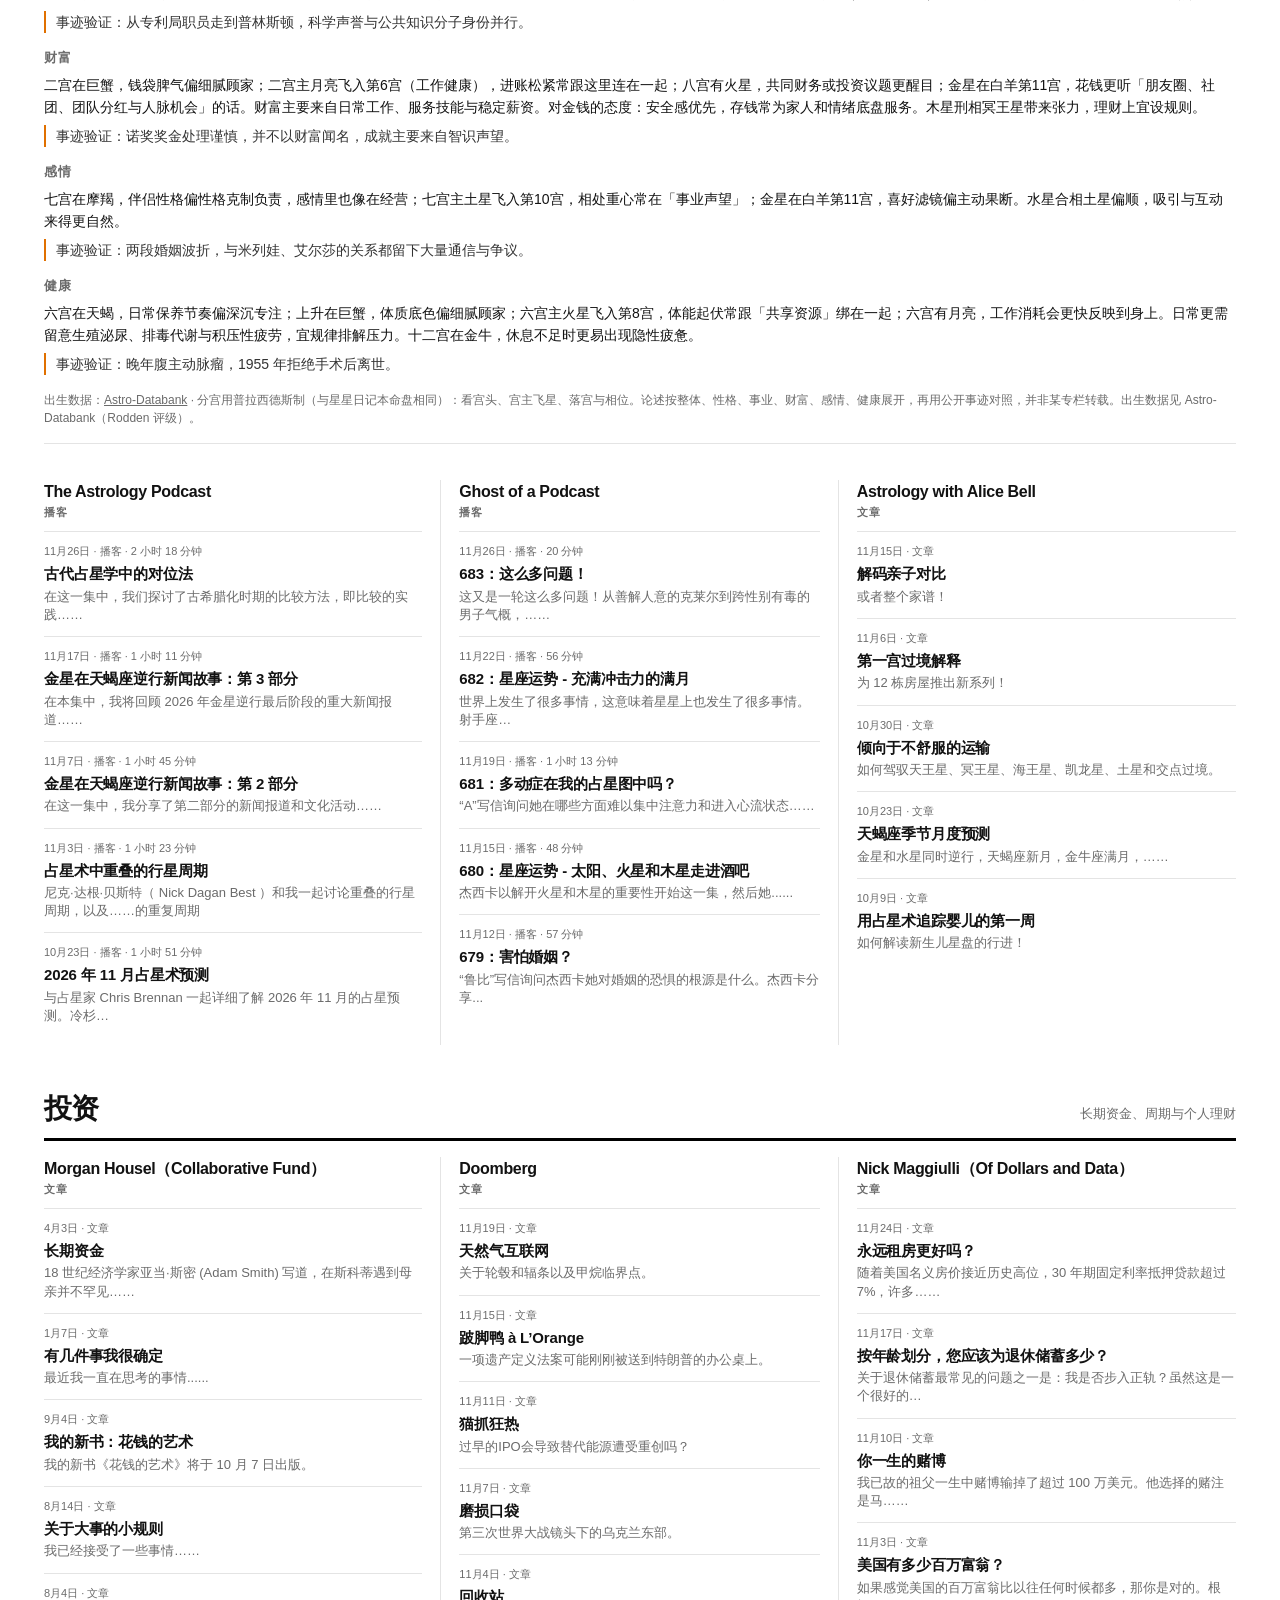
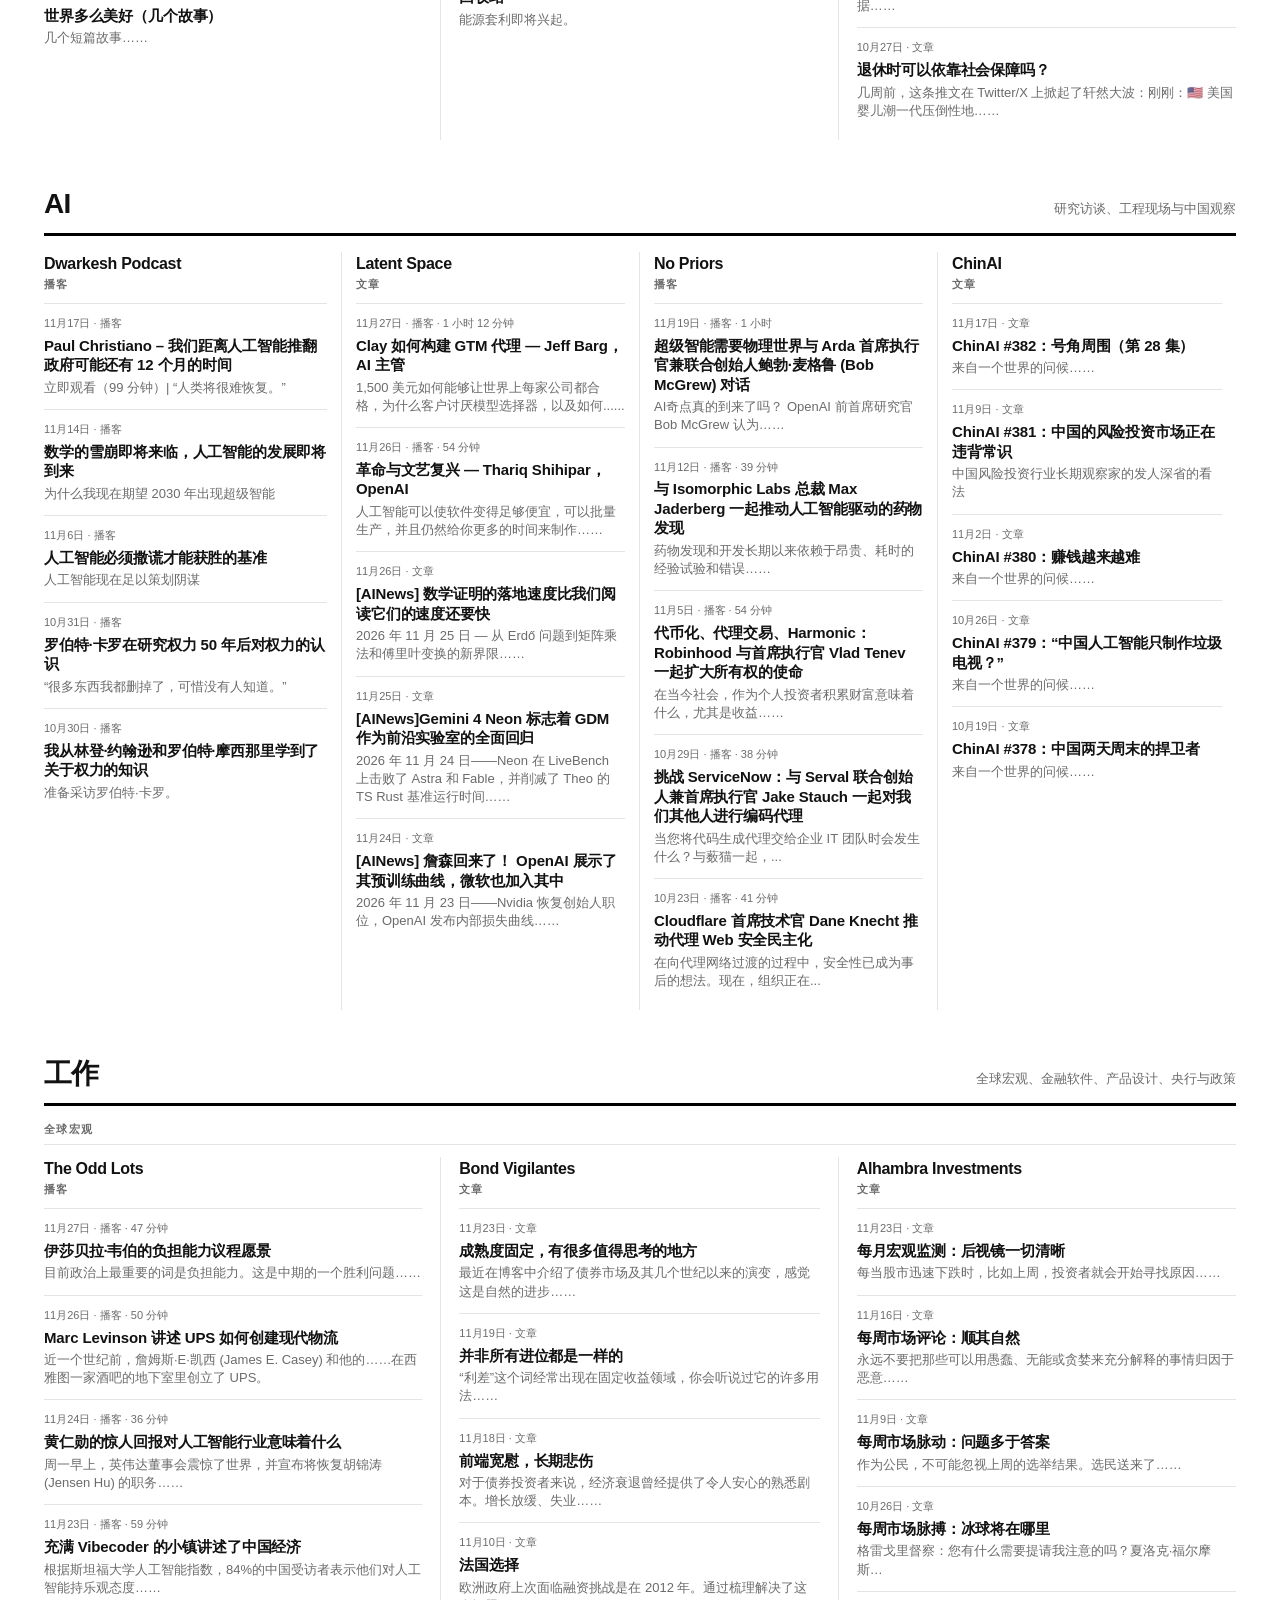
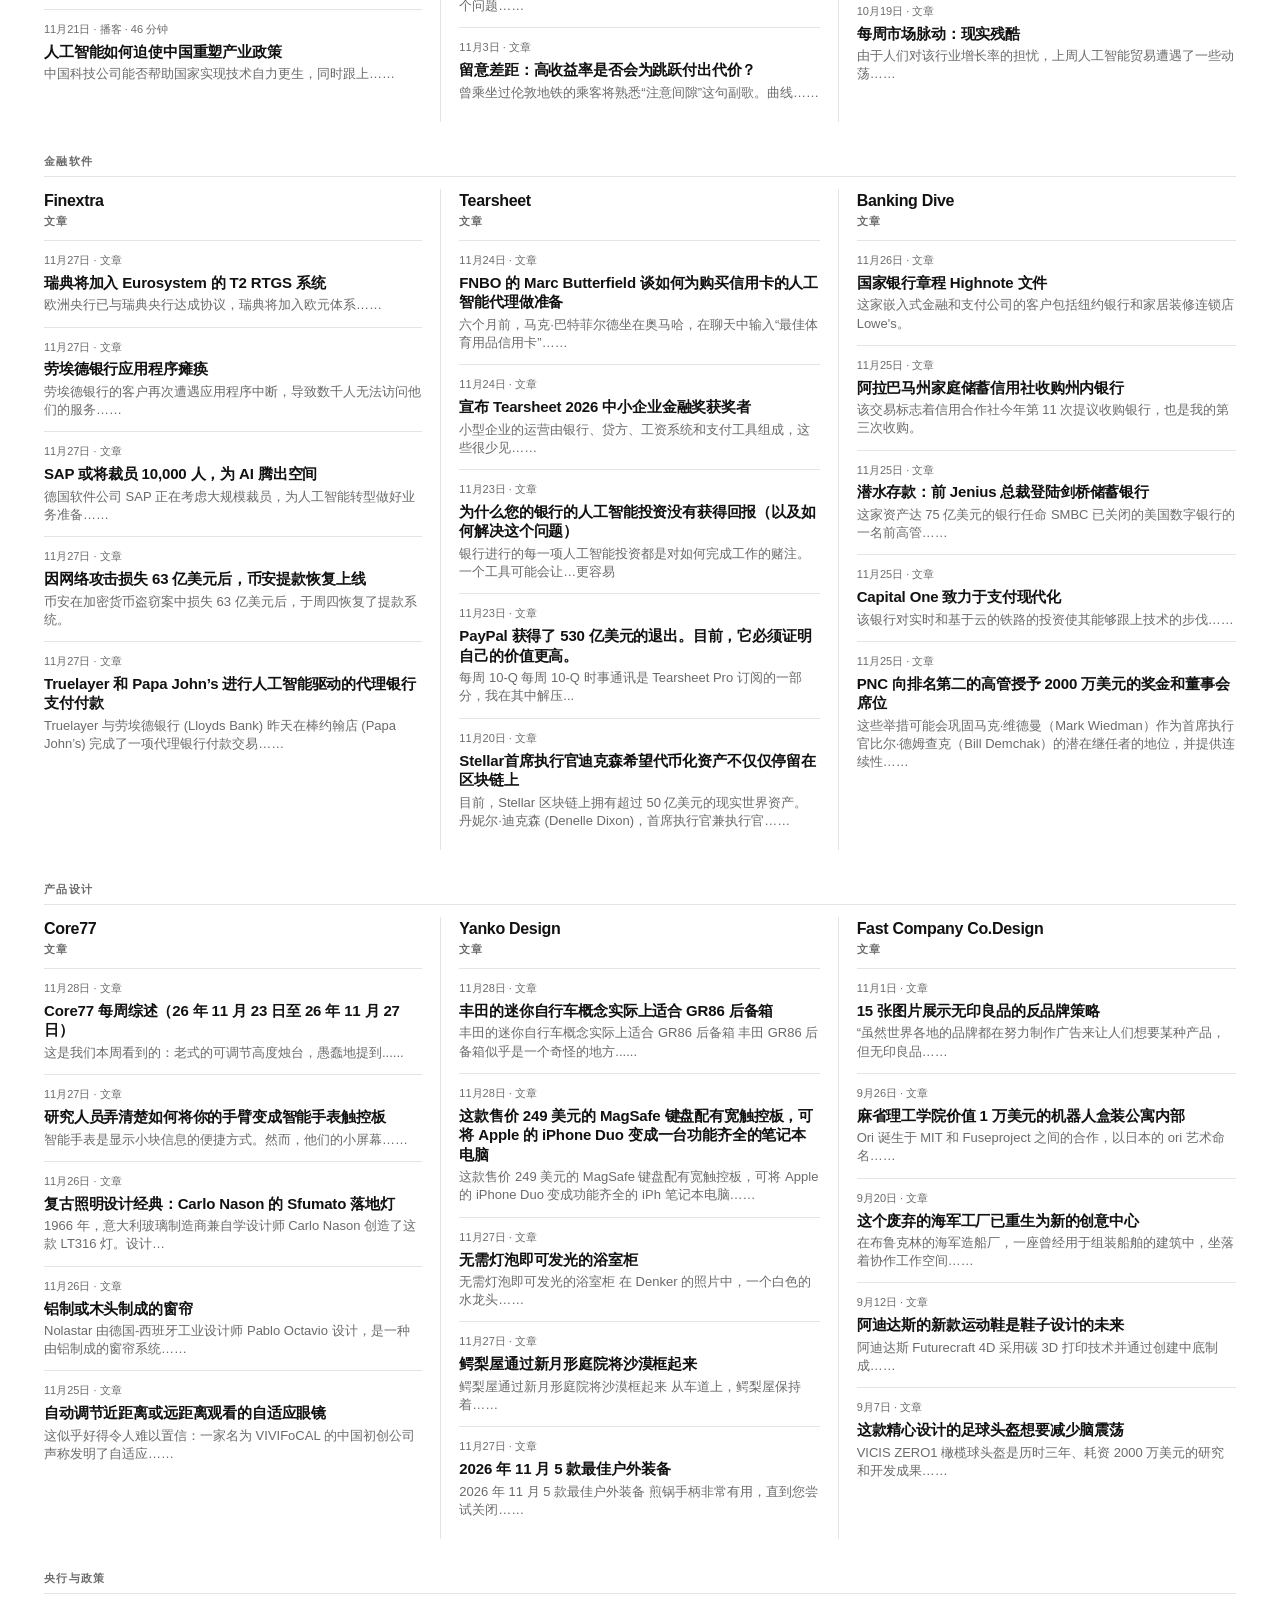
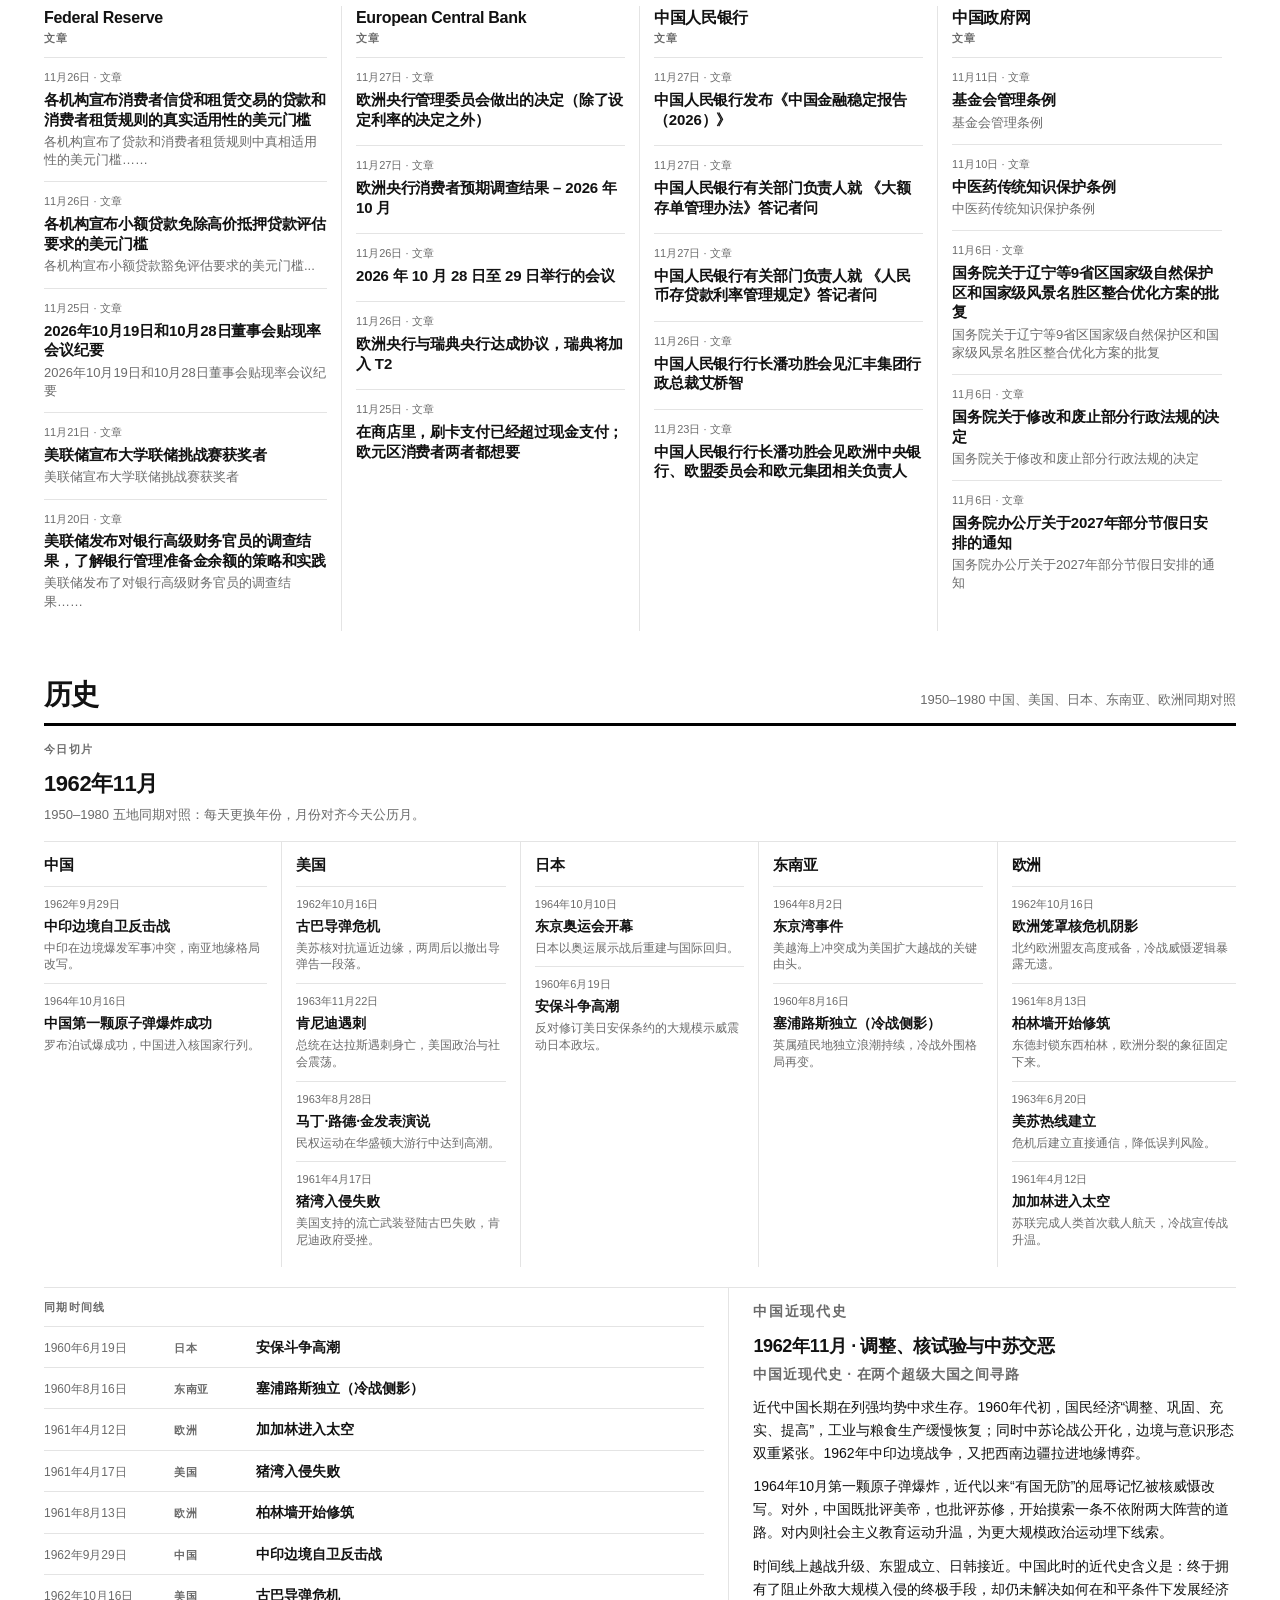
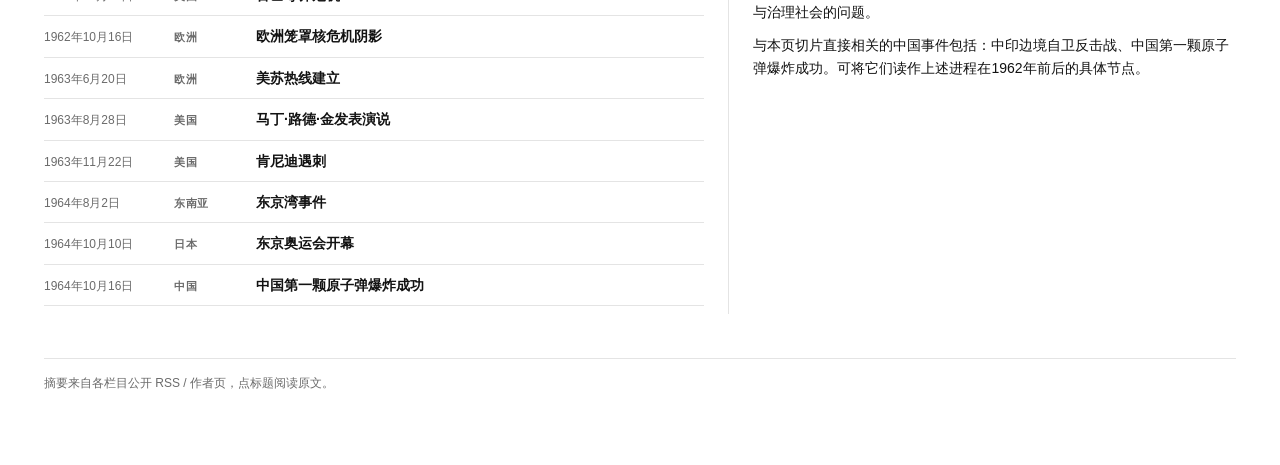
==== commit 06add942: "chore: daily digest 2026-11-28" ====
--- a/index.html
+++ b/index.html
@@ -5,7 +5,7 @@
   <meta name="viewport" content="width=device-width, initial-scale=1" />
   <title>每日精选</title>
   <!-- 版式源码：digest.css；结构：本文件；交互：digest-ui.js -->
-  <link rel="stylesheet" href="digest.css?v=20261127042349" />
+  <link rel="stylesheet" href="digest.css?v=20261127173545" />
 </head>
 <body>
   <header class="topbar">
@@ -139,9 +139,9 @@
     </section>
     <footer class="note" id="foot-note"></footer>
   </div>
-  <script src="stars-data.js?v=20261127042349"></script>
-  <script src="digest-data.js?v=20261127042349"></script>
-  <script src="digest-ui.js?v=20261127042349"></script>
-  <script src="sky-refresh.js?v=20261127042349"></script>
+  <script src="stars-data.js?v=20261127173545"></script>
+  <script src="digest-data.js?v=20261127173545"></script>
+  <script src="digest-ui.js?v=20261127173545"></script>
+  <script src="sky-refresh.js?v=20261127173545"></script>
 </body>
 </html>
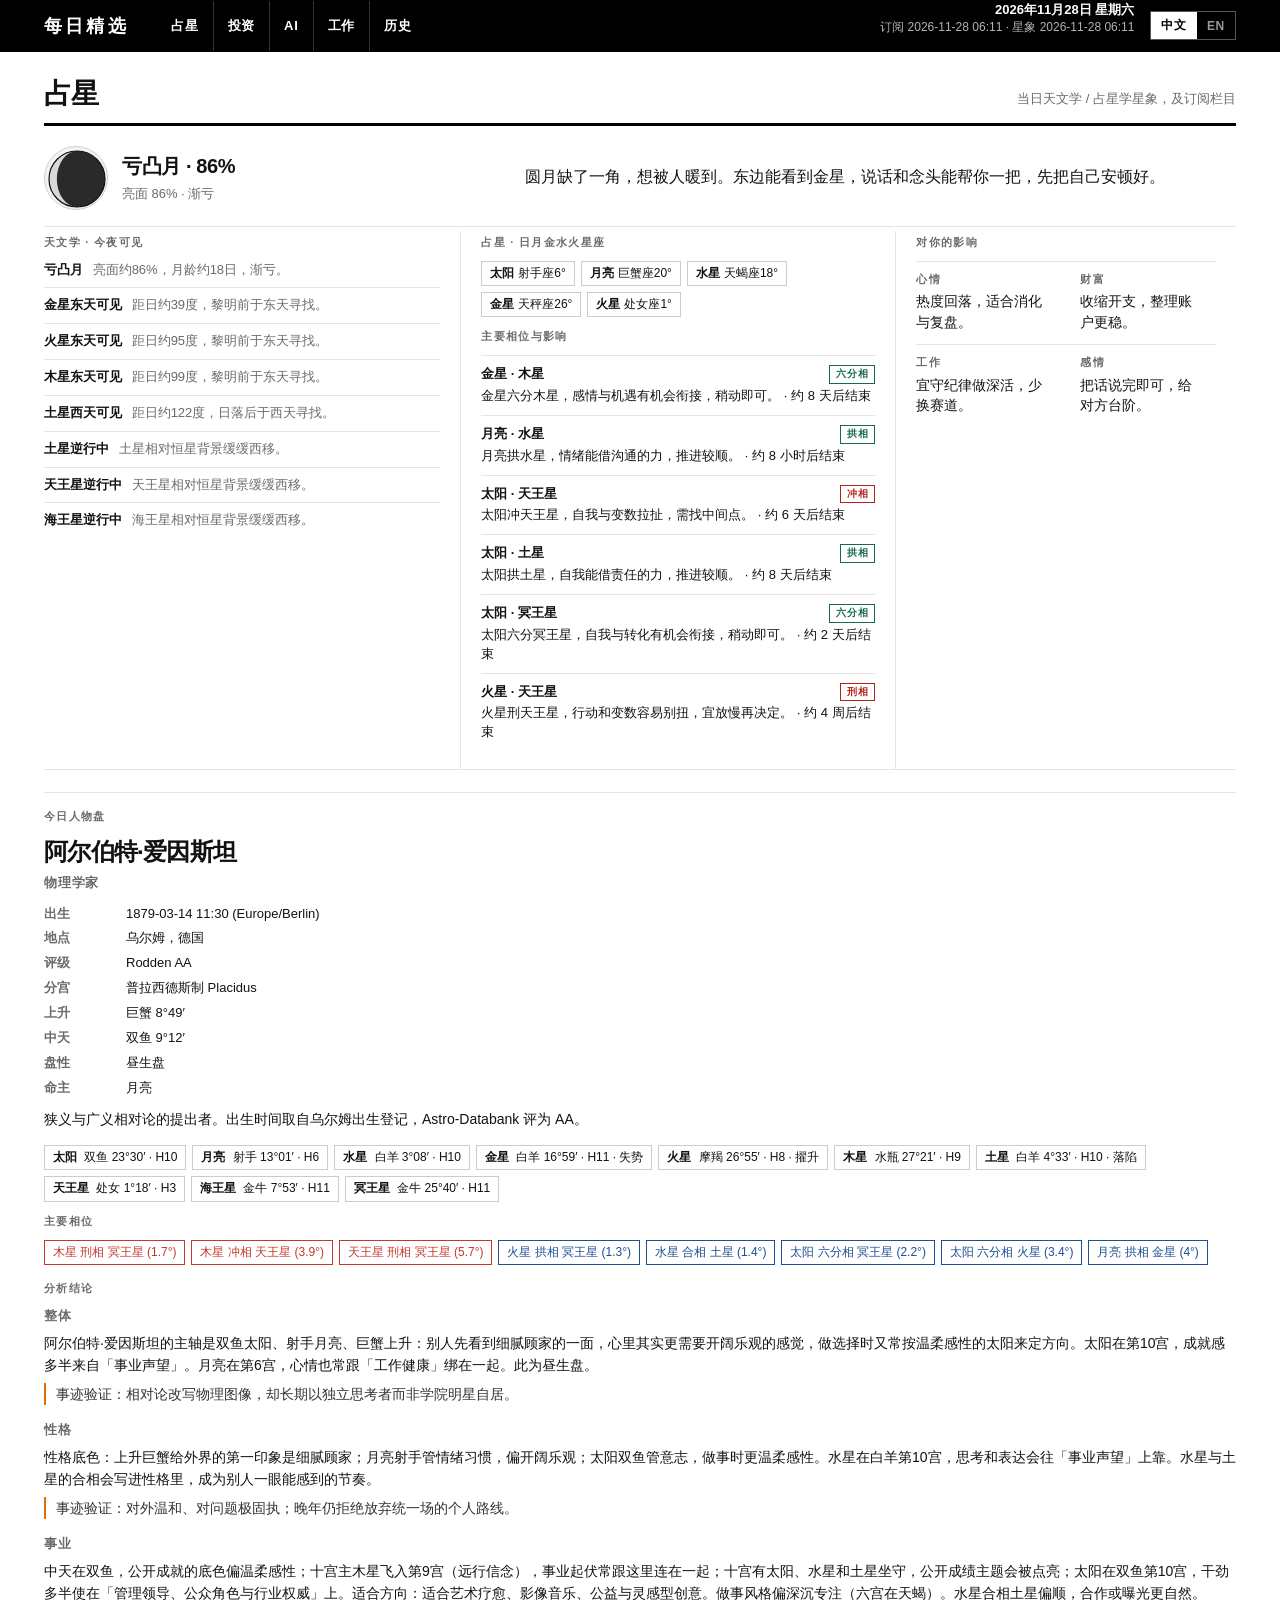
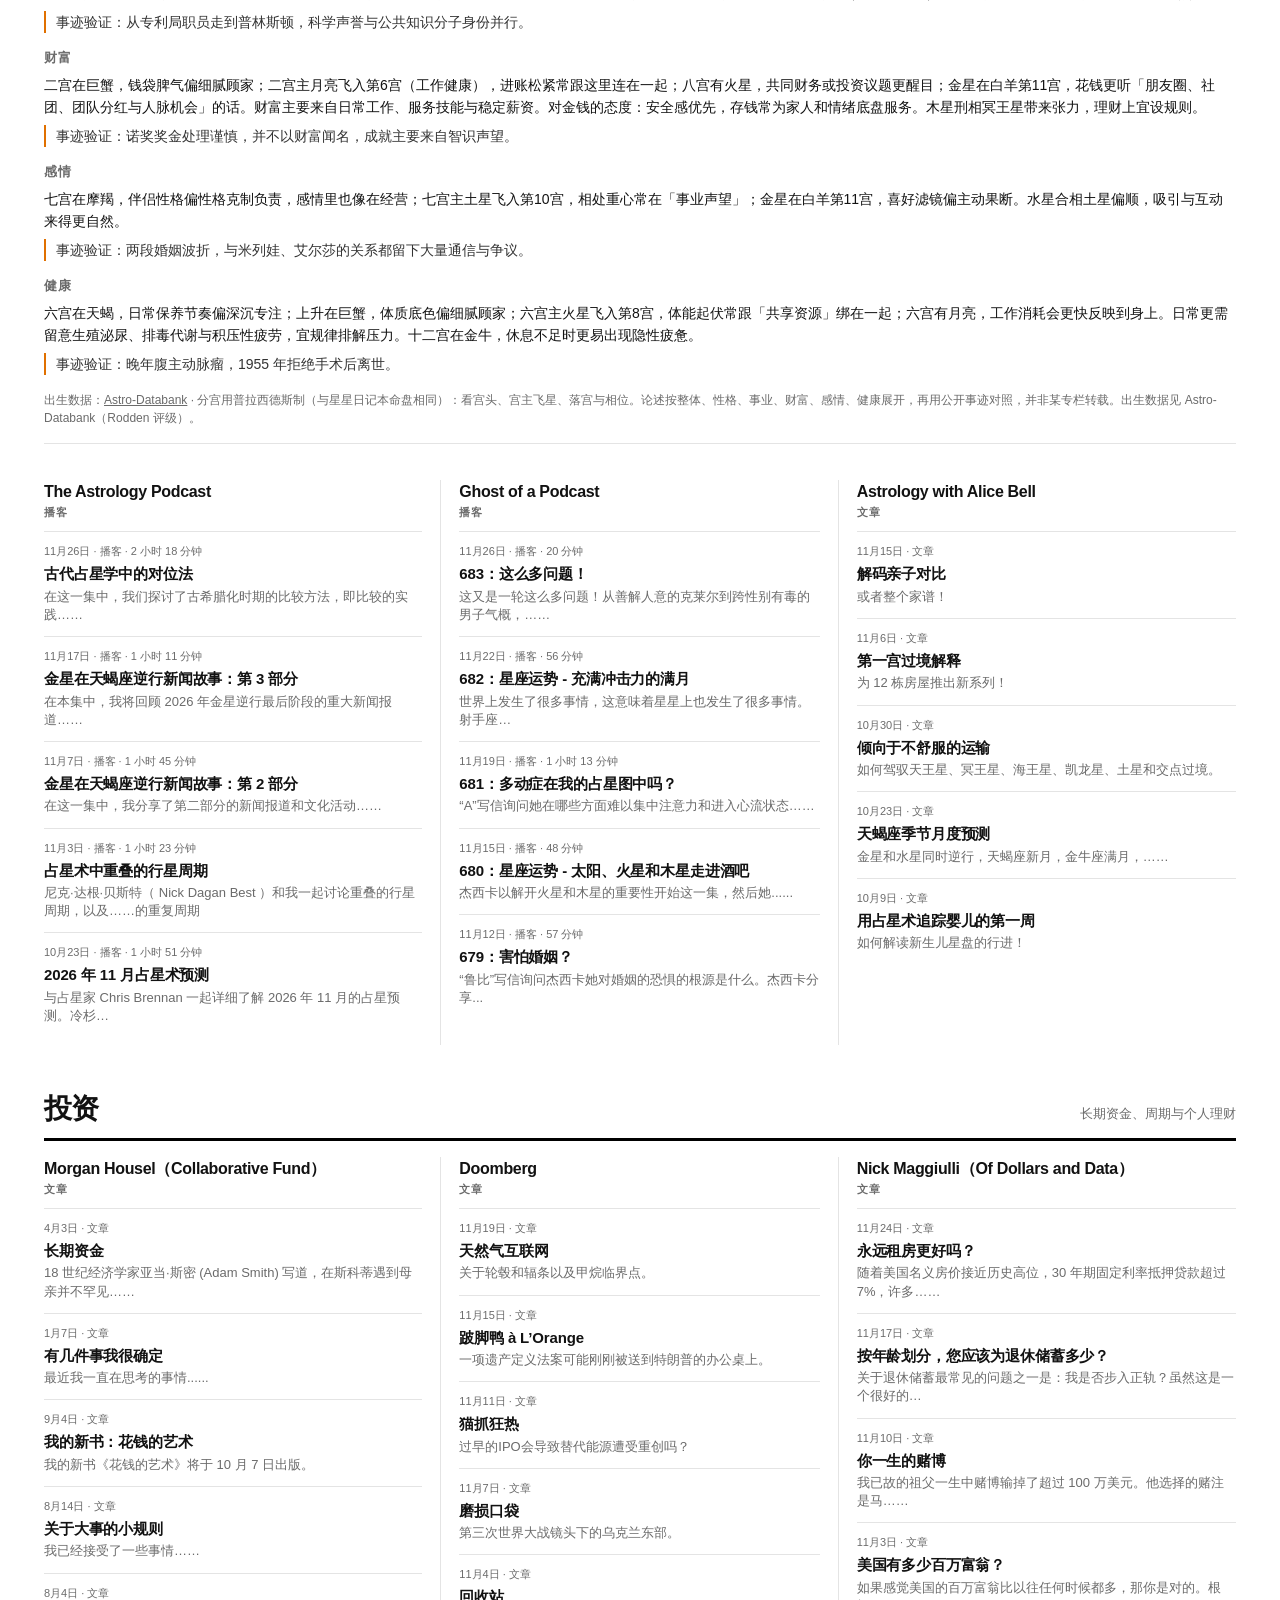
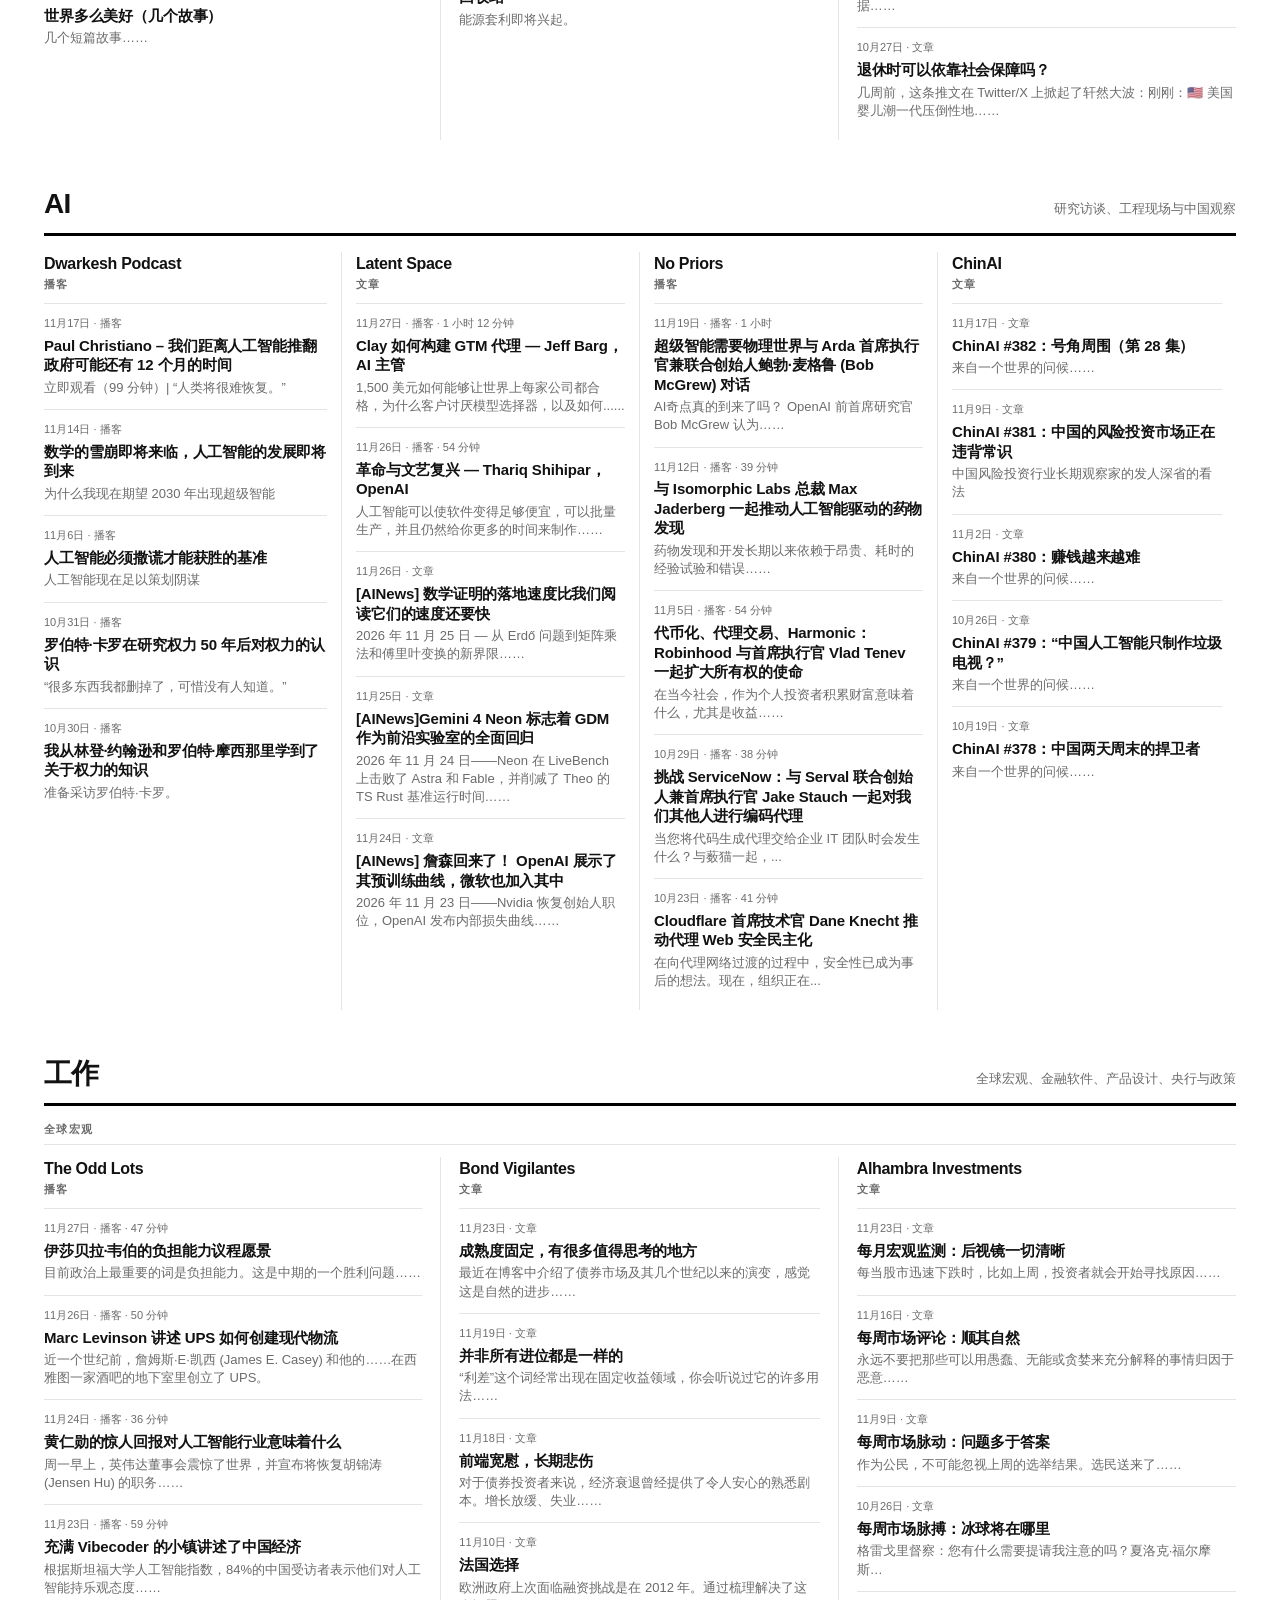
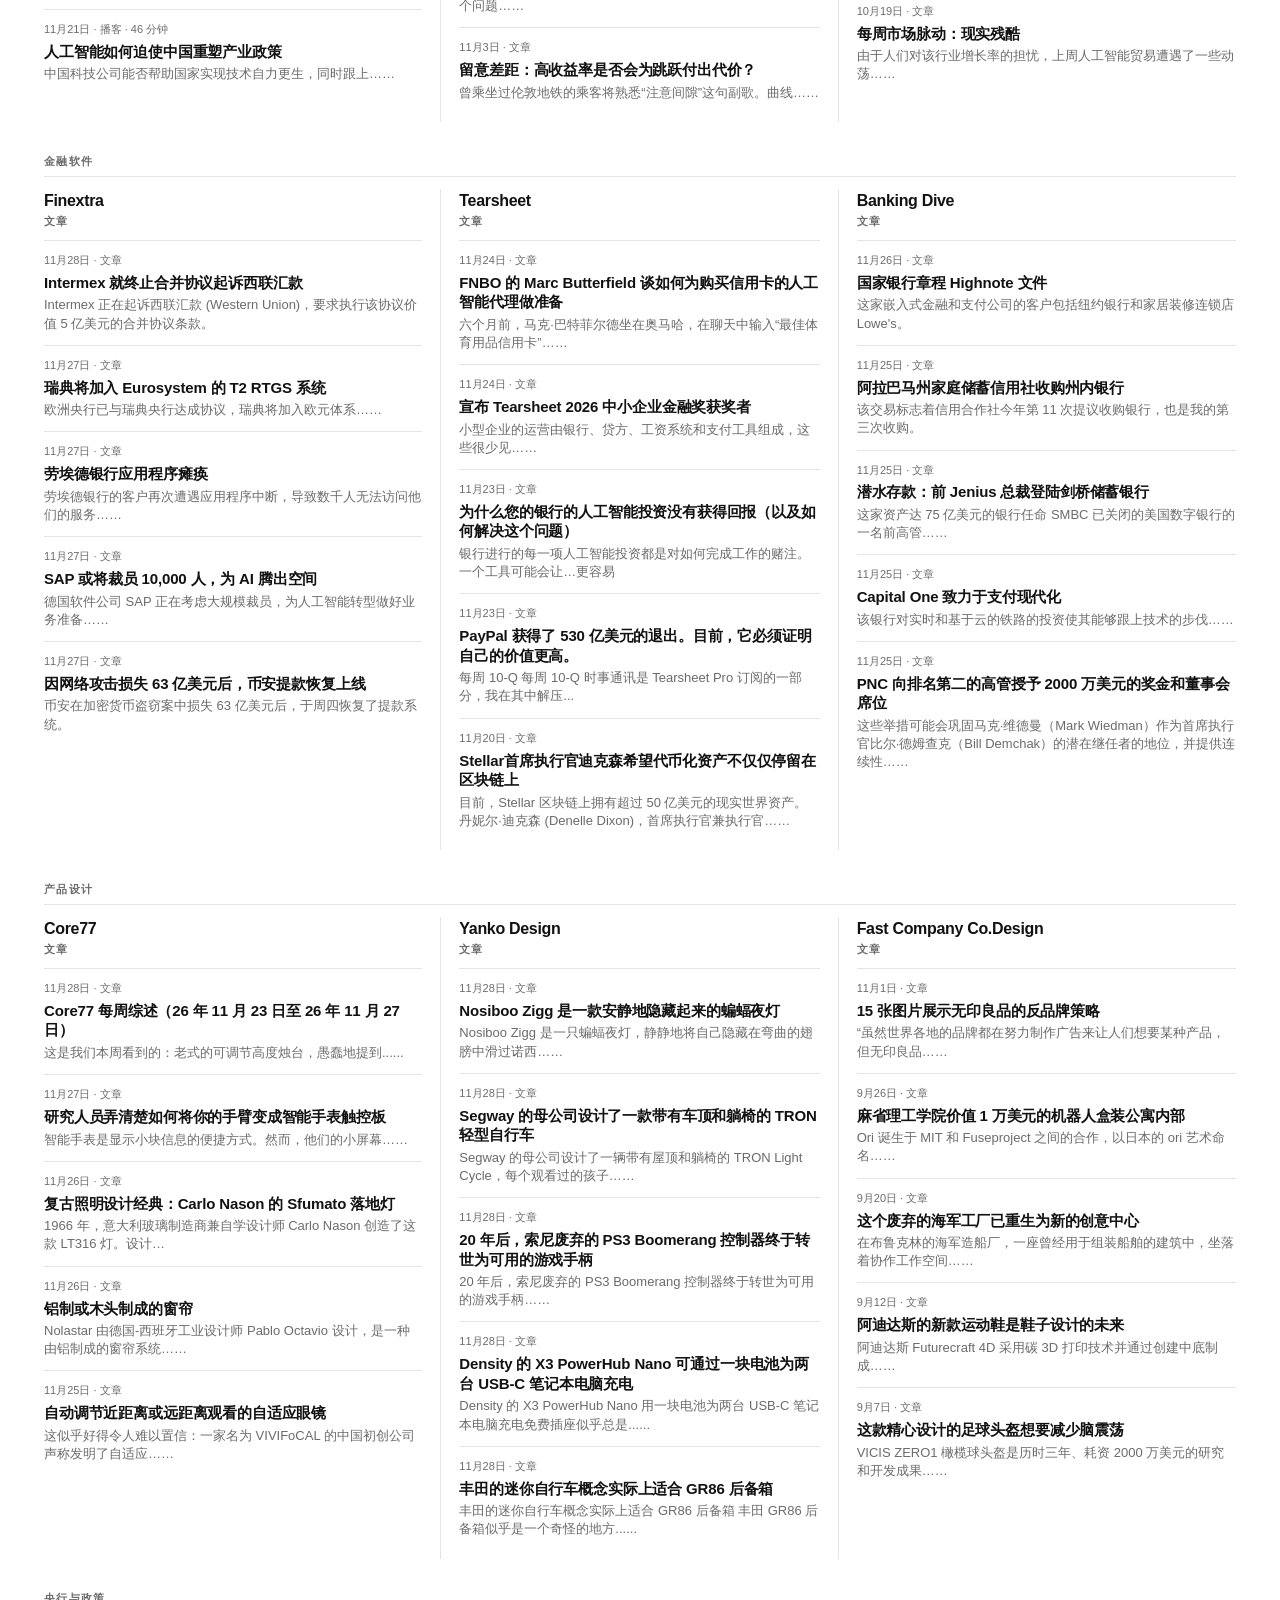
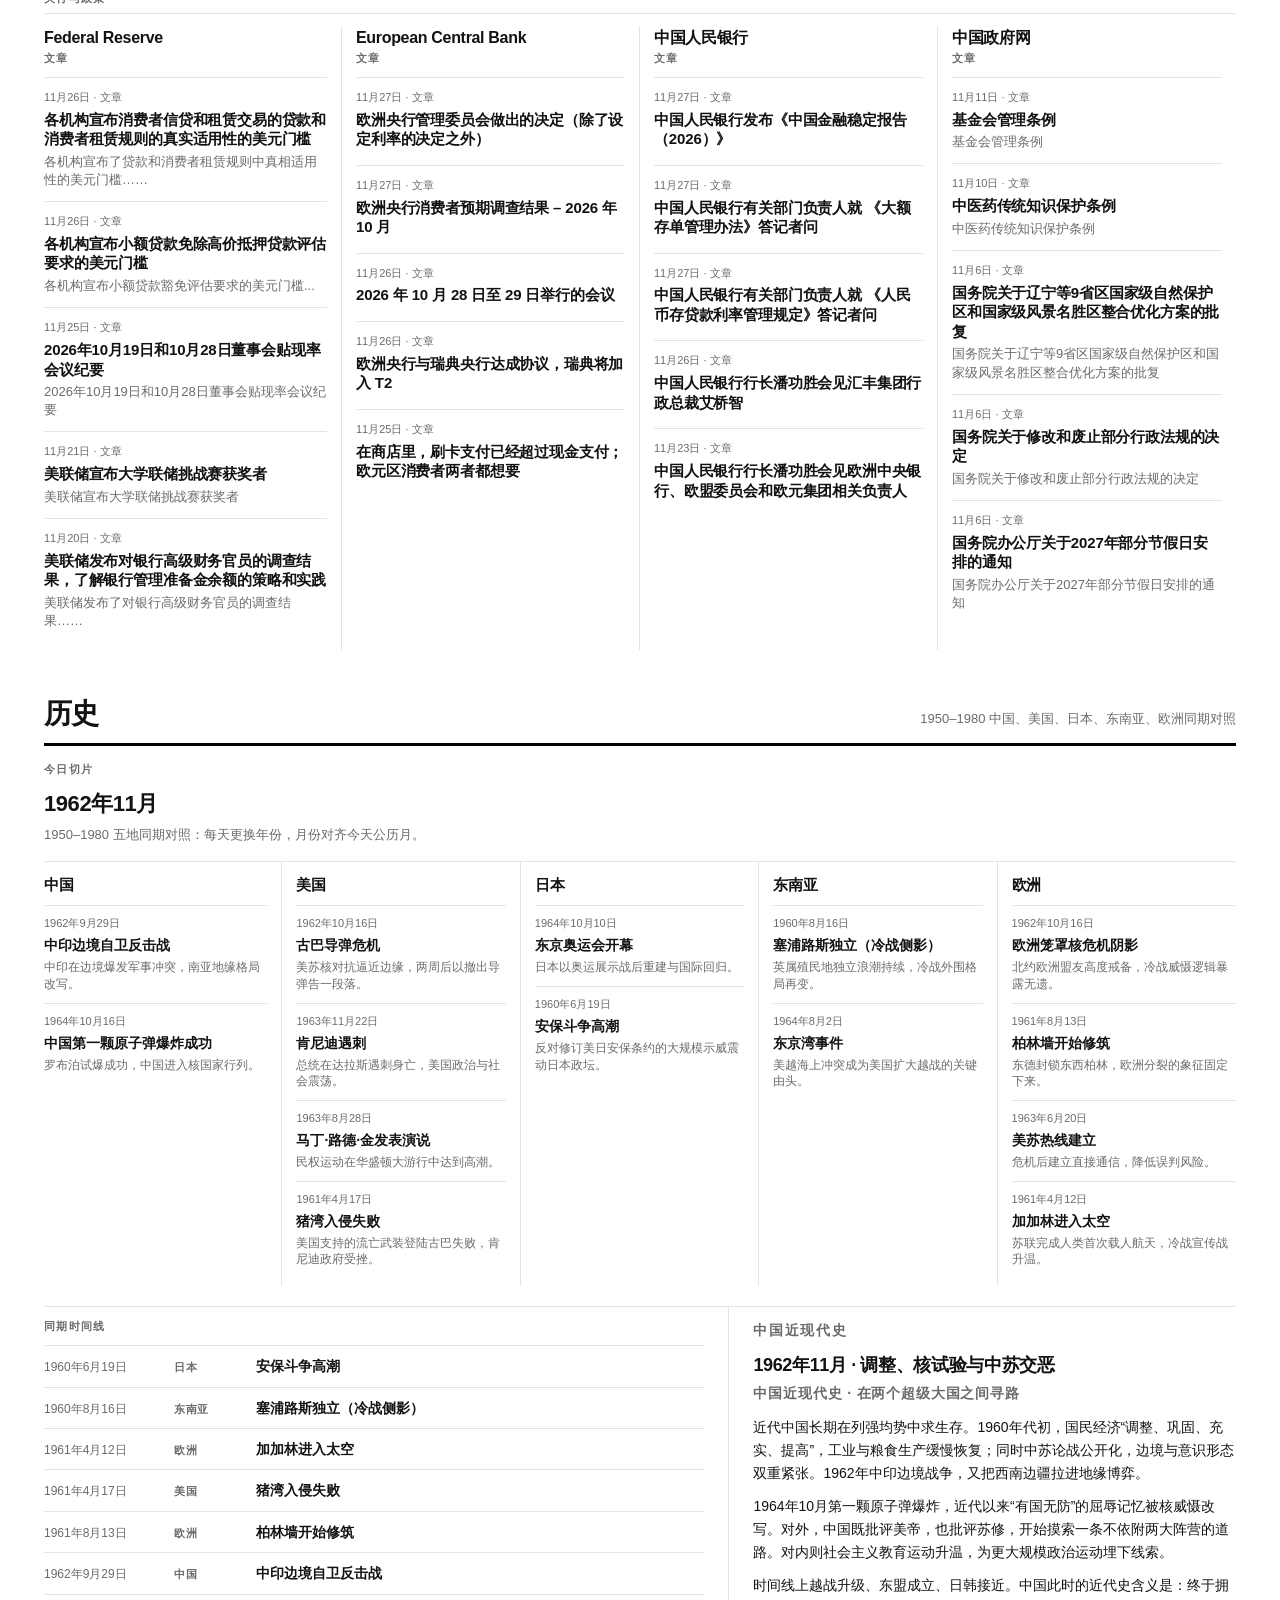
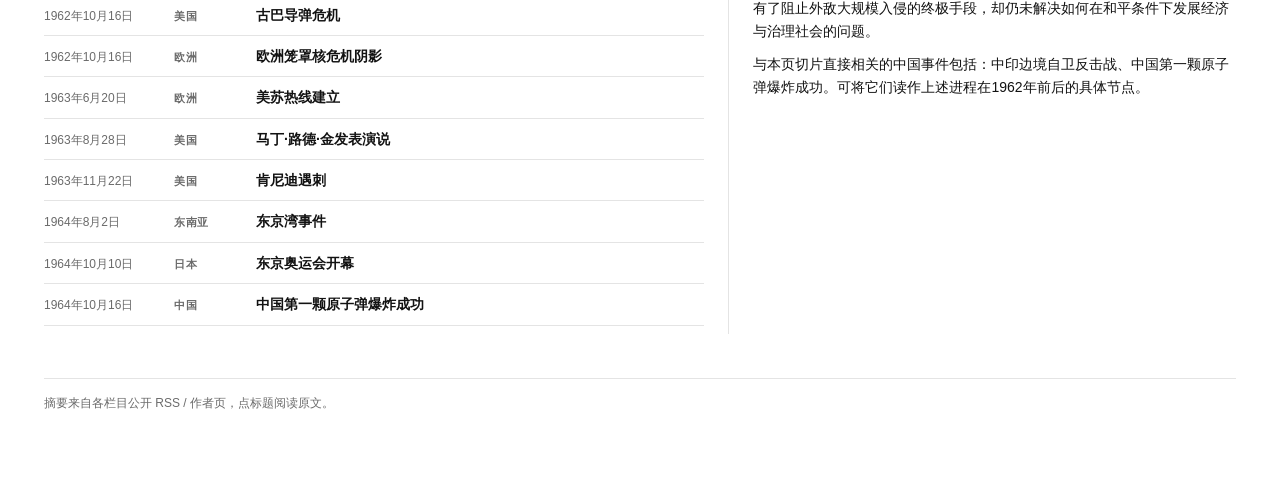
==== commit 5b8414bb: "chore: daily digest 2026-11-28" ====
--- a/index.html
+++ b/index.html
@@ -5,7 +5,7 @@
   <meta name="viewport" content="width=device-width, initial-scale=1" />
   <title>每日精选</title>
   <!-- 版式源码：digest.css；结构：本文件；交互：digest-ui.js -->
-  <link rel="stylesheet" href="digest.css?v=20261127173545" />
+  <link rel="stylesheet" href="digest.css?v=20261127221137" />
 </head>
 <body>
   <header class="topbar">
@@ -139,9 +139,9 @@
     </section>
     <footer class="note" id="foot-note"></footer>
   </div>
-  <script src="stars-data.js?v=20261127173545"></script>
-  <script src="digest-data.js?v=20261127173545"></script>
-  <script src="digest-ui.js?v=20261127173545"></script>
-  <script src="sky-refresh.js?v=20261127173545"></script>
+  <script src="stars-data.js?v=20261127221137"></script>
+  <script src="digest-data.js?v=20261127221137"></script>
+  <script src="digest-ui.js?v=20261127221137"></script>
+  <script src="sky-refresh.js?v=20261127221137"></script>
 </body>
 </html>
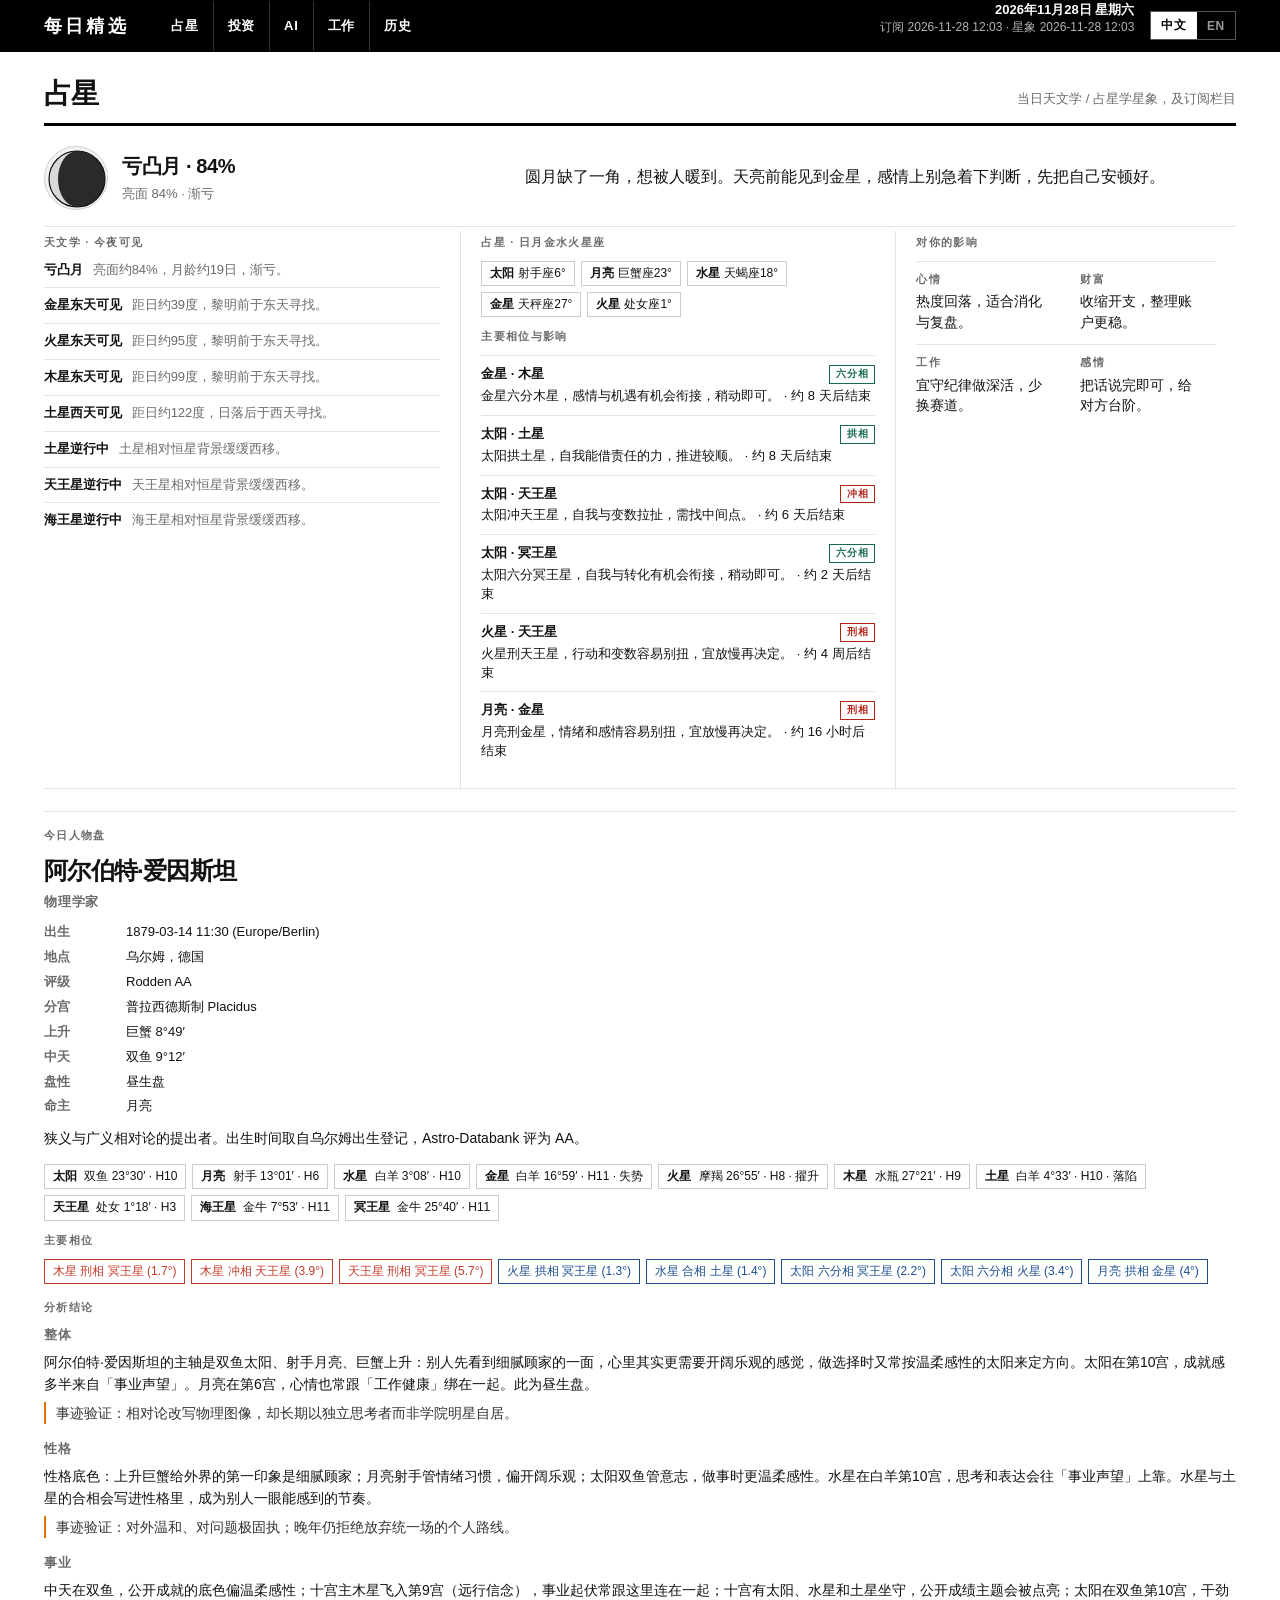
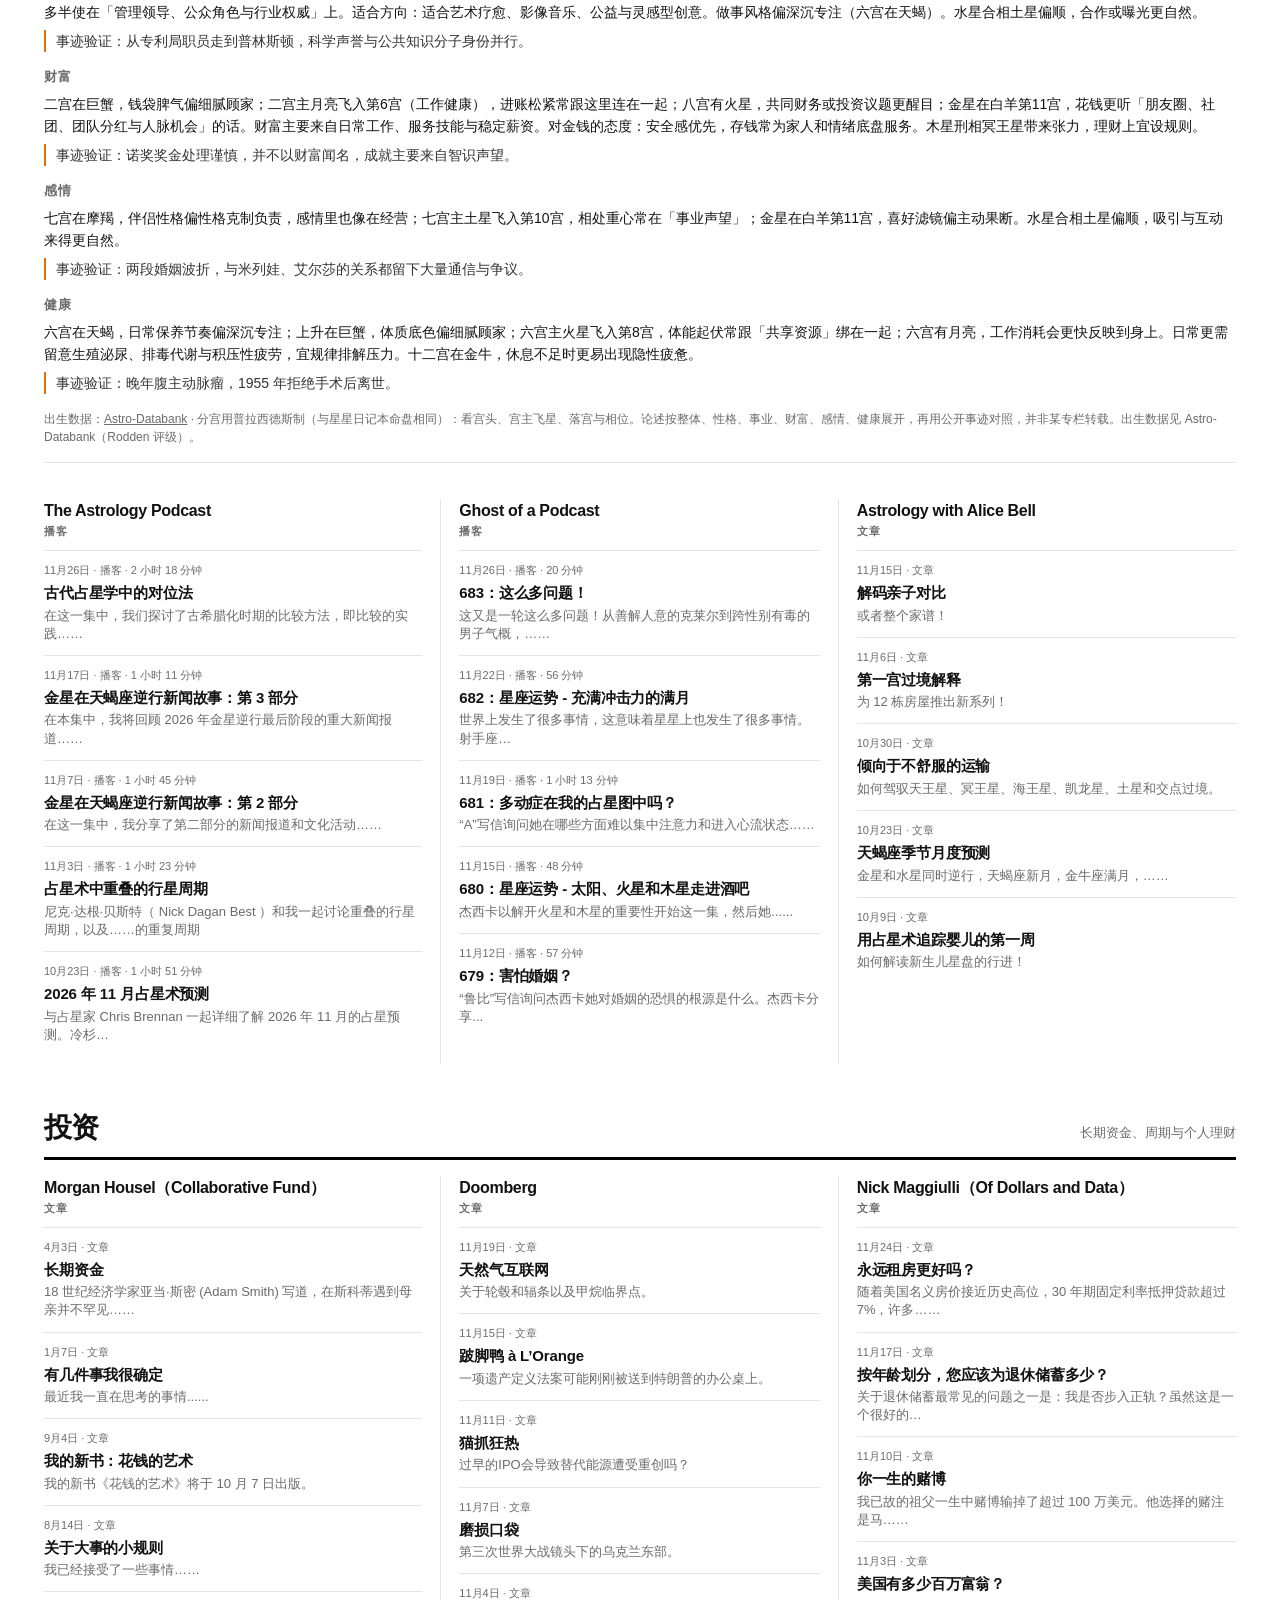
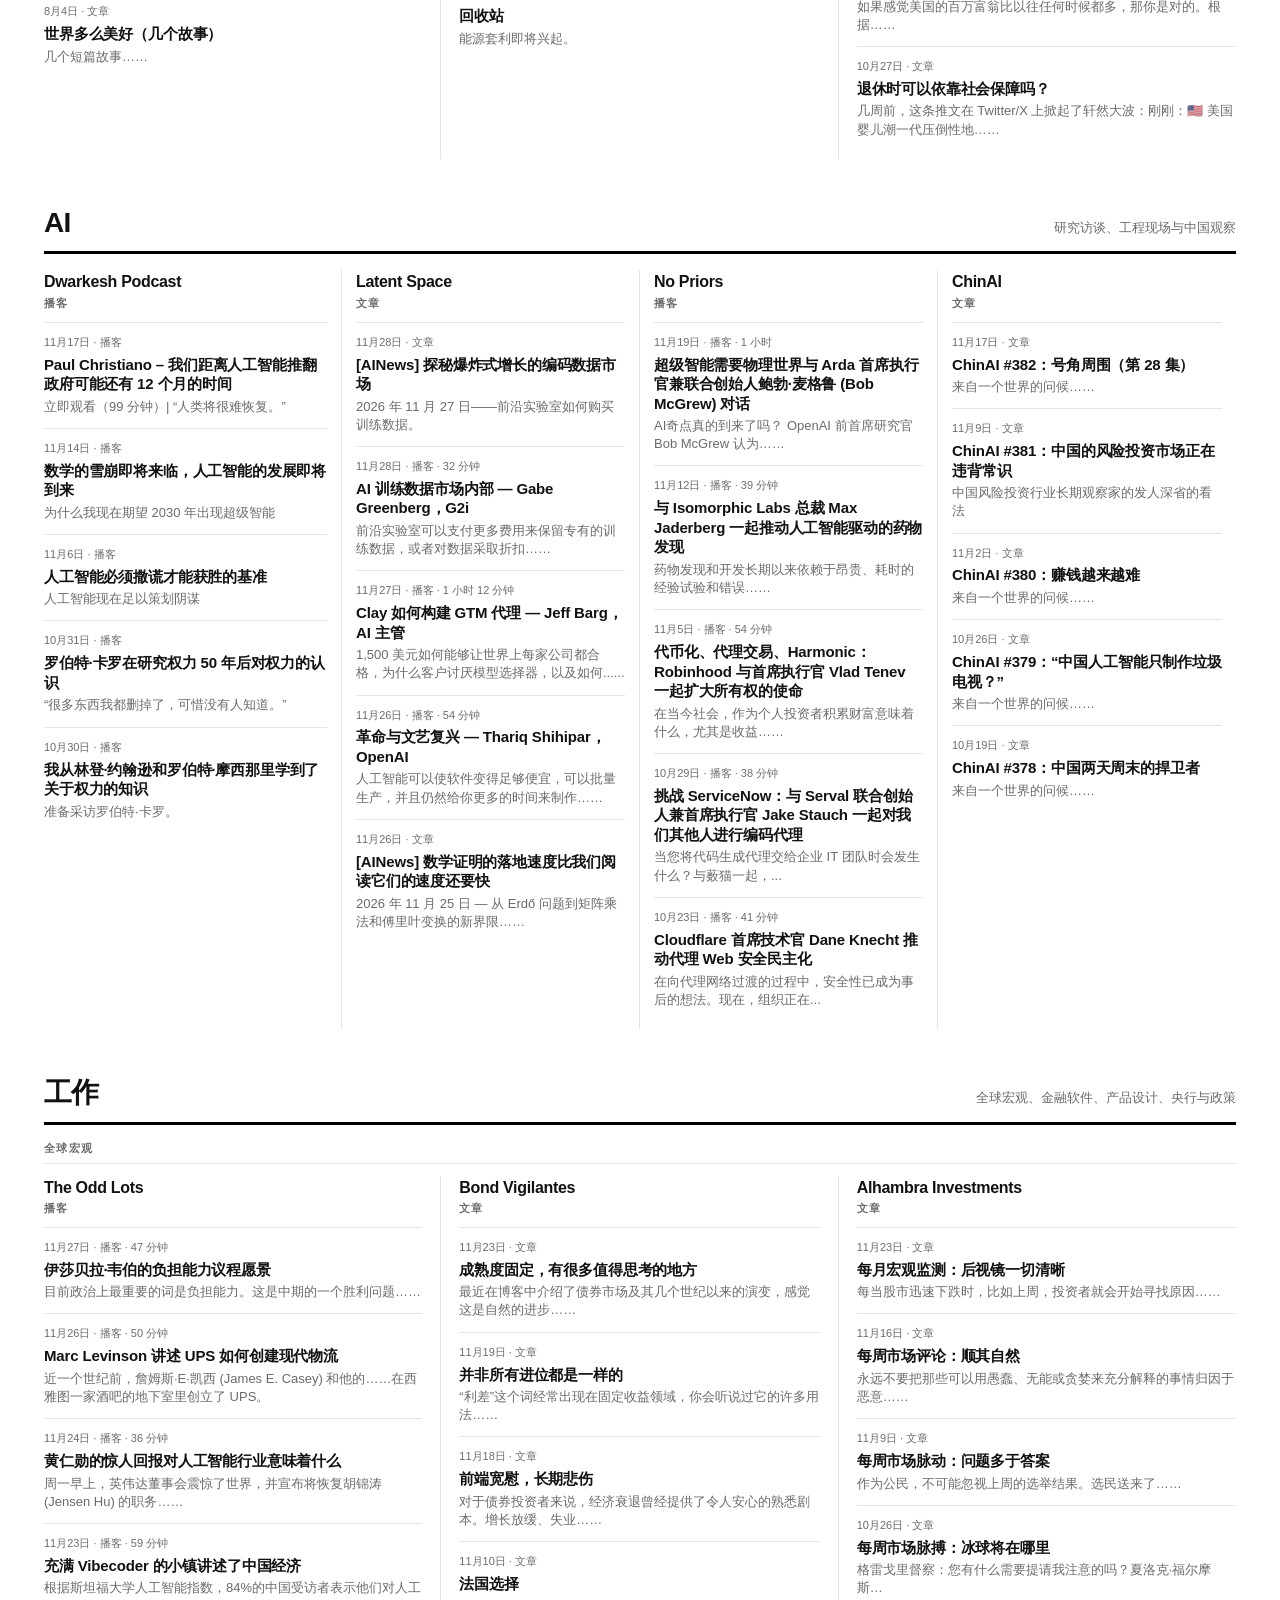
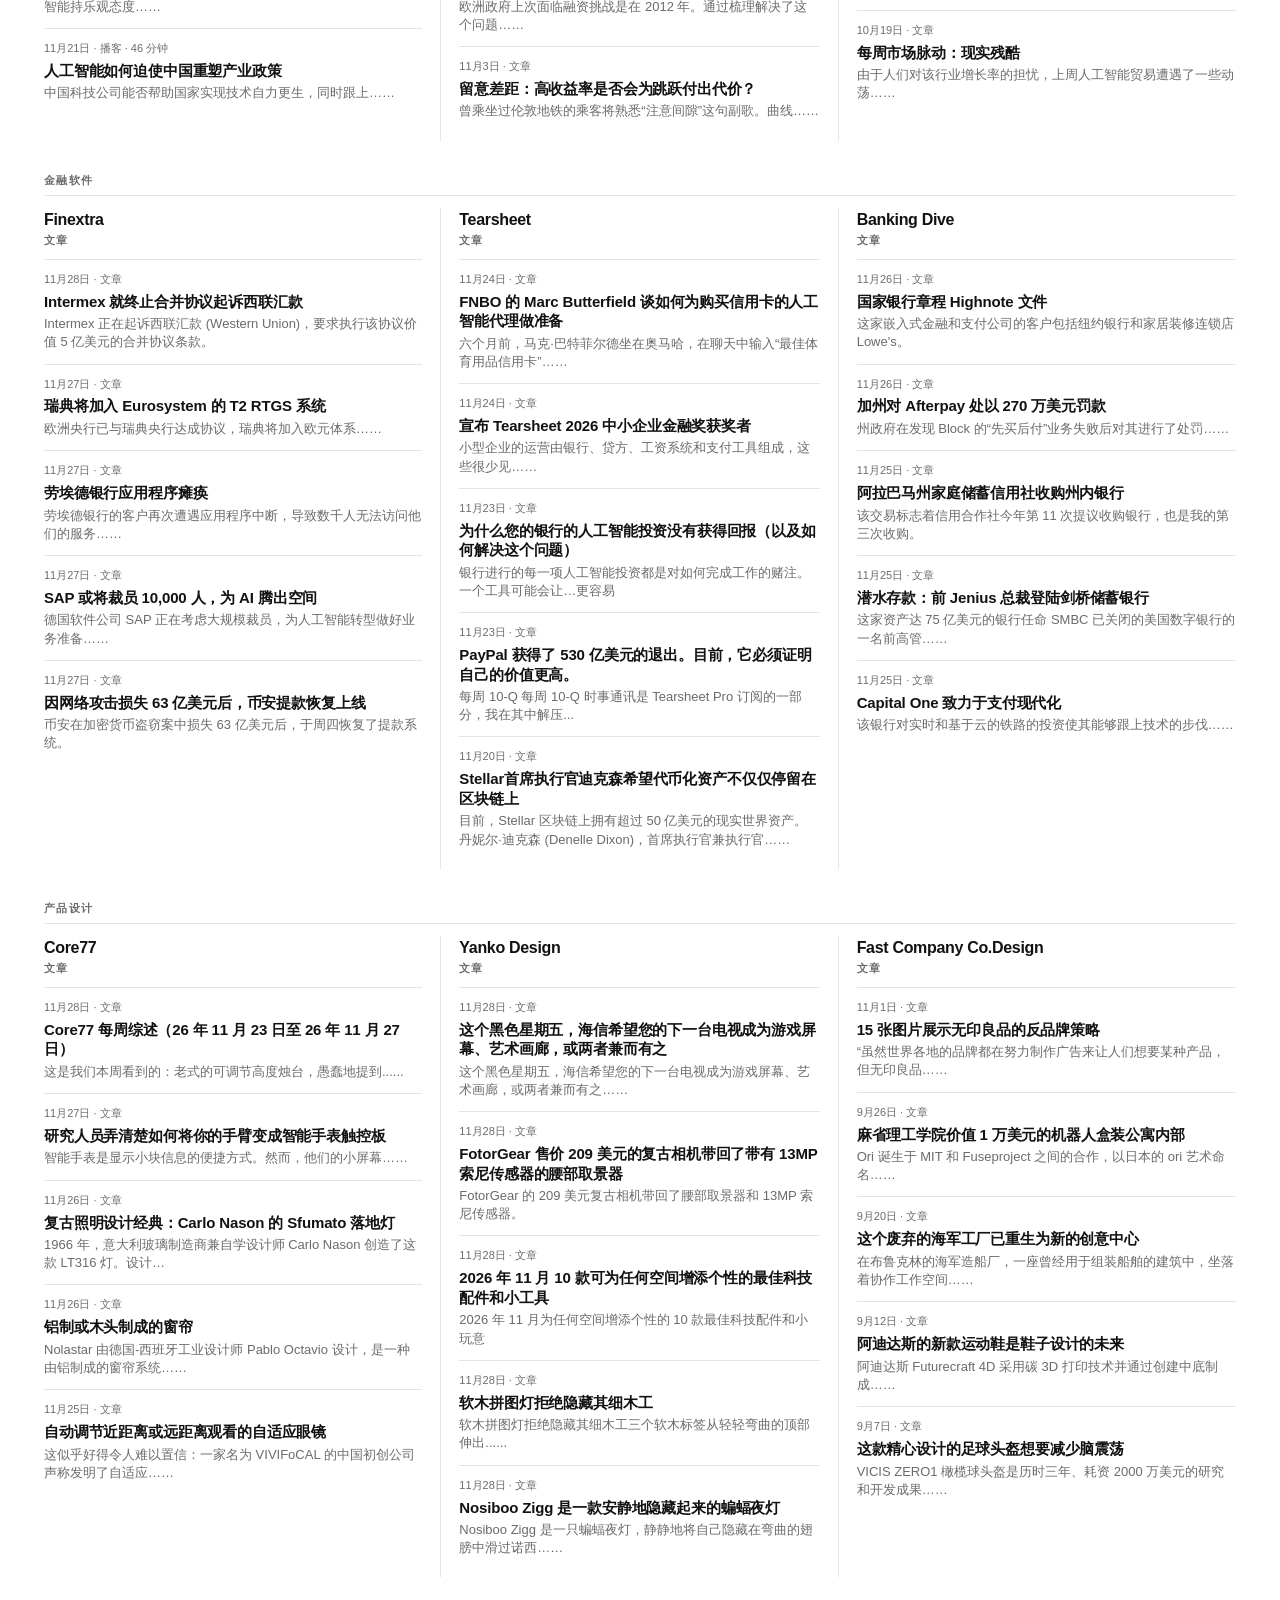
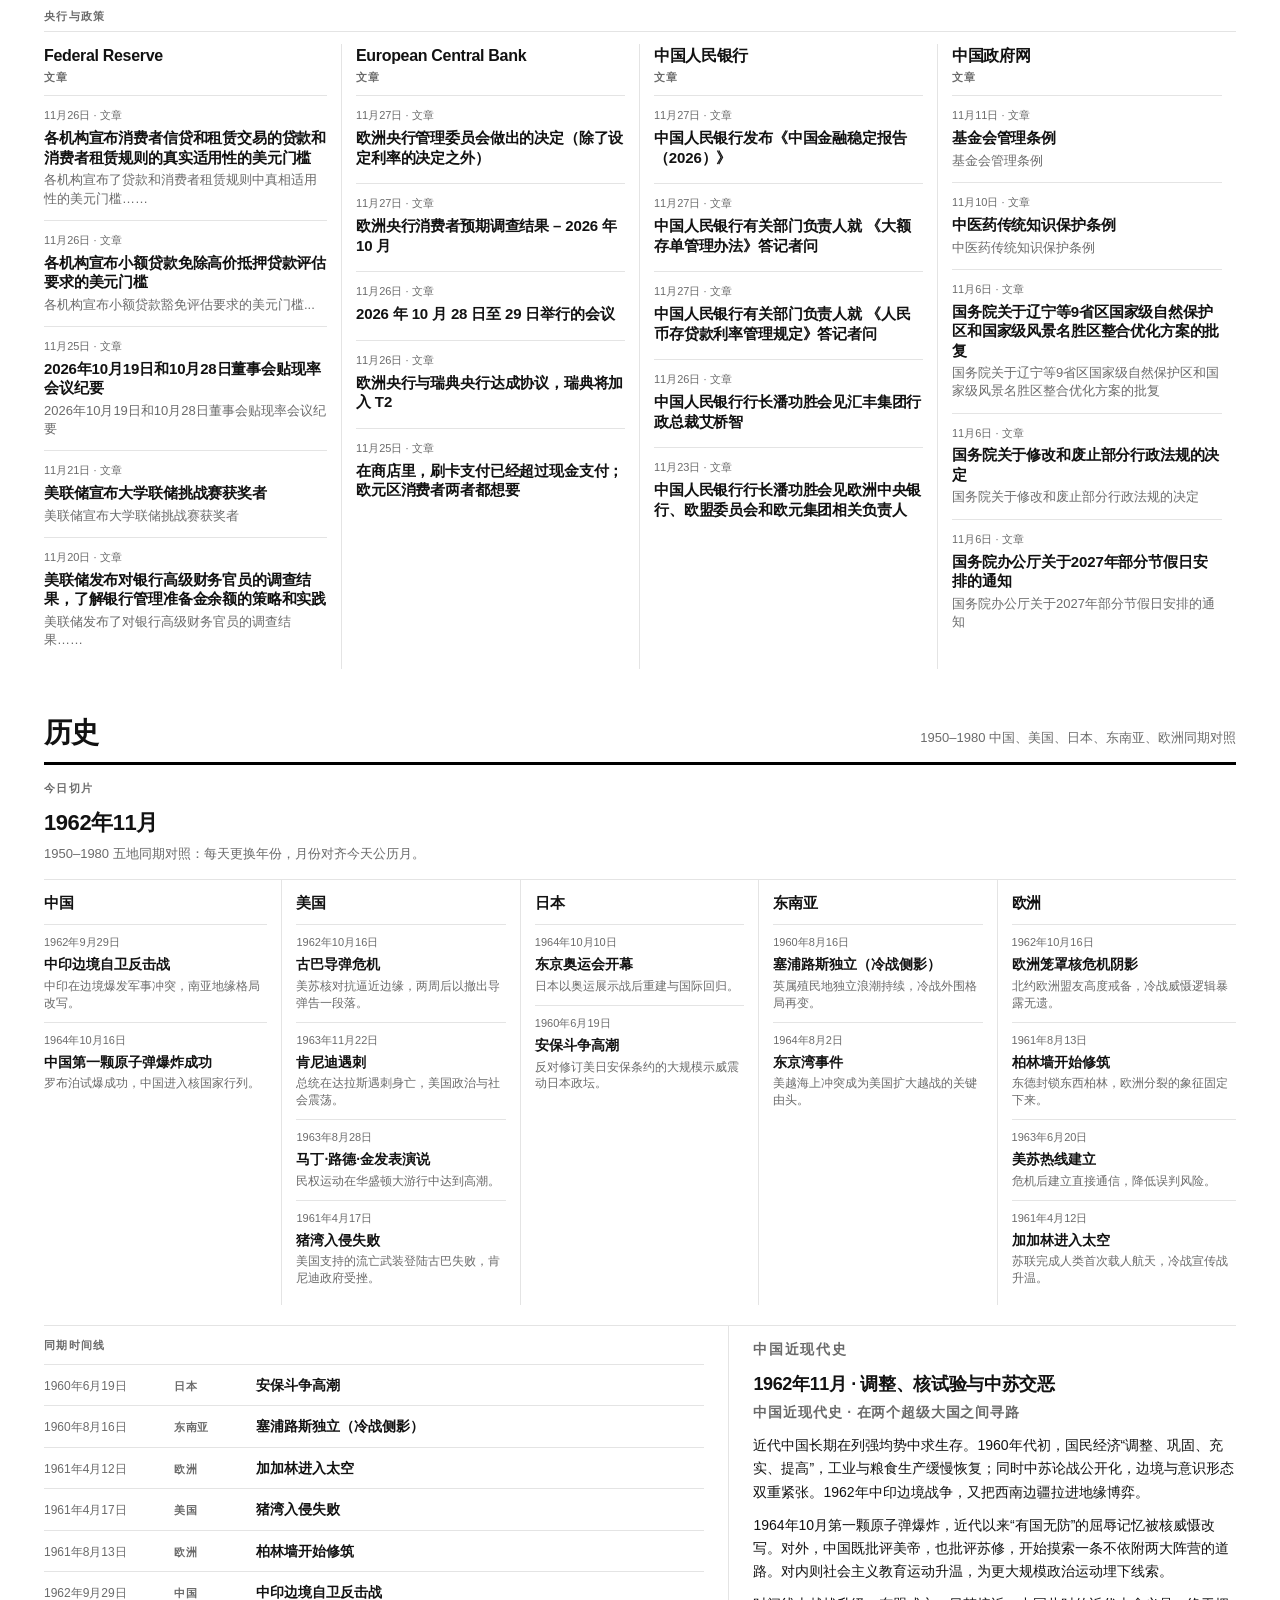
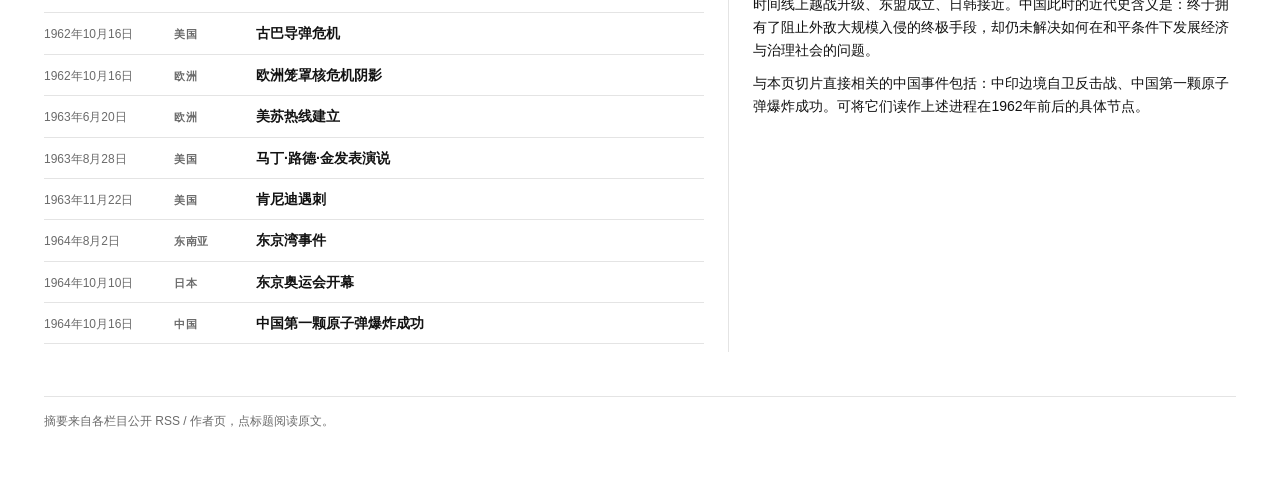
==== commit 5e049efd: "chore: daily digest 2026-11-28" ====
--- a/index.html
+++ b/index.html
@@ -5,7 +5,7 @@
   <meta name="viewport" content="width=device-width, initial-scale=1" />
   <title>每日精选</title>
   <!-- 版式源码：digest.css；结构：本文件；交互：digest-ui.js -->
-  <link rel="stylesheet" href="digest.css?v=20261127221137" />
+  <link rel="stylesheet" href="digest.css?v=20261128040356" />
 </head>
 <body>
   <header class="topbar">
@@ -139,9 +139,9 @@
     </section>
     <footer class="note" id="foot-note"></footer>
   </div>
-  <script src="stars-data.js?v=20261127221137"></script>
-  <script src="digest-data.js?v=20261127221137"></script>
-  <script src="digest-ui.js?v=20261127221137"></script>
-  <script src="sky-refresh.js?v=20261127221137"></script>
+  <script src="stars-data.js?v=20261128040356"></script>
+  <script src="digest-data.js?v=20261128040356"></script>
+  <script src="digest-ui.js?v=20261128040356"></script>
+  <script src="sky-refresh.js?v=20261128040356"></script>
 </body>
 </html>
